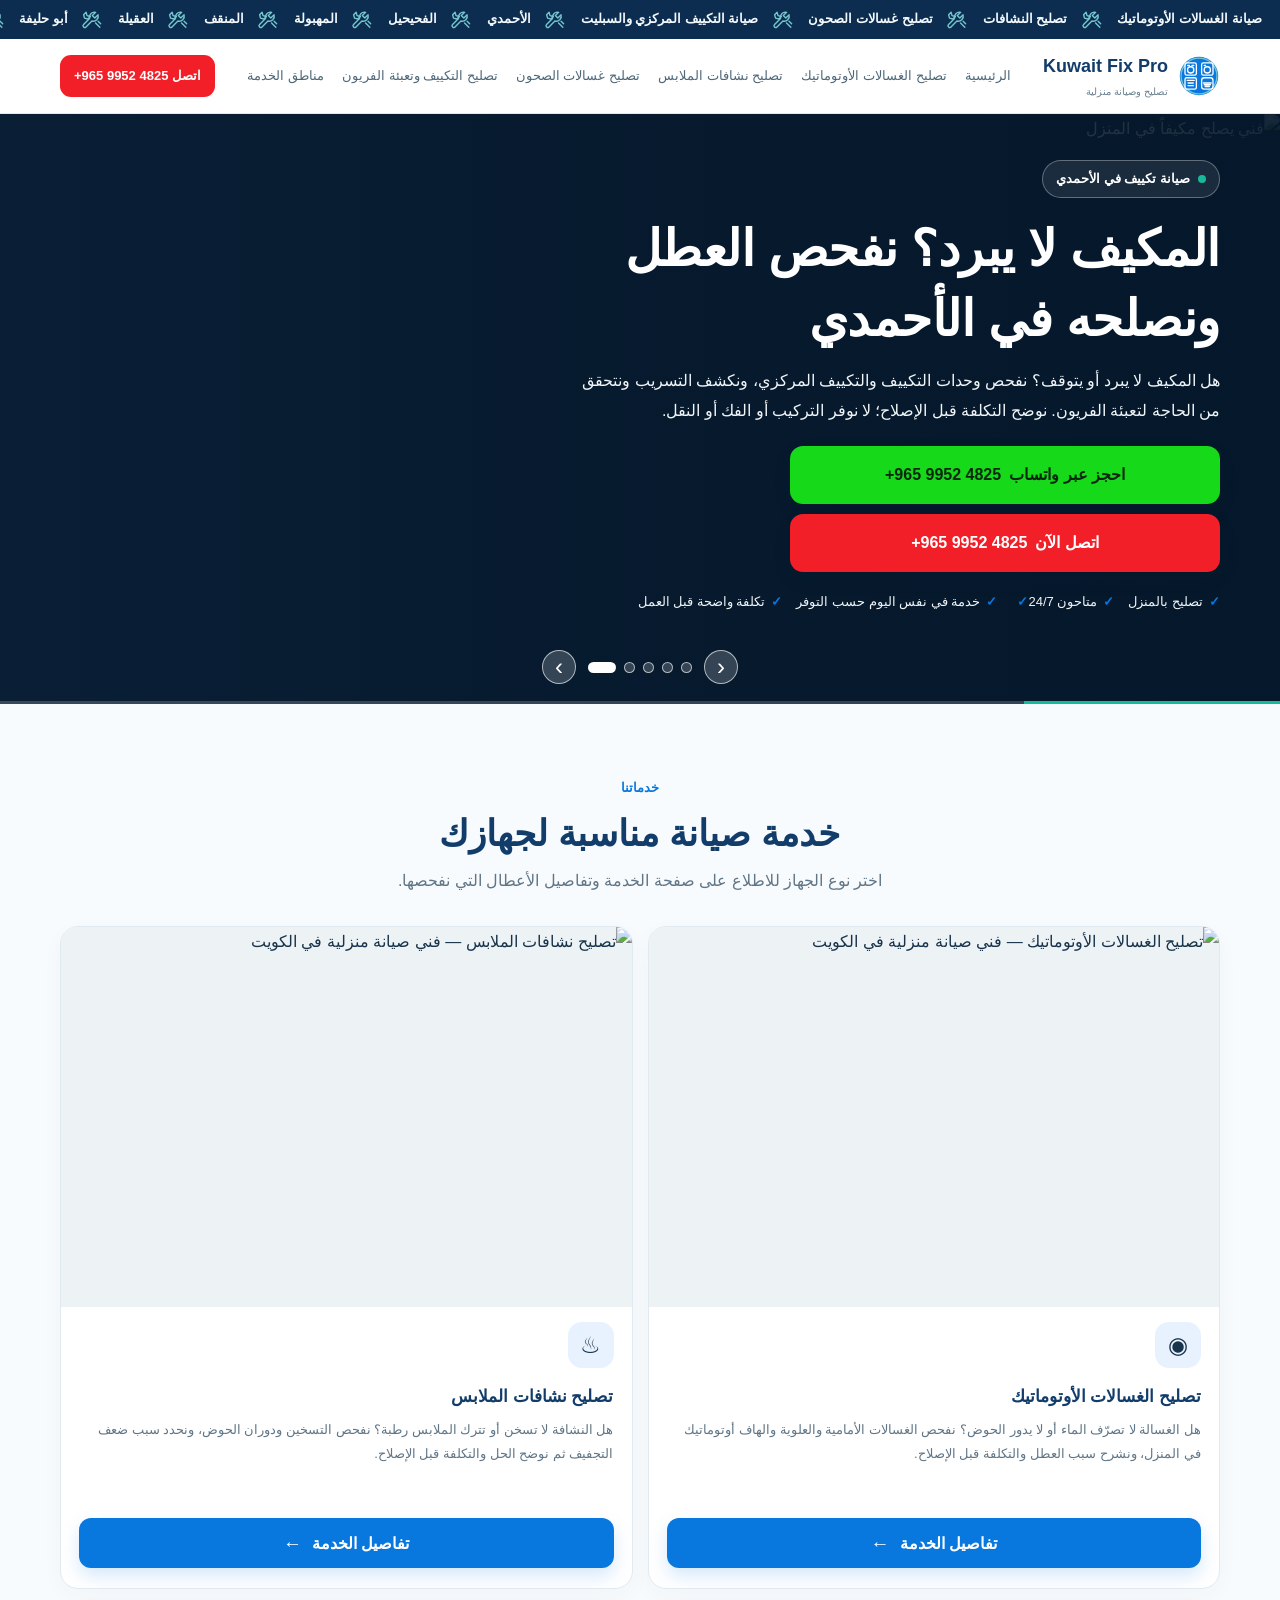
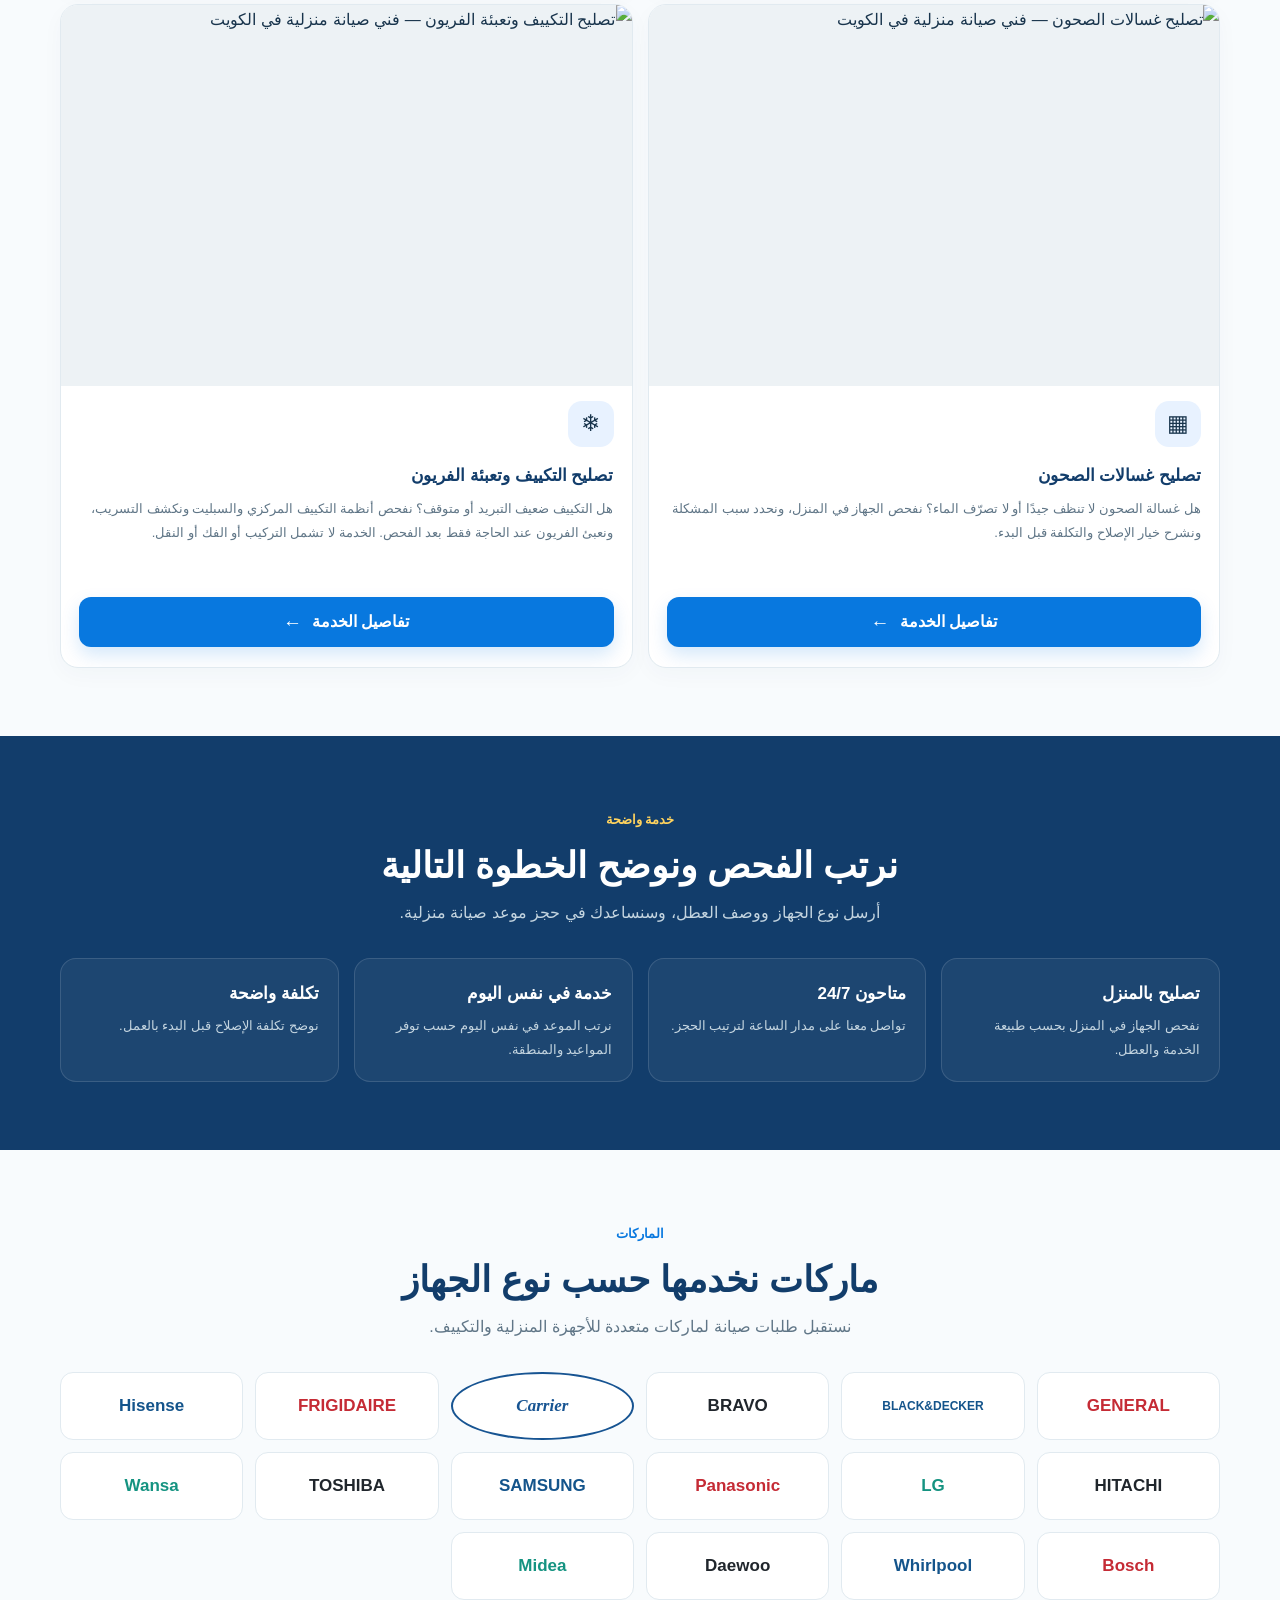
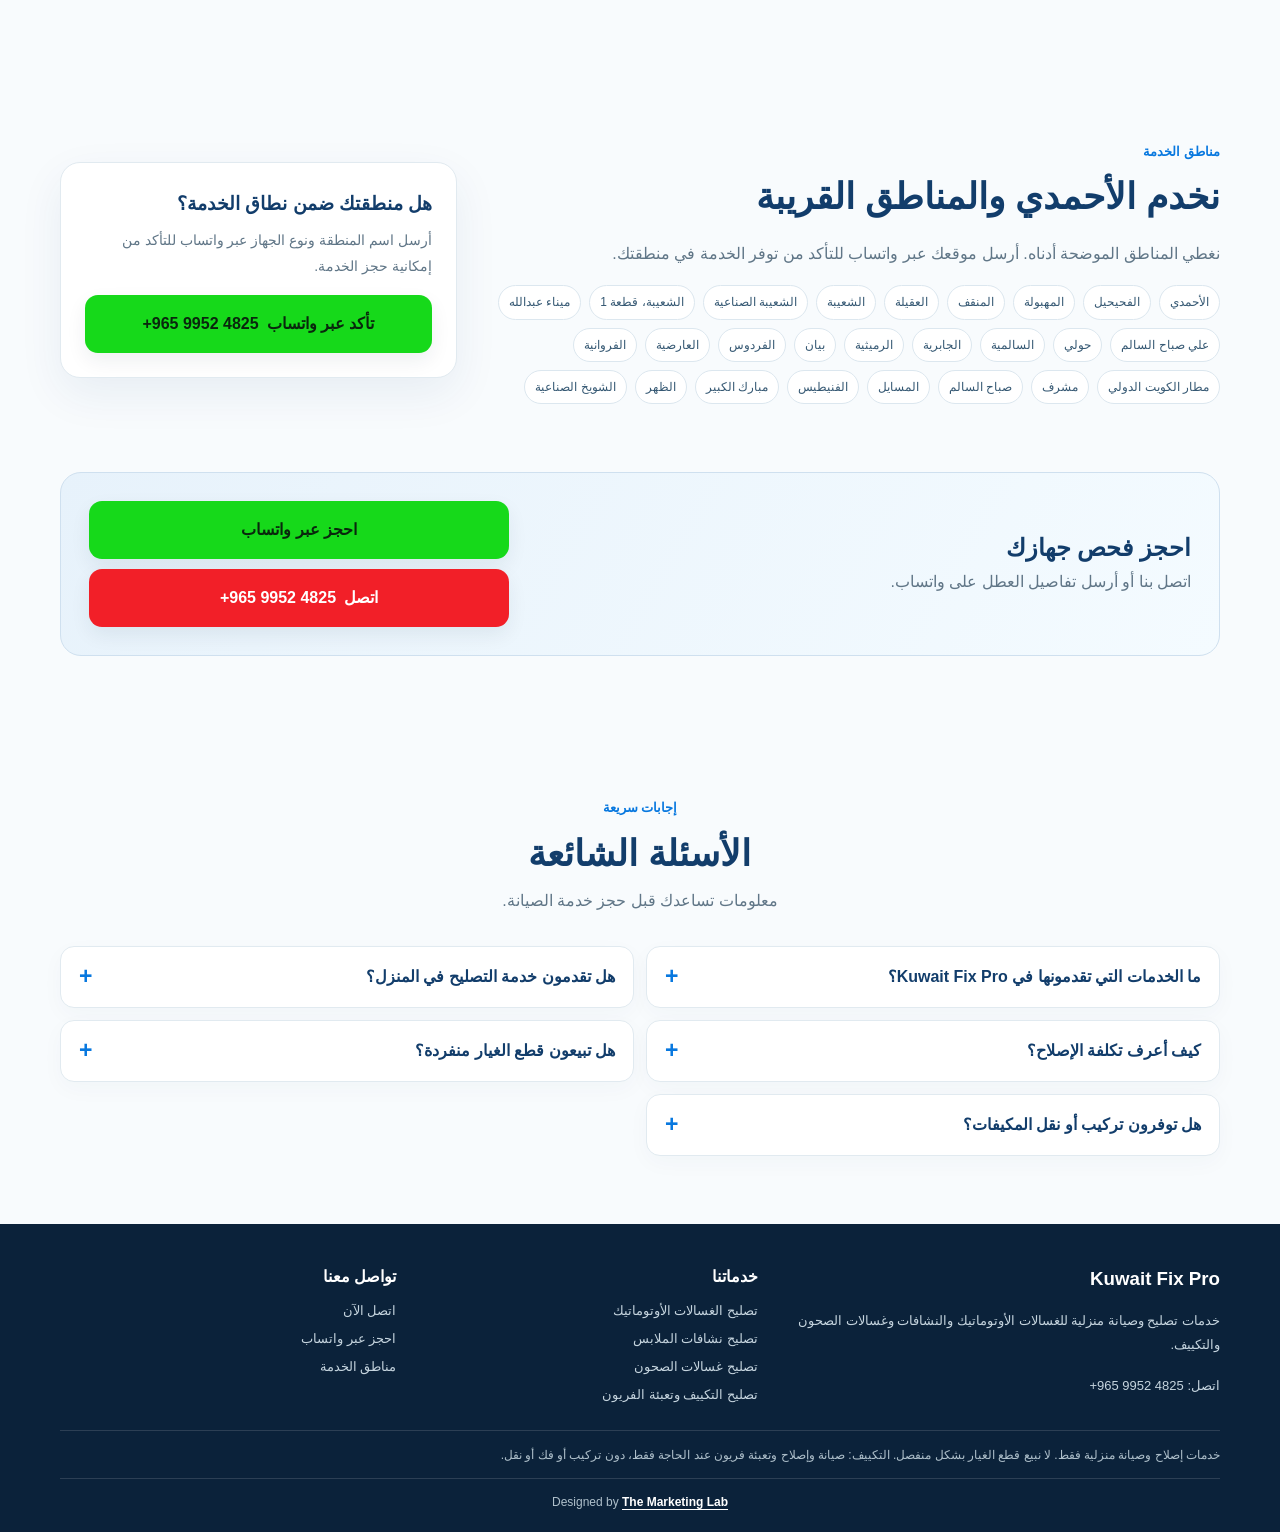
==== index.html @ aeecb234 "Add files via upload" ====
<!doctype html><html lang="ar-KW" dir="rtl"><head><meta charset="utf-8"><meta name="viewport" content="width=device-width, initial-scale=1, minimum-scale=1, maximum-scale=1, user-scalable=no, viewport-fit=cover"><meta name="theme-color" content="#123d6b"><meta name="robots" content="index,follow,max-image-preview:large"><title>Kuwait Fix Pro | تصليح أجهزة منزلية وتكييف في الأحمدي</title><meta name="description" content="تصليح غسالات أوتوماتيك ونشافات وغسالات صحون في الأحمدي. صيانة تكييف مركزي وسبليت مع فحص منزلي وشرح التكلفة قبل الإصلاح. اتصل أو احجز عبر واتساب."><link rel="canonical" href="https://kuwaitfixpro.com/"><meta property="og:locale" content="ar_KW"><meta property="og:type" content="website"><meta property="og:site_name" content="Kuwait Fix Pro"><meta property="og:url" content="https://kuwaitfixpro.com/"><meta property="og:title" content="Kuwait Fix Pro | تصليح أجهزة منزلية وتكييف في الأحمدي"><meta property="og:description" content="تصليح غسالات أوتوماتيك ونشافات وغسالات صحون في الأحمدي. صيانة تكييف مركزي وسبليت مع فحص منزلي وشرح التكلفة قبل الإصلاح. اتصل أو احجز عبر واتساب."><meta name="twitter:card" content="summary_large_image"><meta name="twitter:title" content="Kuwait Fix Pro | تصليح أجهزة منزلية وتكييف في الأحمدي"><meta name="twitter:description" content="تصليح غسالات أوتوماتيك ونشافات وغسالات صحون في الأحمدي. صيانة تكييف مركزي وسبليت مع فحص منزلي وشرح التكلفة قبل الإصلاح. اتصل أو احجز عبر واتساب."><script type="application/ld+json">{"@context": "https://schema.org", "@type": "FAQPage", "mainEntity": [{"@type": "Question", "name": "ما الخدمات التي تقدمونها في Kuwait Fix Pro؟", "acceptedAnswer": {"@type": "Answer", "text": "نقدم تصليح وصيانة الغسالات الأوتوماتيك، ونشافات الملابس، وغسالات الصحون، والتكييف المركزي ووحدات التكييف."}}, {"@type": "Question", "name": "هل تقدمون خدمة التصليح في المنزل؟", "acceptedAnswer": {"@type": "Answer", "text": "نرتب فحص وإصلاح الأجهزة في المنزل في الأحمدي والمناطق التي نغطيها، بعد تأكيد الموعد."}}, {"@type": "Question", "name": "كيف أعرف تكلفة الإصلاح؟", "acceptedAnswer": {"@type": "Answer", "text": "يفحص الفني سبب المشكلة ويشرح الإجراء والتكلفة قبل بدء الإصلاح."}}, {"@type": "Question", "name": "هل تبيعون قطع الغيار منفردة؟", "acceptedAnswer": {"@type": "Answer", "text": "لا نبيع قطع الغيار بشكل منفصل. استبدال القطع يكون عند الحاجة ضمن خدمة الإصلاح فقط."}}, {"@type": "Question", "name": "هل توفرون تركيب أو نقل المكيفات؟", "acceptedAnswer": {"@type": "Answer", "text": "لا، نقدم صيانة وإصلاح التكييف وتعبئة الفريون عند الحاجة فقط، ولا نوفر التركيب أو الفك أو النقل."}}]}</script><link rel="stylesheet" href="style.css"></head><body><div class="topbar"><div class="ticker-viewport" role="region" aria-label="خدمات ومناطق Kuwait Fix Pro"><div class="ticker-track"><div class="ticker-run" dir="rtl"><span class="ticker-item">صيانة الغسالات الأوتوماتيك</span><span class="ticker-separator"><svg viewBox="0 0 28 24" aria-hidden="true"><path d="M17.9 3.3a6.1 6.1 0 0 0-7.5 7.5L3.1 18a2.1 2.1 0 0 0 3 3l7.2-7.2a6.1 6.1 0 0 0 7.5-7.5l-4 4-3.1-3.1z"/><path d="m17.7 16.2 5.2 5.2m-2.1-7.3 3.1 3.1M6.2 3.2l1.1 4.1 4.1 1.1-3 3-4.1-1.1-1.1-4.1z"/></svg></span><span class="ticker-item">تصليح النشافات</span><span class="ticker-separator"><svg viewBox="0 0 28 24" aria-hidden="true"><path d="M17.9 3.3a6.1 6.1 0 0 0-7.5 7.5L3.1 18a2.1 2.1 0 0 0 3 3l7.2-7.2a6.1 6.1 0 0 0 7.5-7.5l-4 4-3.1-3.1z"/><path d="m17.7 16.2 5.2 5.2m-2.1-7.3 3.1 3.1M6.2 3.2l1.1 4.1 4.1 1.1-3 3-4.1-1.1-1.1-4.1z"/></svg></span><span class="ticker-item">تصليح غسالات الصحون</span><span class="ticker-separator"><svg viewBox="0 0 28 24" aria-hidden="true"><path d="M17.9 3.3a6.1 6.1 0 0 0-7.5 7.5L3.1 18a2.1 2.1 0 0 0 3 3l7.2-7.2a6.1 6.1 0 0 0 7.5-7.5l-4 4-3.1-3.1z"/><path d="m17.7 16.2 5.2 5.2m-2.1-7.3 3.1 3.1M6.2 3.2l1.1 4.1 4.1 1.1-3 3-4.1-1.1-1.1-4.1z"/></svg></span><span class="ticker-item">صيانة التكييف المركزي والسبليت</span><span class="ticker-separator"><svg viewBox="0 0 28 24" aria-hidden="true"><path d="M17.9 3.3a6.1 6.1 0 0 0-7.5 7.5L3.1 18a2.1 2.1 0 0 0 3 3l7.2-7.2a6.1 6.1 0 0 0 7.5-7.5l-4 4-3.1-3.1z"/><path d="m17.7 16.2 5.2 5.2m-2.1-7.3 3.1 3.1M6.2 3.2l1.1 4.1 4.1 1.1-3 3-4.1-1.1-1.1-4.1z"/></svg></span><span class="ticker-item">الأحمدي</span><span class="ticker-separator"><svg viewBox="0 0 28 24" aria-hidden="true"><path d="M17.9 3.3a6.1 6.1 0 0 0-7.5 7.5L3.1 18a2.1 2.1 0 0 0 3 3l7.2-7.2a6.1 6.1 0 0 0 7.5-7.5l-4 4-3.1-3.1z"/><path d="m17.7 16.2 5.2 5.2m-2.1-7.3 3.1 3.1M6.2 3.2l1.1 4.1 4.1 1.1-3 3-4.1-1.1-1.1-4.1z"/></svg></span><span class="ticker-item">الفحيحيل</span><span class="ticker-separator"><svg viewBox="0 0 28 24" aria-hidden="true"><path d="M17.9 3.3a6.1 6.1 0 0 0-7.5 7.5L3.1 18a2.1 2.1 0 0 0 3 3l7.2-7.2a6.1 6.1 0 0 0 7.5-7.5l-4 4-3.1-3.1z"/><path d="m17.7 16.2 5.2 5.2m-2.1-7.3 3.1 3.1M6.2 3.2l1.1 4.1 4.1 1.1-3 3-4.1-1.1-1.1-4.1z"/></svg></span><span class="ticker-item">المهبولة</span><span class="ticker-separator"><svg viewBox="0 0 28 24" aria-hidden="true"><path d="M17.9 3.3a6.1 6.1 0 0 0-7.5 7.5L3.1 18a2.1 2.1 0 0 0 3 3l7.2-7.2a6.1 6.1 0 0 0 7.5-7.5l-4 4-3.1-3.1z"/><path d="m17.7 16.2 5.2 5.2m-2.1-7.3 3.1 3.1M6.2 3.2l1.1 4.1 4.1 1.1-3 3-4.1-1.1-1.1-4.1z"/></svg></span><span class="ticker-item">المنقف</span><span class="ticker-separator"><svg viewBox="0 0 28 24" aria-hidden="true"><path d="M17.9 3.3a6.1 6.1 0 0 0-7.5 7.5L3.1 18a2.1 2.1 0 0 0 3 3l7.2-7.2a6.1 6.1 0 0 0 7.5-7.5l-4 4-3.1-3.1z"/><path d="m17.7 16.2 5.2 5.2m-2.1-7.3 3.1 3.1M6.2 3.2l1.1 4.1 4.1 1.1-3 3-4.1-1.1-1.1-4.1z"/></svg></span><span class="ticker-item">العقيلة</span><span class="ticker-separator"><svg viewBox="0 0 28 24" aria-hidden="true"><path d="M17.9 3.3a6.1 6.1 0 0 0-7.5 7.5L3.1 18a2.1 2.1 0 0 0 3 3l7.2-7.2a6.1 6.1 0 0 0 7.5-7.5l-4 4-3.1-3.1z"/><path d="m17.7 16.2 5.2 5.2m-2.1-7.3 3.1 3.1M6.2 3.2l1.1 4.1 4.1 1.1-3 3-4.1-1.1-1.1-4.1z"/></svg></span><span class="ticker-item">أبو حليفة</span><span class="ticker-separator"><svg viewBox="0 0 28 24" aria-hidden="true"><path d="M17.9 3.3a6.1 6.1 0 0 0-7.5 7.5L3.1 18a2.1 2.1 0 0 0 3 3l7.2-7.2a6.1 6.1 0 0 0 7.5-7.5l-4 4-3.1-3.1z"/><path d="m17.7 16.2 5.2 5.2m-2.1-7.3 3.1 3.1M6.2 3.2l1.1 4.1 4.1 1.1-3 3-4.1-1.1-1.1-4.1z"/></svg></span><span class="ticker-item">الفنطاس</span><span class="ticker-separator"><svg viewBox="0 0 28 24" aria-hidden="true"><path d="M17.9 3.3a6.1 6.1 0 0 0-7.5 7.5L3.1 18a2.1 2.1 0 0 0 3 3l7.2-7.2a6.1 6.1 0 0 0 7.5-7.5l-4 4-3.1-3.1z"/><path d="m17.7 16.2 5.2 5.2m-2.1-7.3 3.1 3.1M6.2 3.2l1.1 4.1 4.1 1.1-3 3-4.1-1.1-1.1-4.1z"/></svg></span><span class="ticker-item">صباح السالم</span><span class="ticker-separator"><svg viewBox="0 0 28 24" aria-hidden="true"><path d="M17.9 3.3a6.1 6.1 0 0 0-7.5 7.5L3.1 18a2.1 2.1 0 0 0 3 3l7.2-7.2a6.1 6.1 0 0 0 7.5-7.5l-4 4-3.1-3.1z"/><path d="m17.7 16.2 5.2 5.2m-2.1-7.3 3.1 3.1M6.2 3.2l1.1 4.1 4.1 1.1-3 3-4.1-1.1-1.1-4.1z"/></svg></span><span class="ticker-item">مبارك الكبير</span><span class="ticker-separator"><svg viewBox="0 0 28 24" aria-hidden="true"><path d="M17.9 3.3a6.1 6.1 0 0 0-7.5 7.5L3.1 18a2.1 2.1 0 0 0 3 3l7.2-7.2a6.1 6.1 0 0 0 7.5-7.5l-4 4-3.1-3.1z"/><path d="m17.7 16.2 5.2 5.2m-2.1-7.3 3.1 3.1M6.2 3.2l1.1 4.1 4.1 1.1-3 3-4.1-1.1-1.1-4.1z"/></svg></span><span class="ticker-item">خدمة منزلية</span><span class="ticker-separator"><svg viewBox="0 0 28 24" aria-hidden="true"><path d="M17.9 3.3a6.1 6.1 0 0 0-7.5 7.5L3.1 18a2.1 2.1 0 0 0 3 3l7.2-7.2a6.1 6.1 0 0 0 7.5-7.5l-4 4-3.1-3.1z"/><path d="m17.7 16.2 5.2 5.2m-2.1-7.3 3.1 3.1M6.2 3.2l1.1 4.1 4.1 1.1-3 3-4.1-1.1-1.1-4.1z"/></svg></span><span class="ticker-item">متاحون 24/7</span><span class="ticker-separator"><svg viewBox="0 0 28 24" aria-hidden="true"><path d="M17.9 3.3a6.1 6.1 0 0 0-7.5 7.5L3.1 18a2.1 2.1 0 0 0 3 3l7.2-7.2a6.1 6.1 0 0 0 7.5-7.5l-4 4-3.1-3.1z"/><path d="m17.7 16.2 5.2 5.2m-2.1-7.3 3.1 3.1M6.2 3.2l1.1 4.1 4.1 1.1-3 3-4.1-1.1-1.1-4.1z"/></svg></span><span class="ticker-item">خدمة في نفس اليوم حسب التوفر</span><span class="ticker-separator"><svg viewBox="0 0 28 24" aria-hidden="true"><path d="M17.9 3.3a6.1 6.1 0 0 0-7.5 7.5L3.1 18a2.1 2.1 0 0 0 3 3l7.2-7.2a6.1 6.1 0 0 0 7.5-7.5l-4 4-3.1-3.1z"/><path d="m17.7 16.2 5.2 5.2m-2.1-7.3 3.1 3.1M6.2 3.2l1.1 4.1 4.1 1.1-3 3-4.1-1.1-1.1-4.1z"/></svg></span><span class="ticker-item">نوضح التكلفة قبل الإصلاح</span><span class="ticker-separator"><svg viewBox="0 0 28 24" aria-hidden="true"><path d="M17.9 3.3a6.1 6.1 0 0 0-7.5 7.5L3.1 18a2.1 2.1 0 0 0 3 3l7.2-7.2a6.1 6.1 0 0 0 7.5-7.5l-4 4-3.1-3.1z"/><path d="m17.7 16.2 5.2 5.2m-2.1-7.3 3.1 3.1M6.2 3.2l1.1 4.1 4.1 1.1-3 3-4.1-1.1-1.1-4.1z"/></svg></span></div><div class="ticker-run" dir="rtl" aria-hidden="true"><span class="ticker-item">صيانة الغسالات الأوتوماتيك</span><span class="ticker-separator"><svg viewBox="0 0 28 24" aria-hidden="true"><path d="M17.9 3.3a6.1 6.1 0 0 0-7.5 7.5L3.1 18a2.1 2.1 0 0 0 3 3l7.2-7.2a6.1 6.1 0 0 0 7.5-7.5l-4 4-3.1-3.1z"/><path d="m17.7 16.2 5.2 5.2m-2.1-7.3 3.1 3.1M6.2 3.2l1.1 4.1 4.1 1.1-3 3-4.1-1.1-1.1-4.1z"/></svg></span><span class="ticker-item">تصليح النشافات</span><span class="ticker-separator"><svg viewBox="0 0 28 24" aria-hidden="true"><path d="M17.9 3.3a6.1 6.1 0 0 0-7.5 7.5L3.1 18a2.1 2.1 0 0 0 3 3l7.2-7.2a6.1 6.1 0 0 0 7.5-7.5l-4 4-3.1-3.1z"/><path d="m17.7 16.2 5.2 5.2m-2.1-7.3 3.1 3.1M6.2 3.2l1.1 4.1 4.1 1.1-3 3-4.1-1.1-1.1-4.1z"/></svg></span><span class="ticker-item">تصليح غسالات الصحون</span><span class="ticker-separator"><svg viewBox="0 0 28 24" aria-hidden="true"><path d="M17.9 3.3a6.1 6.1 0 0 0-7.5 7.5L3.1 18a2.1 2.1 0 0 0 3 3l7.2-7.2a6.1 6.1 0 0 0 7.5-7.5l-4 4-3.1-3.1z"/><path d="m17.7 16.2 5.2 5.2m-2.1-7.3 3.1 3.1M6.2 3.2l1.1 4.1 4.1 1.1-3 3-4.1-1.1-1.1-4.1z"/></svg></span><span class="ticker-item">صيانة التكييف المركزي والسبليت</span><span class="ticker-separator"><svg viewBox="0 0 28 24" aria-hidden="true"><path d="M17.9 3.3a6.1 6.1 0 0 0-7.5 7.5L3.1 18a2.1 2.1 0 0 0 3 3l7.2-7.2a6.1 6.1 0 0 0 7.5-7.5l-4 4-3.1-3.1z"/><path d="m17.7 16.2 5.2 5.2m-2.1-7.3 3.1 3.1M6.2 3.2l1.1 4.1 4.1 1.1-3 3-4.1-1.1-1.1-4.1z"/></svg></span><span class="ticker-item">الأحمدي</span><span class="ticker-separator"><svg viewBox="0 0 28 24" aria-hidden="true"><path d="M17.9 3.3a6.1 6.1 0 0 0-7.5 7.5L3.1 18a2.1 2.1 0 0 0 3 3l7.2-7.2a6.1 6.1 0 0 0 7.5-7.5l-4 4-3.1-3.1z"/><path d="m17.7 16.2 5.2 5.2m-2.1-7.3 3.1 3.1M6.2 3.2l1.1 4.1 4.1 1.1-3 3-4.1-1.1-1.1-4.1z"/></svg></span><span class="ticker-item">الفحيحيل</span><span class="ticker-separator"><svg viewBox="0 0 28 24" aria-hidden="true"><path d="M17.9 3.3a6.1 6.1 0 0 0-7.5 7.5L3.1 18a2.1 2.1 0 0 0 3 3l7.2-7.2a6.1 6.1 0 0 0 7.5-7.5l-4 4-3.1-3.1z"/><path d="m17.7 16.2 5.2 5.2m-2.1-7.3 3.1 3.1M6.2 3.2l1.1 4.1 4.1 1.1-3 3-4.1-1.1-1.1-4.1z"/></svg></span><span class="ticker-item">المهبولة</span><span class="ticker-separator"><svg viewBox="0 0 28 24" aria-hidden="true"><path d="M17.9 3.3a6.1 6.1 0 0 0-7.5 7.5L3.1 18a2.1 2.1 0 0 0 3 3l7.2-7.2a6.1 6.1 0 0 0 7.5-7.5l-4 4-3.1-3.1z"/><path d="m17.7 16.2 5.2 5.2m-2.1-7.3 3.1 3.1M6.2 3.2l1.1 4.1 4.1 1.1-3 3-4.1-1.1-1.1-4.1z"/></svg></span><span class="ticker-item">المنقف</span><span class="ticker-separator"><svg viewBox="0 0 28 24" aria-hidden="true"><path d="M17.9 3.3a6.1 6.1 0 0 0-7.5 7.5L3.1 18a2.1 2.1 0 0 0 3 3l7.2-7.2a6.1 6.1 0 0 0 7.5-7.5l-4 4-3.1-3.1z"/><path d="m17.7 16.2 5.2 5.2m-2.1-7.3 3.1 3.1M6.2 3.2l1.1 4.1 4.1 1.1-3 3-4.1-1.1-1.1-4.1z"/></svg></span><span class="ticker-item">العقيلة</span><span class="ticker-separator"><svg viewBox="0 0 28 24" aria-hidden="true"><path d="M17.9 3.3a6.1 6.1 0 0 0-7.5 7.5L3.1 18a2.1 2.1 0 0 0 3 3l7.2-7.2a6.1 6.1 0 0 0 7.5-7.5l-4 4-3.1-3.1z"/><path d="m17.7 16.2 5.2 5.2m-2.1-7.3 3.1 3.1M6.2 3.2l1.1 4.1 4.1 1.1-3 3-4.1-1.1-1.1-4.1z"/></svg></span><span class="ticker-item">أبو حليفة</span><span class="ticker-separator"><svg viewBox="0 0 28 24" aria-hidden="true"><path d="M17.9 3.3a6.1 6.1 0 0 0-7.5 7.5L3.1 18a2.1 2.1 0 0 0 3 3l7.2-7.2a6.1 6.1 0 0 0 7.5-7.5l-4 4-3.1-3.1z"/><path d="m17.7 16.2 5.2 5.2m-2.1-7.3 3.1 3.1M6.2 3.2l1.1 4.1 4.1 1.1-3 3-4.1-1.1-1.1-4.1z"/></svg></span><span class="ticker-item">الفنطاس</span><span class="ticker-separator"><svg viewBox="0 0 28 24" aria-hidden="true"><path d="M17.9 3.3a6.1 6.1 0 0 0-7.5 7.5L3.1 18a2.1 2.1 0 0 0 3 3l7.2-7.2a6.1 6.1 0 0 0 7.5-7.5l-4 4-3.1-3.1z"/><path d="m17.7 16.2 5.2 5.2m-2.1-7.3 3.1 3.1M6.2 3.2l1.1 4.1 4.1 1.1-3 3-4.1-1.1-1.1-4.1z"/></svg></span><span class="ticker-item">صباح السالم</span><span class="ticker-separator"><svg viewBox="0 0 28 24" aria-hidden="true"><path d="M17.9 3.3a6.1 6.1 0 0 0-7.5 7.5L3.1 18a2.1 2.1 0 0 0 3 3l7.2-7.2a6.1 6.1 0 0 0 7.5-7.5l-4 4-3.1-3.1z"/><path d="m17.7 16.2 5.2 5.2m-2.1-7.3 3.1 3.1M6.2 3.2l1.1 4.1 4.1 1.1-3 3-4.1-1.1-1.1-4.1z"/></svg></span><span class="ticker-item">مبارك الكبير</span><span class="ticker-separator"><svg viewBox="0 0 28 24" aria-hidden="true"><path d="M17.9 3.3a6.1 6.1 0 0 0-7.5 7.5L3.1 18a2.1 2.1 0 0 0 3 3l7.2-7.2a6.1 6.1 0 0 0 7.5-7.5l-4 4-3.1-3.1z"/><path d="m17.7 16.2 5.2 5.2m-2.1-7.3 3.1 3.1M6.2 3.2l1.1 4.1 4.1 1.1-3 3-4.1-1.1-1.1-4.1z"/></svg></span><span class="ticker-item">خدمة منزلية</span><span class="ticker-separator"><svg viewBox="0 0 28 24" aria-hidden="true"><path d="M17.9 3.3a6.1 6.1 0 0 0-7.5 7.5L3.1 18a2.1 2.1 0 0 0 3 3l7.2-7.2a6.1 6.1 0 0 0 7.5-7.5l-4 4-3.1-3.1z"/><path d="m17.7 16.2 5.2 5.2m-2.1-7.3 3.1 3.1M6.2 3.2l1.1 4.1 4.1 1.1-3 3-4.1-1.1-1.1-4.1z"/></svg></span><span class="ticker-item">متاحون 24/7</span><span class="ticker-separator"><svg viewBox="0 0 28 24" aria-hidden="true"><path d="M17.9 3.3a6.1 6.1 0 0 0-7.5 7.5L3.1 18a2.1 2.1 0 0 0 3 3l7.2-7.2a6.1 6.1 0 0 0 7.5-7.5l-4 4-3.1-3.1z"/><path d="m17.7 16.2 5.2 5.2m-2.1-7.3 3.1 3.1M6.2 3.2l1.1 4.1 4.1 1.1-3 3-4.1-1.1-1.1-4.1z"/></svg></span><span class="ticker-item">خدمة في نفس اليوم حسب التوفر</span><span class="ticker-separator"><svg viewBox="0 0 28 24" aria-hidden="true"><path d="M17.9 3.3a6.1 6.1 0 0 0-7.5 7.5L3.1 18a2.1 2.1 0 0 0 3 3l7.2-7.2a6.1 6.1 0 0 0 7.5-7.5l-4 4-3.1-3.1z"/><path d="m17.7 16.2 5.2 5.2m-2.1-7.3 3.1 3.1M6.2 3.2l1.1 4.1 4.1 1.1-3 3-4.1-1.1-1.1-4.1z"/></svg></span><span class="ticker-item">نوضح التكلفة قبل الإصلاح</span><span class="ticker-separator"><svg viewBox="0 0 28 24" aria-hidden="true"><path d="M17.9 3.3a6.1 6.1 0 0 0-7.5 7.5L3.1 18a2.1 2.1 0 0 0 3 3l7.2-7.2a6.1 6.1 0 0 0 7.5-7.5l-4 4-3.1-3.1z"/><path d="m17.7 16.2 5.2 5.2m-2.1-7.3 3.1 3.1M6.2 3.2l1.1 4.1 4.1 1.1-3 3-4.1-1.1-1.1-4.1z"/></svg></span></div></div></div></div><header class="header"><div class="wrap head"><a class="brand" href="index.html"><span class="brandmark"><svg viewBox="0 0 48 48" role="img" aria-label="أجهزة الصيانة الأربعة"><circle cx="24" cy="24" r="22" fill="#0878df"/><circle cx="24" cy="24" r="20.5" fill="none" stroke="#75c5cf" stroke-width="1.5"/><g fill="none" stroke="#fff" stroke-width="1.5" stroke-linecap="round" stroke-linejoin="round"><rect x="8" y="9" width="13" height="14" rx="2"/><path d="M11 12h2m3 0h2"/><circle cx="14.5" cy="17" r="3.6"/><rect x="27" y="9" width="13" height="14" rx="2"/><path d="M30 12h1.5"/><circle cx="33.5" cy="17" r="3.6"/><rect x="8" y="26" width="13" height="13" rx="2"/><path d="M10.5 29h8m-7 3h6m-6 3h6"/><path d="M27 29q0-3 3-3h7q3 0 3 3v7q0 3-3 3h-7q-3 0-3-3z"/><path d="M29 32h9m-8 2h7m-6 2h5"/></g></svg></span><span>Kuwait Fix Pro<small style="display:block;font-size:10px;color:#6b8190;font-weight:500">تصليح وصيانة منزلية</small></span></a><nav class="nav"><a href="index.html">الرئيسية</a><a href="washing-machine-repair.html">تصليح الغسالات الأوتوماتيك</a><a href="dryer-repair.html">تصليح نشافات الملابس</a><a href="dishwasher-repair.html">تصليح غسالات الصحون</a><a href="ac-repair.html">تصليح التكييف وتعبئة الفريون</a><a href="index.html#areas">مناطق الخدمة</a></nav><a class="head-cta" href="tel:+96599524825">اتصل <span class="ltr" dir="ltr">+965 9952 4825</span></a></div></header><main><section class="hero hero-carousel" aria-label="خدمات Kuwait Fix Pro" aria-roledescription="carousel"><div class="hero-slides">
<article class="hero-slide active" data-slide="0" aria-hidden="false"><img class="hero-photo" src="assets/ac-service.webp" alt="فني يصلح مكيفاً في المنزل" title="فني يصلح مكيفاً في المنزل" fetchpriority="high"><div class="hero-shade"></div><div class="wrap hero-slide-content"><span class="eyebrow"><i class="dot"></i> صيانة تكييف في الأحمدي</span><h1>المكيف لا يبرد؟ نفحص العطل ونصلحه في الأحمدي</h1><p class="lead">هل المكيف لا يبرد أو يتوقف؟ نفحص وحدات التكييف والتكييف المركزي، ونكشف التسريب ونتحقق من الحاجة لتعبئة الفريون. نوضح التكلفة قبل الإصلاح؛ لا نوفر التركيب أو الفك أو النقل.</p><div class="actions"><a class="btn btn-wa" href="https://wa.me/96599524825">احجز عبر واتساب <span class="ltr" dir="ltr">+965 9952 4825</span></a><a class="btn btn-call" href="tel:+96599524825">اتصل الآن <span class="ltr" dir="ltr">+965 9952 4825</span></a></div><div class="benefits"><span>تصليح بالمنزل</span><span>متاحون <span dir="ltr">24/7</span></span><span>خدمة في نفس اليوم حسب التوفر</span><span>تكلفة واضحة قبل العمل</span></div></div></article>
<article class="hero-slide" data-slide="1" aria-hidden="true"><img class="hero-photo" src="assets/washing-machine-service.webp" alt="فني يصلح غسالة أوتوماتيك في المنزل" title="فني يصلح غسالة أوتوماتيك في المنزل" loading="lazy"><div class="hero-shade"></div><div class="wrap hero-slide-content"><span class="eyebrow"><i class="dot"></i> صيانة غسالات في الأحمدي</span><h2>الغسالة لا تصرف الماء؟ نفحص السبب ونصلحها في الأحمدي</h2><p class="lead">هل الغسالة لا تصرف الماء أو لا يدور الحوض؟ نفحص السبب ونصلح الغسالات الأمامية والعلوية والهاف أوتوماتيك في المنزل، مع توضيح التكلفة قبل البدء.</p><div class="actions"><a class="btn btn-wa" href="https://wa.me/96599524825">احجز عبر واتساب <span class="ltr" dir="ltr">+965 9952 4825</span></a><a class="btn btn-call" href="tel:+96599524825">اتصل الآن <span class="ltr" dir="ltr">+965 9952 4825</span></a></div><div class="benefits"><span>تصليح بالمنزل</span><span>متاحون <span dir="ltr">24/7</span></span><span>خدمة في نفس اليوم حسب التوفر</span><span>تكلفة واضحة قبل العمل</span></div></div></article>
<article class="hero-slide" data-slide="2" aria-hidden="true"><img class="hero-photo" src="assets/dryer-service.webp" alt="فني يصلح نشافة ملابس في المنزل" title="فني يصلح نشافة ملابس في المنزل" loading="lazy"><div class="hero-shade"></div><div class="wrap hero-slide-content"><span class="eyebrow"><i class="dot"></i> صيانة نشافات في الأحمدي</span><h2>النشافة لا تسخن؟ نفحصها ونوضح حل العطل</h2><p class="lead">هل النشافة لا تسخن أو تترك الملابس رطبة؟ نفحص التسخين ودوران الحوض، ونوضح الحل والتكلفة قبل الإصلاح في الأحمدي والمناطق القريبة.</p><div class="actions"><a class="btn btn-wa" href="https://wa.me/96599524825">احجز عبر واتساب <span class="ltr" dir="ltr">+965 9952 4825</span></a><a class="btn btn-call" href="tel:+96599524825">اتصل الآن <span class="ltr" dir="ltr">+965 9952 4825</span></a></div><div class="benefits"><span>تصليح بالمنزل</span><span>متاحون <span dir="ltr">24/7</span></span><span>خدمة في نفس اليوم حسب التوفر</span><span>تكلفة واضحة قبل العمل</span></div></div></article>
<article class="hero-slide" data-slide="3" aria-hidden="true"><img class="hero-photo" src="assets/dishwasher-service.webp" alt="فني يصلح غسالة صحون في المنزل" title="فني يصلح غسالة صحون في المنزل" loading="lazy"><div class="hero-shade"></div><div class="wrap hero-slide-content"><span class="eyebrow"><i class="dot"></i> صيانة غسالات صحون في الأحمدي</span><h2>غسالة الصحون لا تنظف؟ نفحصها ونصلحها في الأحمدي</h2><p class="lead">هل غسالة الصحون لا تنظف أو لا تصرف الماء؟ نفحص أسباب التصريف والتنظيف والتجفيف والتسريب، ونوضح الإصلاح والتكلفة قبل البدء.</p><div class="actions"><a class="btn btn-wa" href="https://wa.me/96599524825">احجز عبر واتساب <span class="ltr" dir="ltr">+965 9952 4825</span></a><a class="btn btn-call" href="tel:+96599524825">اتصل الآن <span class="ltr" dir="ltr">+965 9952 4825</span></a></div><div class="benefits"><span>تصليح بالمنزل</span><span>متاحون <span dir="ltr">24/7</span></span><span>خدمة في نفس اليوم حسب التوفر</span><span>تكلفة واضحة قبل العمل</span></div></div></article>
<article class="hero-slide" data-slide="4" aria-hidden="true"><img class="hero-photo" src="assets/ac-service.webp" alt="فني يفحص وحدة تكييف منزلي" title="فني يفحص وحدة تكييف منزلي" loading="lazy"><div class="hero-shade"></div><div class="wrap hero-slide-content"><span class="eyebrow"><i class="dot"></i> صيانة التكييف المركزي في الأحمدي</span><h2>التكييف المركزي ضعيف التبريد؟ نفحصه ونوضح الإصلاح</h2><p class="lead">هل التكييف المركزي ضعيف التبريد أو متوقف؟ نفحص النظام ونكشف التسريب، ونعبئ الفريون عند الحاجة فقط. الخدمة صيانة وإصلاح دون تركيب أو فك أو نقل.</p><div class="actions"><a class="btn btn-wa" href="https://wa.me/96599524825">احجز عبر واتساب <span class="ltr" dir="ltr">+965 9952 4825</span></a><a class="btn btn-call" href="tel:+96599524825">اتصل الآن <span class="ltr" dir="ltr">+965 9952 4825</span></a></div><div class="benefits"><span>تصليح بالمنزل</span><span>متاحون <span dir="ltr">24/7</span></span><span>خدمة في نفس اليوم حسب التوفر</span><span>تكلفة واضحة قبل العمل</span></div></div></article>
</div><div class="hero-slider-controls" aria-label="التنقل بين الخدمات"><button type="button" class="slider-arrow slider-prev" aria-label="الشريحة السابقة">‹</button><div class="slider-dots"><button type="button" class="slider-dot active" aria-label="تصليح وحدات التكييف" aria-current="true"></button><button type="button" class="slider-dot" aria-label="خدمة الغسالات الأوتوماتيكية"></button><button type="button" class="slider-dot" aria-label="خدمة النشافات"></button><button type="button" class="slider-dot" aria-label="خدمة غسالات الصحون"></button><button type="button" class="slider-dot" aria-label="صيانة التكييف المركزي"></button></div><button type="button" class="slider-arrow slider-next" aria-label="الشريحة التالية">›</button></div><div class="slider-progress" aria-hidden="true"><span></span></div></section>
<section class="section" id="services"><div class="wrap"><div class="section-head"><span class="kicker">خدماتنا</span><h2>خدمة صيانة مناسبة لجهازك</h2><p>اختر نوع الجهاز للاطلاع على صفحة الخدمة وتفاصيل الأعطال التي نفحصها.</p></div><div class="grid4"><article class="card service-card"><img class="service-card-image" src="assets/washing-machine-service.webp" alt="تصليح الغسالات الأوتوماتيك — فني صيانة منزلية في الكويت" title="تصليح الغسالات الأوتوماتيك — فني صيانة منزلية في الكويت" loading="lazy"><div class="icon">◉</div><h3>تصليح الغسالات الأوتوماتيك</h3><p>هل الغسالة لا تصرّف الماء أو لا يدور الحوض؟ نفحص الغسالات الأمامية والعلوية والهاف أوتوماتيك في المنزل، ونشرح سبب العطل والتكلفة قبل الإصلاح.</p><a class="service-card-cta" href="washing-machine-repair.html">تفاصيل الخدمة <span aria-hidden="true">←</span></a></article><article class="card service-card"><img class="service-card-image" src="assets/dryer-service.webp" alt="تصليح نشافات الملابس — فني صيانة منزلية في الكويت" title="تصليح نشافات الملابس — فني صيانة منزلية في الكويت" loading="lazy"><div class="icon">♨</div><h3>تصليح نشافات الملابس</h3><p>هل النشافة لا تسخن أو تترك الملابس رطبة؟ نفحص التسخين ودوران الحوض، ونحدد سبب ضعف التجفيف ثم نوضح الحل والتكلفة قبل الإصلاح.</p><a class="service-card-cta" href="dryer-repair.html">تفاصيل الخدمة <span aria-hidden="true">←</span></a></article><article class="card service-card"><img class="service-card-image" src="assets/dishwasher-service.webp" alt="تصليح غسالات الصحون — فني صيانة منزلية في الكويت" title="تصليح غسالات الصحون — فني صيانة منزلية في الكويت" loading="lazy"><div class="icon">▦</div><h3>تصليح غسالات الصحون</h3><p>هل غسالة الصحون لا تنظف جيدًا أو لا تصرّف الماء؟ نفحص الجهاز في المنزل، ونحدد سبب المشكلة ونشرح خيار الإصلاح والتكلفة قبل البدء.</p><a class="service-card-cta" href="dishwasher-repair.html">تفاصيل الخدمة <span aria-hidden="true">←</span></a></article><article class="card service-card"><img class="service-card-image" src="assets/ac-service.webp" alt="تصليح التكييف وتعبئة الفريون — فني صيانة منزلية في الكويت" title="تصليح التكييف وتعبئة الفريون — فني صيانة منزلية في الكويت" loading="lazy"><div class="icon">❄</div><h3>تصليح التكييف وتعبئة الفريون</h3><p>هل التكييف ضعيف التبريد أو متوقف؟ نفحص أنظمة التكييف المركزي والسبليت ونكشف التسريب، ونعبئ الفريون عند الحاجة فقط بعد الفحص. الخدمة لا تشمل التركيب أو الفك أو النقل.</p><a class="service-card-cta" href="ac-repair.html">تفاصيل الخدمة <span aria-hidden="true">←</span></a></article></div></div></section>
<section class="section dark"><div class="wrap"><div class="section-head"><span class="kicker" style="color:#ffd35e">خدمة واضحة</span><h2>نرتب الفحص ونوضح الخطوة التالية</h2><p>أرسل نوع الجهاز ووصف العطل، وسنساعدك في حجز موعد صيانة منزلية.</p></div><div class="why-grid"><div class="why-card"><h3>تصليح بالمنزل</h3><p>نفحص الجهاز في المنزل بحسب طبيعة الخدمة والعطل.</p></div><div class="why-card"><h3>متاحون 24/7</h3><p>تواصل معنا على مدار الساعة لترتيب الحجز.</p></div><div class="why-card"><h3>خدمة في نفس اليوم</h3><p>نرتب الموعد في نفس اليوم حسب توفر المواعيد والمنطقة.</p></div><div class="why-card"><h3>تكلفة واضحة</h3><p>نوضح تكلفة الإصلاح قبل البدء بالعمل.</p></div></div></div></section>
<section class="section" id="brands"><div class="wrap"><div class="section-head"><span class="kicker">الماركات</span><h2>ماركات نخدمها حسب نوع الجهاز</h2><p>نستقبل طلبات صيانة لماركات متعددة للأجهزة المنزلية والتكييف.</p></div><div class="brands"><span class="brand-logo ">GENERAL</span><span class="brand-logo black">BLACK&DECKER</span><span class="brand-logo ">BRAVO</span><span class="brand-logo carrier">Carrier</span><span class="brand-logo ">FRIGIDAIRE</span><span class="brand-logo ">Hisense</span><span class="brand-logo ">HITACHI</span><span class="brand-logo ">LG</span><span class="brand-logo ">Panasonic</span><span class="brand-logo ">SAMSUNG</span><span class="brand-logo ">TOSHIBA</span><span class="brand-logo ">Wansa</span><span class="brand-logo ">Bosch</span><span class="brand-logo ">Whirlpool</span><span class="brand-logo ">Daewoo</span><span class="brand-logo ">Midea</span></div></div></section>
<section class="section" id="areas"><div class="wrap areas"><div><span class="kicker">مناطق الخدمة</span><h2>نخدم الأحمدي والمناطق القريبة</h2><p style="color:var(--muted)">نغطي المناطق الموضحة أدناه. أرسل موقعك عبر واتساب للتأكد من توفر الخدمة في منطقتك.</p><div class="tags"><span class="tag">الأحمدي</span><span class="tag">الفحيحيل</span><span class="tag">المهبولة</span><span class="tag">المنقف</span><span class="tag">العقيلة</span><span class="tag">الشعيبة</span><span class="tag">الشعيبة الصناعية</span><span class="tag">الشعيبة، قطعة 1</span><span class="tag">ميناء عبدالله</span><span class="tag">علي صباح السالم</span><span class="tag">حولي</span><span class="tag">السالمية</span><span class="tag">الجابرية</span><span class="tag">الرميثية</span><span class="tag">بيان</span><span class="tag">الفردوس</span><span class="tag">العارضية</span><span class="tag">الفروانية</span><span class="tag">مطار الكويت الدولي</span><span class="tag">مشرف</span><span class="tag">صباح السالم</span><span class="tag">المسايل</span><span class="tag">الفنيطيس</span><span class="tag">مبارك الكبير</span><span class="tag">الظهر</span><span class="tag">الشويخ الصناعية</span></div></div><div class="box"><h3>هل منطقتك ضمن نطاق الخدمة؟</h3><p>أرسل اسم المنطقة ونوع الجهاز عبر واتساب للتأكد من إمكانية حجز الخدمة.</p><a class="btn btn-wa" href="https://wa.me/96599524825">تأكد عبر واتساب <span class="ltr" dir="ltr">+965 9952 4825</span></a></div></div></section>
<section class="section" style="padding-top:0"><div class="wrap"><div class="cta"><div><h2>احجز فحص جهازك</h2><p>اتصل بنا أو أرسل تفاصيل العطل على واتساب.</p></div><div class="actions"><a class="btn btn-wa" href="https://wa.me/96599524825">احجز عبر واتساب</a><a class="btn btn-call" href="tel:+96599524825">اتصل <span class="ltr" dir="ltr">+965 9952 4825</span></a></div></div></div></section><script>(()=>{const root=document.querySelector('.hero-carousel');if(!root)return;const slides=[...root.querySelectorAll('.hero-slide')],dots=[...root.querySelectorAll('.slider-dot')];let current=0,timer=null;const show=(n)=>{current=(n+slides.length)%slides.length;slides.forEach((s,i)=>{s.classList.toggle('active',i===current);s.setAttribute('aria-hidden',i===current?'false':'true')});dots.forEach((d,i)=>{d.classList.toggle('active',i===current);if(i===current)d.setAttribute('aria-current','true');else d.removeAttribute('aria-current')})};const stop=()=>{if(timer){clearInterval(timer);timer=null}};const start=()=>{stop();if(!window.matchMedia('(prefers-reduced-motion: reduce)').matches)timer=setInterval(()=>show(current+1),6500)};root.querySelector('.slider-prev').addEventListener('click',()=>{show(current-1);start()});root.querySelector('.slider-next').addEventListener('click',()=>{show(current+1);start()});dots.forEach((d,i)=>d.addEventListener('click',()=>{show(i);start()}));root.addEventListener('mouseenter',stop);root.addEventListener('mouseleave',start);root.addEventListener('focusin',stop);root.addEventListener('focusout',e=>{if(!root.contains(e.relatedTarget))start()});document.addEventListener('visibilitychange',()=>document.hidden?stop():start());start()})();</script><section class="section faq-section" id="faq"><div class="wrap"><div class="section-head"><span class="kicker">إجابات سريعة</span><h2>الأسئلة الشائعة</h2><p>معلومات تساعدك قبل حجز خدمة الصيانة.</p></div><div class="faq-grid"><details class="faq-item"><summary>ما الخدمات التي تقدمونها في Kuwait Fix Pro؟</summary><p>نقدم تصليح وصيانة الغسالات الأوتوماتيك، ونشافات الملابس، وغسالات الصحون، والتكييف المركزي ووحدات التكييف.</p></details><details class="faq-item"><summary>هل تقدمون خدمة التصليح في المنزل؟</summary><p>نرتب فحص وإصلاح الأجهزة في المنزل في الأحمدي والمناطق التي نغطيها، بعد تأكيد الموعد.</p></details><details class="faq-item"><summary>كيف أعرف تكلفة الإصلاح؟</summary><p>يفحص الفني سبب المشكلة ويشرح الإجراء والتكلفة قبل بدء الإصلاح.</p></details><details class="faq-item"><summary>هل تبيعون قطع الغيار منفردة؟</summary><p>لا نبيع قطع الغيار بشكل منفصل. استبدال القطع يكون عند الحاجة ضمن خدمة الإصلاح فقط.</p></details><details class="faq-item"><summary>هل توفرون تركيب أو نقل المكيفات؟</summary><p>لا، نقدم صيانة وإصلاح التكييف وتعبئة الفريون عند الحاجة فقط، ولا نوفر التركيب أو الفك أو النقل.</p></details></div></div></section></main><footer><div class="wrap"><div class="footgrid"><div><h3>Kuwait Fix Pro</h3><p>خدمات تصليح وصيانة منزلية للغسالات الأوتوماتيك والنشافات وغسالات الصحون والتكييف.</p><a href="tel:+96599524825">اتصل: <span class="ltr" dir="ltr">+965 9952 4825</span></a></div><div><h4>خدماتنا</h4><div class="footlinks"><a href="washing-machine-repair.html">تصليح الغسالات الأوتوماتيك</a><a href="dryer-repair.html">تصليح نشافات الملابس</a><a href="dishwasher-repair.html">تصليح غسالات الصحون</a><a href="ac-repair.html">تصليح التكييف وتعبئة الفريون</a></div></div><div><h4>تواصل معنا</h4><div class="footlinks"><a href="tel:+96599524825">اتصل الآن</a><a href="https://wa.me/96599524825">احجز عبر واتساب</a><a href="index.html#areas">مناطق الخدمة</a></div></div></div><div class="disclaimer">خدمات إصلاح وصيانة منزلية فقط. لا نبيع قطع الغيار بشكل منفصل. التكييف: صيانة وإصلاح وتعبئة فريون عند الحاجة فقط، دون تركيب أو فك أو نقل.</div><div class="credit" dir="ltr">Designed by <a href="https://themarketinglabdigital.com" target="_blank" rel="noopener noreferrer">The Marketing Lab</a></div></div></footer><div class="mobile-bar" aria-label="تواصل سريع"><a class="btn btn-wa" href="https://wa.me/96599524825" aria-label="تواصل عبر واتساب"><svg viewBox="0 0 24 24" aria-hidden="true"><path d="M20.4 11.7a8.4 8.4 0 0 1-12.2 7.5L4 20l.9-4.1a8.4 8.4 0 1 1 15.5-4.2Z"/><path d="M9.1 8.4c.2-.5.5-.7.9-.7h.5c.2 0 .4.1.5.4l.7 1.8c.1.3.1.5-.1.7l-.6.8c-.2.2-.2.4-.1.6.6 1.1 1.5 2 2.7 2.6.2.1.4.1.6-.1l.8-.9c.2-.2.4-.2.7-.1l1.7.8c.3.1.4.3.4.5 0 .5-.2 1-.6 1.3-.5.5-1.3.7-2 .5-1.4-.3-2.9-1.2-4.2-2.5-1.3-1.3-2.1-2.7-2.4-4.1-.2-.6 0-1.2.5-1.6Z"/></svg><span>واتساب</span></a><a class="btn btn-call" href="tel:+96599524825" aria-label="اتصل على +965 9952 4825"><svg viewBox="0 0 24 24" aria-hidden="true"><path d="M6.6 3.5 9 3l2 4.4-1.8 1.7a15 15 0 0 0 5.7 5.7l1.7-1.8 4.4 2-.5 2.4c-.2 1-1.1 1.7-2.1 1.6A17.5 17.5 0 0 1 5 5.6c-.1-1 .6-1.9 1.6-2.1Z"/></svg><span>اتصل</span></a></div></body></html>
---- style.css ----
:root{--navy:#123d6b;--blue:#0878df;--red:#f21f28;--green:#16d91a;--mint:#eaf5f4;--paper:#f8fbfd;--ink:#18344c;--muted:#607687;--line:#e1eaf0;--white:#fff;--gold:#f5b600;--shadow:0 16px 45px #123d6b12}
*{box-sizing:border-box}html{scroll-behavior:smooth}body{margin:0;background:var(--paper);color:var(--ink);font-family:Tahoma,Arial,sans-serif;line-height:1.85}a{color:inherit;text-decoration:none}.wrap{width:min(1160px,calc(100% - 36px));margin:auto}.ltr{direction:ltr;unicode-bidi:embed;display:inline-block;white-space:nowrap;font-family:Arial,sans-serif}.topbar{background:#0c2d50;color:#e9f3f9;font-size:13px}.topbar .wrap{display:flex;justify-content:space-between;gap:12px;padding:7px 0}.header{position:sticky;top:0;z-index:9;background:#fff;border-bottom:1px solid var(--line)}.head{min-height:74px;display:flex;align-items:center;justify-content:space-between;gap:20px}.brand{display:flex;align-items:center;gap:10px;color:var(--navy);font-weight:900;font-size:18px;white-space:nowrap}.brandmark{display:grid;place-items:center;background:var(--blue);color:#fff;width:42px;height:42px;border-radius:14px;font-size:23px}.nav{display:flex;align-items:center;gap:18px;color:#4e6879;font-size:13px}.nav a:hover{color:var(--blue)}.head-cta{background:var(--red);color:#fff;border-radius:11px;padding:9px 14px;font-size:13px;font-weight:800;white-space:nowrap}.hero{background:radial-gradient(ellipse at 10% 10%,#cfeeea 0,transparent 34%),linear-gradient(120deg,#f4fbfa,#eef6fc);padding:48px 0 44px;overflow:hidden}.hero-grid{display:grid;grid-template-columns:1fr 1fr;align-items:center;gap:28px}.eyebrow{display:inline-flex;align-items:center;gap:8px;background:#e7f3ff;border:1px solid #d4e7f9;color:#1b5a92;border-radius:99px;padding:6px 13px;font-size:13px;font-weight:700}.dot{width:8px;height:8px;background:#17b998;border-radius:50%}.hero h1{color:var(--navy);font-size:clamp(32px,4vw,50px);line-height:1.4;letter-spacing:-.7px;margin:16px 0 12px}.hero h1 em{font-style:normal;color:var(--blue)}.lead{font-size:16px;color:var(--muted);max-width:610px;margin:0 0 22px}.actions{display:grid;grid-template-columns:minmax(0,1fr);gap:10px;width:min(100%,430px)}.btn{min-height:58px;display:flex;align-items:center;justify-content:center;gap:8px;border-radius:13px;padding:12px 16px;font-weight:800;text-align:center;box-shadow:0 8px 20px #102b3f12;transition:transform .2s}.btn:hover{transform:translateY(-2px)}.btn-wa{background:var(--green);color:#09270d}.btn-call{background:var(--red);color:#fff}.benefits{display:flex;flex-wrap:wrap;gap:14px;margin-top:18px;color:#4c6676;font-size:13px}.benefits span:before{content:'✓';color:var(--blue);font-weight:bold;margin-left:6px}.hero-art{width:100%;max-width:570px;height:auto;display:block;border-radius:22px;mix-blend-mode:multiply}.service-labels{display:grid;grid-template-columns:repeat(2,minmax(0,1fr));gap:8px;margin-top:8px}.service-labels span{background:#fff;border:1px solid var(--line);border-radius:11px;padding:7px 10px;color:var(--navy);text-align:center;font-size:12px;font-weight:700}.section{padding:68px 0}.section-head{text-align:center;max-width:720px;margin:0 auto 30px}.kicker{color:var(--blue);font-size:13px;font-weight:800}.section h2{font-size:clamp(26px,3vw,36px);line-height:1.4;color:var(--navy);margin:7px 0}.section-head p{color:var(--muted);margin:0}.grid4{display:grid;grid-template-columns:repeat(4,1fr);gap:15px}.card{background:#fff;border:1px solid var(--line);border-radius:18px;padding:21px;box-shadow:0 7px 22px #123d6b08;transition:.2s}.card:hover{transform:translateY(-3px);box-shadow:var(--shadow)}.icon{display:grid;place-items:center;width:46px;height:46px;border-radius:14px;background:#e8f2ff;font-size:23px;margin-bottom:13px}.card h3{margin:0 0 6px;color:var(--navy);font-size:17px}.card p{margin:0 0 12px;color:var(--muted);font-size:13px}.more{color:#086fca;font-size:13px;font-weight:800}.dark{background:var(--navy);color:#fff}.dark .section-head h2{color:#fff}.dark .section-head p{color:#c4d5e0}.why-grid{display:grid;grid-template-columns:repeat(3,1fr);gap:15px}.why-card{background:#ffffff0c;border:1px solid #ffffff22;border-radius:16px;padding:19px}.why-card h3{font-size:17px;margin:0 0 5px}.why-card p{color:#c4d5e0;font-size:13px;margin:0}.areas{display:grid;grid-template-columns:1.3fr .7fr;gap:26px;align-items:center}.tags{display:flex;flex-wrap:wrap;gap:8px;margin-top:17px}.tag{background:#fff;border:1px solid #dce7ef;color:#355873;border-radius:99px;padding:5px 10px;font-size:12px}.box{background:#fff;border:1px solid var(--line);border-radius:20px;padding:24px;box-shadow:var(--shadow)}.box h3{color:var(--navy);margin:0 0 6px}.box p{color:var(--muted);font-size:14px;margin:0 0 15px}.brands{display:grid;grid-template-columns:repeat(6,minmax(0,1fr));gap:12px}.brand-logo{display:grid;place-items:center;min-height:68px;background:#fff;border:1px solid var(--line);border-radius:13px;padding:8px;font-family:Arial,Tahoma,sans-serif;font-weight:900;font-size:17px;color:var(--navy)}.brand-logo:nth-child(4n+1){color:#c52b35}.brand-logo:nth-child(4n+2){color:#14548b}.brand-logo:nth-child(4n+3){color:#20262c}.brand-logo:nth-child(4n){color:#159381}.brand-logo.carrier{border-radius:50%;border:2px solid #175492;color:#175492;font-family:Georgia,serif;font-style:italic}.brand-logo.black{font-size:12px}.warning{background:#fff6e3;border:1px solid #f1dfb7;color:#624d23;border-radius:14px;padding:15px 18px;margin:17px 0;font-weight:700}.detail-grid{display:grid;grid-template-columns:1fr 1fr;gap:15px}.list{margin:0;padding-right:20px;color:var(--muted)}.list li{padding:3px 0}.cta{background:linear-gradient(120deg,#e7f2fb,#f4fbff);border:1px solid #cfe0ef;border-radius:21px;padding:28px;display:flex;justify-content:space-between;align-items:center;gap:20px}.cta h2{color:var(--navy);font-size:24px;margin:0 0 3px}.cta p{color:var(--muted);margin:0}.cta .actions{max-width:420px}.breadcrumb{font-size:13px;color:#688091;margin-bottom:13px}.breadcrumb a{color:var(--blue)}.service-hero{padding:43px 0;background:linear-gradient(120deg,#f1f8f8,#eef6fc)}.service-hero-grid{display:grid;grid-template-columns:1.05fr .95fr;align-items:center;gap:28px}.service-hero h1{color:var(--navy);font-size:clamp(30px,4vw,46px);line-height:1.4;margin:10px 0}.service-hero p{color:var(--muted);font-size:15px}.service-image{width:100%;height:270px;object-fit:cover;object-position:center;border-radius:20px;mix-blend-mode:multiply}footer{background:#0b223a;color:#fff;padding:38px 0 18px}.footgrid{display:grid;grid-template-columns:1.3fr 1fr 1fr;gap:25px}.footgrid h3,.footgrid h4{margin:0 0 8px}.footgrid p,.footgrid a{font-size:13px;color:#c5d4de}.footlinks{display:grid;gap:4px}.disclaimer{border-top:1px solid #ffffff22;margin-top:23px;padding-top:13px;color:#afc0cb;font-size:12px}.mobile-bar{display:none}
@media(max-width:900px){.nav{gap:9px;font-size:12px}.head{gap:10px}.grid4{grid-template-columns:repeat(2,1fr)}.brands{grid-template-columns:repeat(4,1fr)}.hero-grid,.service-hero-grid{grid-template-columns:1fr 1fr}.hero h1{font-size:36px}}
@media(max-width:620px){.wrap{width:calc(100% - 28px)}.topbar .wrap{justify-content:center}.head{min-height:64px}.brand{font-size:15px}.brandmark{width:36px;height:36px}.nav{display:none}.head-cta{font-size:11px;padding:8px}.hero{padding:31px 0 26px}.hero-grid,.service-hero-grid{grid-template-columns:1fr;gap:16px}.hero h1{font-size:34px}.lead{font-size:15px}.hero-art{max-width:470px;margin:auto}.hero-visual{order:2}.benefits{gap:8px 13px}.section{padding:52px 0}.grid4{gap:10px}.card{padding:15px}.card h3{font-size:15px}.brands{grid-template-columns:repeat(3,1fr);gap:8px}.brand-logo{min-height:58px;font-size:15px}.brand-logo.black{font-size:11px}.why-grid,.detail-grid{grid-template-columns:1fr}.areas{grid-template-columns:1fr}.box{padding:20px}.service-image{height:auto;max-height:250px;object-fit:contain}.cta{display:grid;padding:22px}.cta .actions{width:100%;max-width:none}.footgrid{grid-template-columns:1fr;gap:18px}.mobile-bar{position:fixed;display:flex;bottom:9px;left:10px;right:10px;z-index:20;gap:8px;background:#fff;border:1px solid var(--line);border-radius:16px;padding:7px;box-shadow:0 8px 28px #123d6b33}.mobile-bar .btn{flex:1;min-height:44px;padding:8px 5px;font-size:12px}footer{padding-bottom:74px}}
/* Service cards: two columns on wide desktops, one column on laptop and smaller screens. */
.grid4{grid-template-columns:repeat(2,minmax(0,1fr))}
@media(max-width:1199px){.grid4{grid-template-columns:minmax(0,1fr)}}
@media(max-width:620px){.grid4{grid-template-columns:minmax(0,1fr)}}
html,body{width:100%;max-width:100%;overflow-x:hidden}img{max-width:100%;height:auto}.hero-art{height:auto}
@media(max-width:380px){.wrap{width:calc(100% - 24px)}.brand{font-size:13px;gap:7px}.brandmark{width:32px;height:32px}.head-cta{font-size:10px;padding:7px 8px}}

/* Full-width rotating home hero with service-matched photo backgrounds. */
.hero-carousel{position:relative;isolation:isolate;min-height:590px;padding:0;overflow:hidden;background:#0b223a;color:#fff}
.hero-slides{position:absolute;inset:0}
.hero-slide{position:absolute;inset:0;opacity:0;visibility:hidden;overflow:hidden;transition:opacity .75s ease}
.hero-slide.active{opacity:1;visibility:visible}
.hero-photo{position:absolute;inset:0;width:100%;height:100%;max-width:none;object-fit:cover;object-position:center}
.hero-shade{position:absolute;inset:0;background:linear-gradient(270deg,rgba(5,23,42,.92) 0%,rgba(5,23,42,.79) 46%,rgba(5,23,42,.28) 100%)}
.hero-slide-content{position:relative;z-index:1;min-height:590px;display:flex;flex-direction:column;justify-content:center;align-items:flex-start;padding-top:42px;padding-bottom:86px}
.hero-carousel .hero-slide-content h1{max-width:720px;color:#fff;font-size:clamp(32px,4vw,50px);line-height:1.4;letter-spacing:-.5px;margin:16px 0 12px}
.hero-carousel .hero-slide-content .lead{max-width:650px;color:#f0f5f8;font-size:16px;margin:0 0 20px}
.hero-carousel .eyebrow{background:#ffffff16;border-color:#ffffff50;color:#fff}.hero-carousel .benefits{color:#f0f5f8}
.hero-slider-controls{position:absolute;z-index:3;bottom:20px;left:50%;transform:translateX(-50%);display:flex;align-items:center;gap:12px;direction:ltr}
.slider-dots{display:flex;align-items:center;gap:8px}.slider-dot,.slider-arrow{border:1px solid #ffffffa0;background:#ffffff30;color:#fff;cursor:pointer;display:grid;place-items:center}.slider-dot{width:11px;height:11px;border-radius:50%;padding:0}.slider-dot.active{width:28px;border-radius:99px;background:#fff}.slider-arrow{width:34px;height:34px;border-radius:50%;font-size:24px;line-height:1}.slider-arrow:hover,.slider-dot:hover{background:#fff;color:#123d6b}.slider-progress{position:absolute;z-index:3;bottom:0;left:0;right:0;height:3px;background:#ffffff30}.slider-progress span{display:block;width:20%;height:100%;background:#17b998;animation:slideProgress 6.5s linear infinite;transform-origin:left}@keyframes slideProgress{from{transform:scaleX(0)}to{transform:scaleX(1)}}
@media(max-width:620px){.hero-carousel{min-height:650px}.hero-slide-content{min-height:650px;padding-top:36px;padding-bottom:100px}.hero-carousel .hero-slide-content h1{font-size:34px}.hero-carousel .hero-slide-content .lead{font-size:15px}.hero-photo{object-position:57% center}.hero-shade{background:linear-gradient(270deg,rgba(5,23,42,.91) 0%,rgba(5,23,42,.78) 55%,rgba(5,23,42,.46) 100%)}.hero-slider-controls{bottom:17px}.slider-arrow{width:31px;height:31px}}
@media(prefers-reduced-motion:reduce){.hero-slide{transition:none}.slider-progress span{animation:none;transform:scaleX(1)}}

/* Service cards: consistent height and a centered, easy-to-find action */
.service-card{display:flex;flex-direction:column;padding:0 0 20px;overflow:hidden}
.service-card .service-card-image{display:block;width:100%;height:180px;object-fit:cover}
.service-card .icon,.service-card h3,.service-card p{margin-right:18px;margin-left:18px}
.service-card .icon{margin-top:15px}
.service-card p{flex:1;min-height:72px}
.service-card-cta{display:flex;width:calc(100% - 36px);min-height:50px;margin:16px 18px 0;align-items:center;justify-content:center;gap:10px;border-radius:12px;background:var(--blue);color:#fff;font-weight:800;box-shadow:0 8px 18px #0878df2b;transition:background .2s,transform .2s}
.service-card-cta:hover{background:var(--navy);transform:translateY(-2px)}
.service-card-cta span{font-size:19px;line-height:1}
/* FAQ accordions */
.faq-grid{display:grid;grid-template-columns:repeat(2,minmax(0,1fr));gap:12px}
.faq-item{background:#fff;border:1px solid var(--line);border-radius:14px;padding:0 18px;box-shadow:0 7px 22px #123d6b08}
.faq-item summary{display:flex;align-items:center;justify-content:space-between;gap:14px;min-height:60px;cursor:pointer;color:var(--navy);font-weight:800;list-style:none}
.faq-item summary::-webkit-details-marker{display:none}
.faq-item summary::after{content:'+';color:var(--blue);font-size:23px;line-height:1}
.faq-item[open] summary::after{content:'−'}
.faq-item p{color:var(--muted);font-size:14px;margin:0;padding:0 0 17px}
/* Center the agency credit across the footer */
.credit{display:block;width:100%;margin:12px auto 0;padding-top:12px;border-top:1px solid #ffffff22;text-align:center;direction:ltr;color:#afc0cb;font-size:12px}
.credit a{color:#fff;text-decoration:underline;text-underline-offset:3px;font-weight:700}
@media(max-width:620px){.service-card .service-card-image{height:190px}.service-card p{min-height:0}.faq-grid{grid-template-columns:1fr}}

/* Washing machine type cards */
.washer-service-grid{display:grid;grid-template-columns:repeat(2,minmax(0,1fr));gap:22px}
.washer-service-card{overflow:hidden;display:flex;flex-direction:column;padding:0}
.washer-service-card>img{display:block;width:100%;height:240px;object-fit:cover;object-position:center 44%}
.washer-service-body{display:flex;flex-direction:column;align-items:stretch;flex:1;padding:18px}
.washer-service-body h3{margin:0 0 8px;color:var(--navy);font-size:19px;line-height:1.6}
.washer-service-body p{flex:1;margin:0;color:var(--muted);font-size:14px}
.washer-service-body .service-card-cta{width:100%;margin:16px 0 0}
@media(max-width:1199px){.washer-service-grid{grid-template-columns:minmax(0,1fr)}}
@media(max-width:620px){.washer-service-card>img{height:220px}.washer-service-body{padding:16px}.washer-service-body h3{font-size:17px}}

/* Preserve complete appliance and technician photos without cropping */
.service-card .service-card-image{height:auto;aspect-ratio:3/2;object-fit:contain;background:#edf2f5}
.service-image{height:auto;max-height:none;aspect-ratio:3/2;object-fit:contain;background:#edf2f5;mix-blend-mode:normal}
.washer-service-card{display:grid;grid-template-columns:minmax(175px,.85fr) minmax(0,1.15fr);align-items:stretch}
.washer-service-card>img{width:100%;height:100%;min-height:0;aspect-ratio:1/1;object-fit:contain;object-position:center;background:#edf2f5}
.washer-service-body{min-width:0}
@media(max-width:620px){.washer-service-card{display:flex;flex-direction:column}.washer-service-card>img{width:100%;height:auto;aspect-ratio:1/1;object-fit:contain}.service-card .service-card-image{height:auto;aspect-ratio:3/2}.service-image{height:auto;aspect-ratio:3/2}}

/* Dryer subservice cards use the same complete-image treatment as washers */
.dryer-service-grid{display:grid;grid-template-columns:repeat(2,minmax(0,1fr));gap:22px}
.dryer-service-card{display:grid;grid-template-columns:minmax(175px,.85fr) minmax(0,1.15fr);align-items:stretch;overflow:hidden;padding:0}
.dryer-service-card>img{display:block;width:100%;height:100%;min-height:0;aspect-ratio:1/1;object-fit:contain;object-position:center;background:#edf2f5}
.dryer-service-body{display:flex;flex-direction:column;align-items:stretch;min-width:0;padding:18px}
.dryer-service-body h3{margin:0 0 8px;color:var(--navy);font-size:19px;line-height:1.6}
.dryer-service-body p{flex:1;margin:0;color:var(--muted);font-size:14px}
.dryer-service-body .service-card-cta{width:100%;margin:16px 0 0}
@media(max-width:1199px){.dryer-service-grid{grid-template-columns:minmax(0,1fr)}}
@media(max-width:620px){.dryer-service-card{display:flex;flex-direction:column}.dryer-service-card>img{width:100%;height:auto;aspect-ratio:1/1;object-fit:contain}.dryer-service-body{padding:16px}.dryer-service-body h3{font-size:17px}}

/* Dishwasher subservice cards: entire appliance photo stays in frame */
.dishwasher-service-grid{display:grid;grid-template-columns:repeat(2,minmax(0,1fr));gap:22px}
.dishwasher-service-card{display:grid;grid-template-columns:minmax(175px,.85fr) minmax(0,1.15fr);align-items:stretch;overflow:hidden;padding:0}
.dishwasher-service-card>img{display:block;width:100%;height:100%;min-height:0;aspect-ratio:1/1;object-fit:contain;object-position:center;background:#edf2f5}
.dishwasher-service-body{display:flex;flex-direction:column;align-items:stretch;min-width:0;padding:18px}
.dishwasher-service-body h3{margin:0 0 8px;color:var(--navy);font-size:19px;line-height:1.6}
.dishwasher-service-body p{flex:1;margin:0;color:var(--muted);font-size:14px}
.dishwasher-service-body .service-card-cta{width:100%;margin:16px 0 0}
@media(max-width:1199px){.dishwasher-service-grid{grid-template-columns:minmax(0,1fr)}}
@media(max-width:620px){.dishwasher-service-card{display:flex;flex-direction:column}.dishwasher-service-card>img{width:100%;height:auto;aspect-ratio:1/1;object-fit:contain}.dishwasher-service-body{padding:16px}.dishwasher-service-body h3{font-size:17px}}

/* AC subservice cards match the appliance pages and keep full images visible */
.ac-service-grid{display:grid;grid-template-columns:repeat(2,minmax(0,1fr));gap:22px}
.ac-service-card{display:grid;grid-template-columns:minmax(175px,.85fr) minmax(0,1.15fr);align-items:stretch;overflow:hidden;padding:0}
.ac-service-card>img{display:block;width:100%;height:100%;min-height:0;aspect-ratio:1/1;object-fit:contain;object-position:center;background:#edf2f5}
.ac-service-body{display:flex;flex-direction:column;align-items:stretch;min-width:0;padding:18px}
.ac-service-body h3{margin:0 0 8px;color:var(--navy);font-size:19px;line-height:1.6}
.ac-service-body p{flex:1;margin:0;color:var(--muted);font-size:14px}
.ac-service-body .service-card-cta{width:100%;margin:16px 0 0}
@media(max-width:1199px){.ac-service-grid{grid-template-columns:minmax(0,1fr)}}
@media(max-width:620px){.ac-service-card{display:flex;flex-direction:column}.ac-service-card>img{width:100%;height:auto;aspect-ratio:1/1;object-fit:contain}.ac-service-body{padding:16px}.ac-service-body h3{font-size:17px}}

/* Match the service-page trust highlights to the home hero palette */
.service-benefits{gap:8px;margin-top:16px}
.service-benefits span{display:inline-flex;align-items:center;background:#fff;border:1px solid #dce9f1;border-radius:999px;padding:5px 11px;color:var(--navy);font-size:12px;font-weight:700}
.service-benefits span:before{content:'✓';color:var(--blue);font-weight:900;margin-left:6px}
@media(max-width:620px){.service-benefits{gap:7px}.service-benefits span{padding:5px 9px;font-size:11px}}

/* Carry the homepage navy and teal identity into every service page hero. */
.service-hero{background:radial-gradient(ellipse at 12% 8%,#15547a 0,transparent 38%),linear-gradient(120deg,#0b223a,#123d6b);color:#fff}
.service-hero .breadcrumb{color:#c5d4de}
.service-hero .breadcrumb a{color:#75c5cf}
.service-hero .eyebrow{background:#ffffff16;border-color:#ffffff50;color:#fff}
.service-hero h1{color:#fff}
.service-hero p{color:#e2edf4}
.service-hero .service-image{border:1px solid #ffffff24;box-shadow:0 16px 40px #061a2b55}
.why-grid{grid-template-columns:repeat(4,minmax(0,1fr))}
@media(max-width:900px){.why-grid{grid-template-columns:repeat(2,minmax(0,1fr))}}
@media(max-width:620px){.why-grid{grid-template-columns:1fr}}

/* Replace the letter mark with a compact round badge for the four serviced appliances. */
.brandmark{border-radius:50%;background:transparent;color:transparent;overflow:visible}
.brandmark svg{display:block;width:100%;height:100%}

/* Moving service, nearby-area, and service-quality strip. Tool icons separate every item. */
.topbar{height:39px;overflow:hidden;background:#0c2d50;color:#f3f8fb}
.ticker-viewport{height:100%;overflow:hidden;display:flex;align-items:center}
.ticker-track{display:flex;align-items:center;width:max-content;direction:ltr;animation:tickerTravel 52s linear infinite;will-change:transform}
.ticker-run{display:flex;flex:none;align-items:center;gap:13px;padding:0 18px;white-space:nowrap}
.ticker-item{font-size:13px;font-weight:700;color:#f3f8fb}
.ticker-separator{display:inline-flex;align-items:center;justify-content:center;width:24px;height:24px}
.ticker-separator svg{display:block;width:23px;height:21px;fill:none;stroke:#75c5cf;stroke-width:1.7;stroke-linecap:round;stroke-linejoin:round}
.ticker-viewport:hover .ticker-track,.ticker-viewport:focus-within .ticker-track{animation-play-state:paused}
@keyframes tickerTravel{to{transform:translateX(50%)}}

/* Persistent call and WhatsApp actions on desktop and mobile. */
.mobile-bar{position:fixed;left:18px;right:auto;bottom:20px;z-index:40;display:flex;flex-direction:column;align-items:stretch;gap:9px;padding:0;border:0;border-radius:0;background:transparent;box-shadow:none;direction:ltr}
.mobile-bar .btn{width:150px;min-height:48px;flex:none;justify-content:flex-start;gap:10px;padding:10px 14px;border:1px solid #ffffffaa;border-radius:999px;box-shadow:0 8px 24px #0b223a40;font-size:14px}
.mobile-bar .btn svg{width:21px;height:21px;flex:none;fill:none;stroke:currentColor;stroke-width:1.8;stroke-linecap:round;stroke-linejoin:round}
.mobile-bar .btn-wa{background:#19d366;color:#073b22}
.mobile-bar .btn-call{background:#f21f28;color:#fff}
@media(max-width:620px){.topbar{height:36px}.ticker-track{animation-duration:58s}.ticker-run{gap:10px;padding-inline:14px}.ticker-item{font-size:12px}.mobile-bar{left:12px;bottom:14px;gap:8px}.mobile-bar .btn{width:132px;min-height:46px;padding:9px 12px;font-size:13px}}
@media(prefers-reduced-motion:reduce){.ticker-track{animation:none}.ticker-run[aria-hidden="true"]{display:none}}

/* One mobile bottom bar keeps contact actions together; avoid side-floating duplication. */
.mobile-bar{display:none}
.mobile-bar .btn svg{width:22px;height:22px;flex:none;fill:none;stroke:currentColor;stroke-width:1.8;stroke-linecap:round;stroke-linejoin:round}
@media(max-width:767px){
 .mobile-bar{position:fixed;left:10px;right:10px;bottom:10px;z-index:40;display:flex;flex-direction:row;align-items:stretch;gap:8px;padding:7px;border:1px solid #dce7ef;border-radius:16px;background:#fff;box-shadow:0 8px 28px #123d6b33;direction:ltr}
 .mobile-bar .btn{width:auto;min-width:0;min-height:48px;flex:1;justify-content:center;gap:8px;padding:8px 10px;border:0;border-radius:11px;font-size:14px}
 .mobile-bar .btn-wa{background:#19d366;color:#073b22}
 .mobile-bar .btn-call{background:#f21f28;color:#fff}
 .mobile-bar .btn-wa{animation:contactPulse 2.8s ease-in-out infinite,contactNudge 6s ease-in-out infinite}
 .mobile-bar .btn-call{animation:contactPulse 2.8s ease-in-out .35s infinite,contactNudge 6s ease-in-out 1s infinite}
 footer{padding-bottom:88px}
}
@keyframes contactPulse{0%,100%{box-shadow:0 4px 12px #123d6b20}50%{box-shadow:0 7px 19px #123d6b38}}
@keyframes contactNudge{0%,88%,100%{transform:translateY(0)}91%{transform:translateY(-2px)}94%{transform:translateY(1px)}97%{transform:translateY(-1px)}}
@media(prefers-reduced-motion:reduce){.mobile-bar .btn{animation:none}}
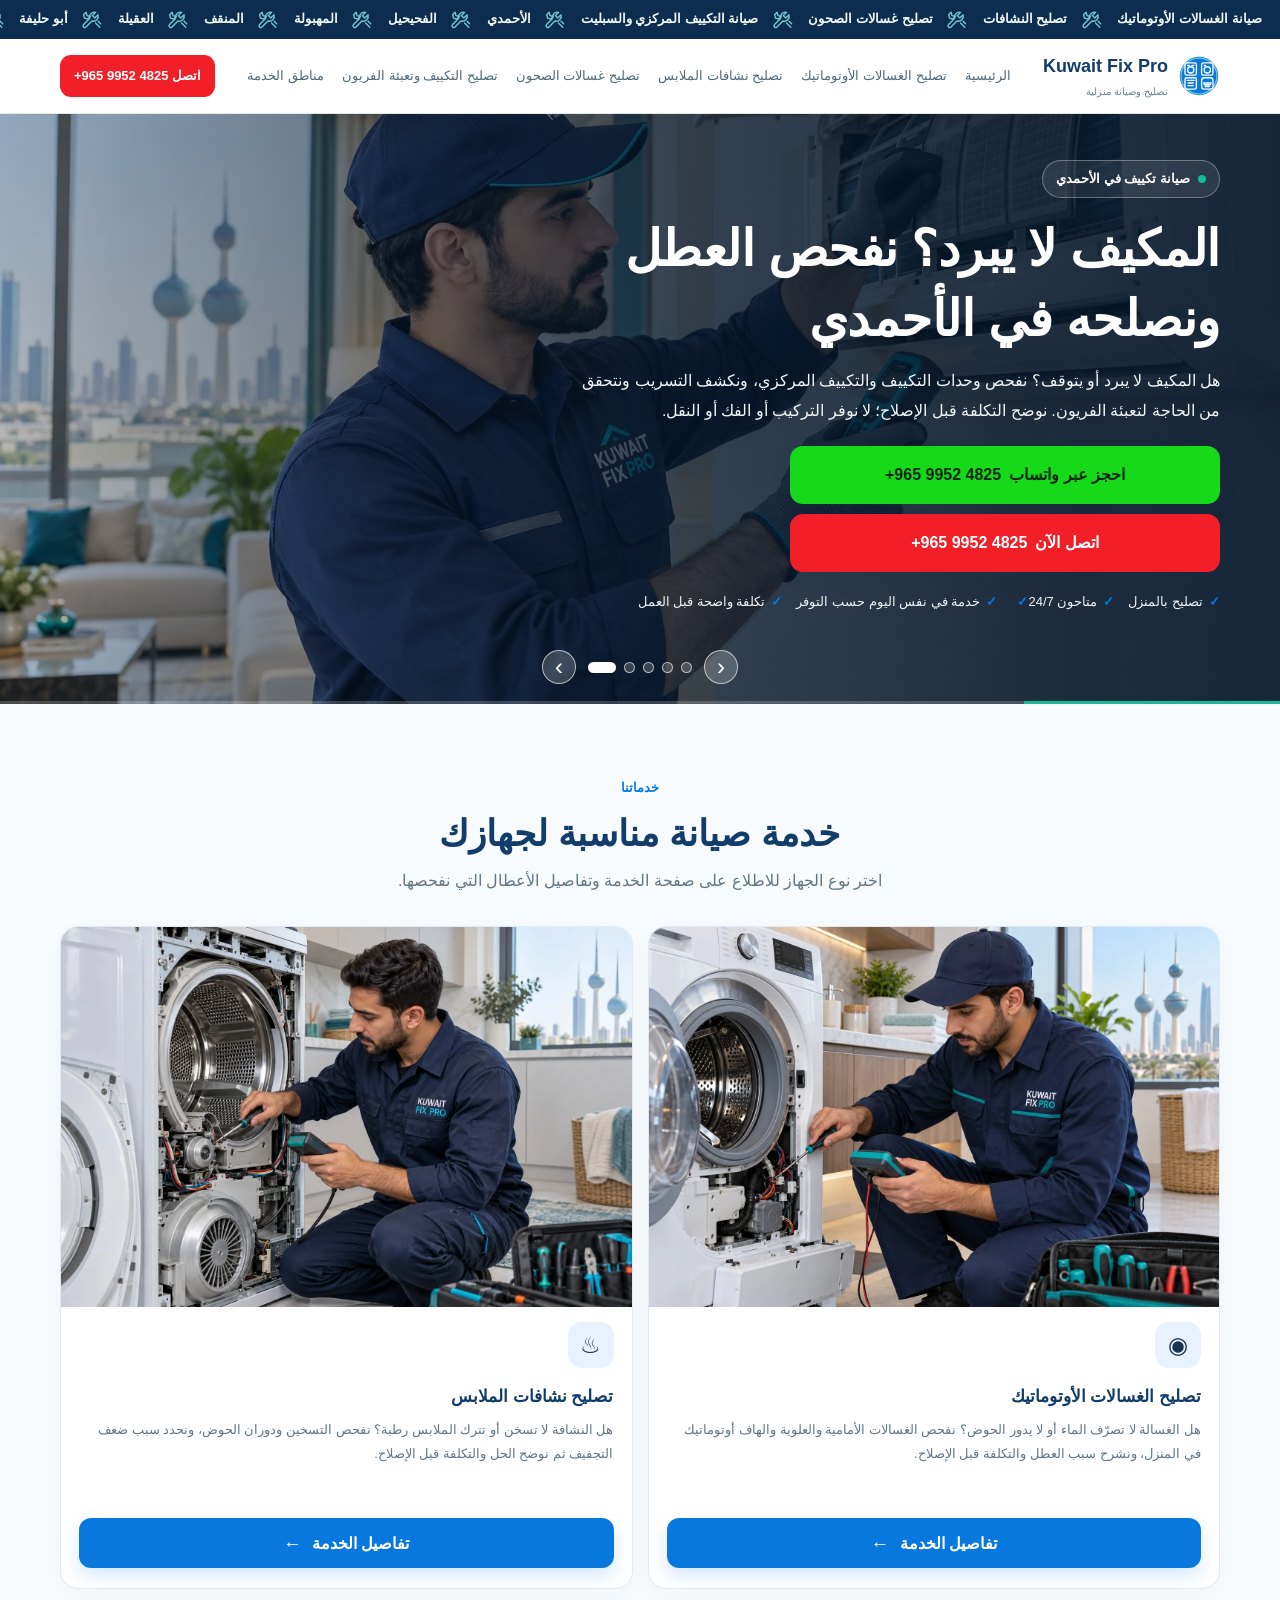
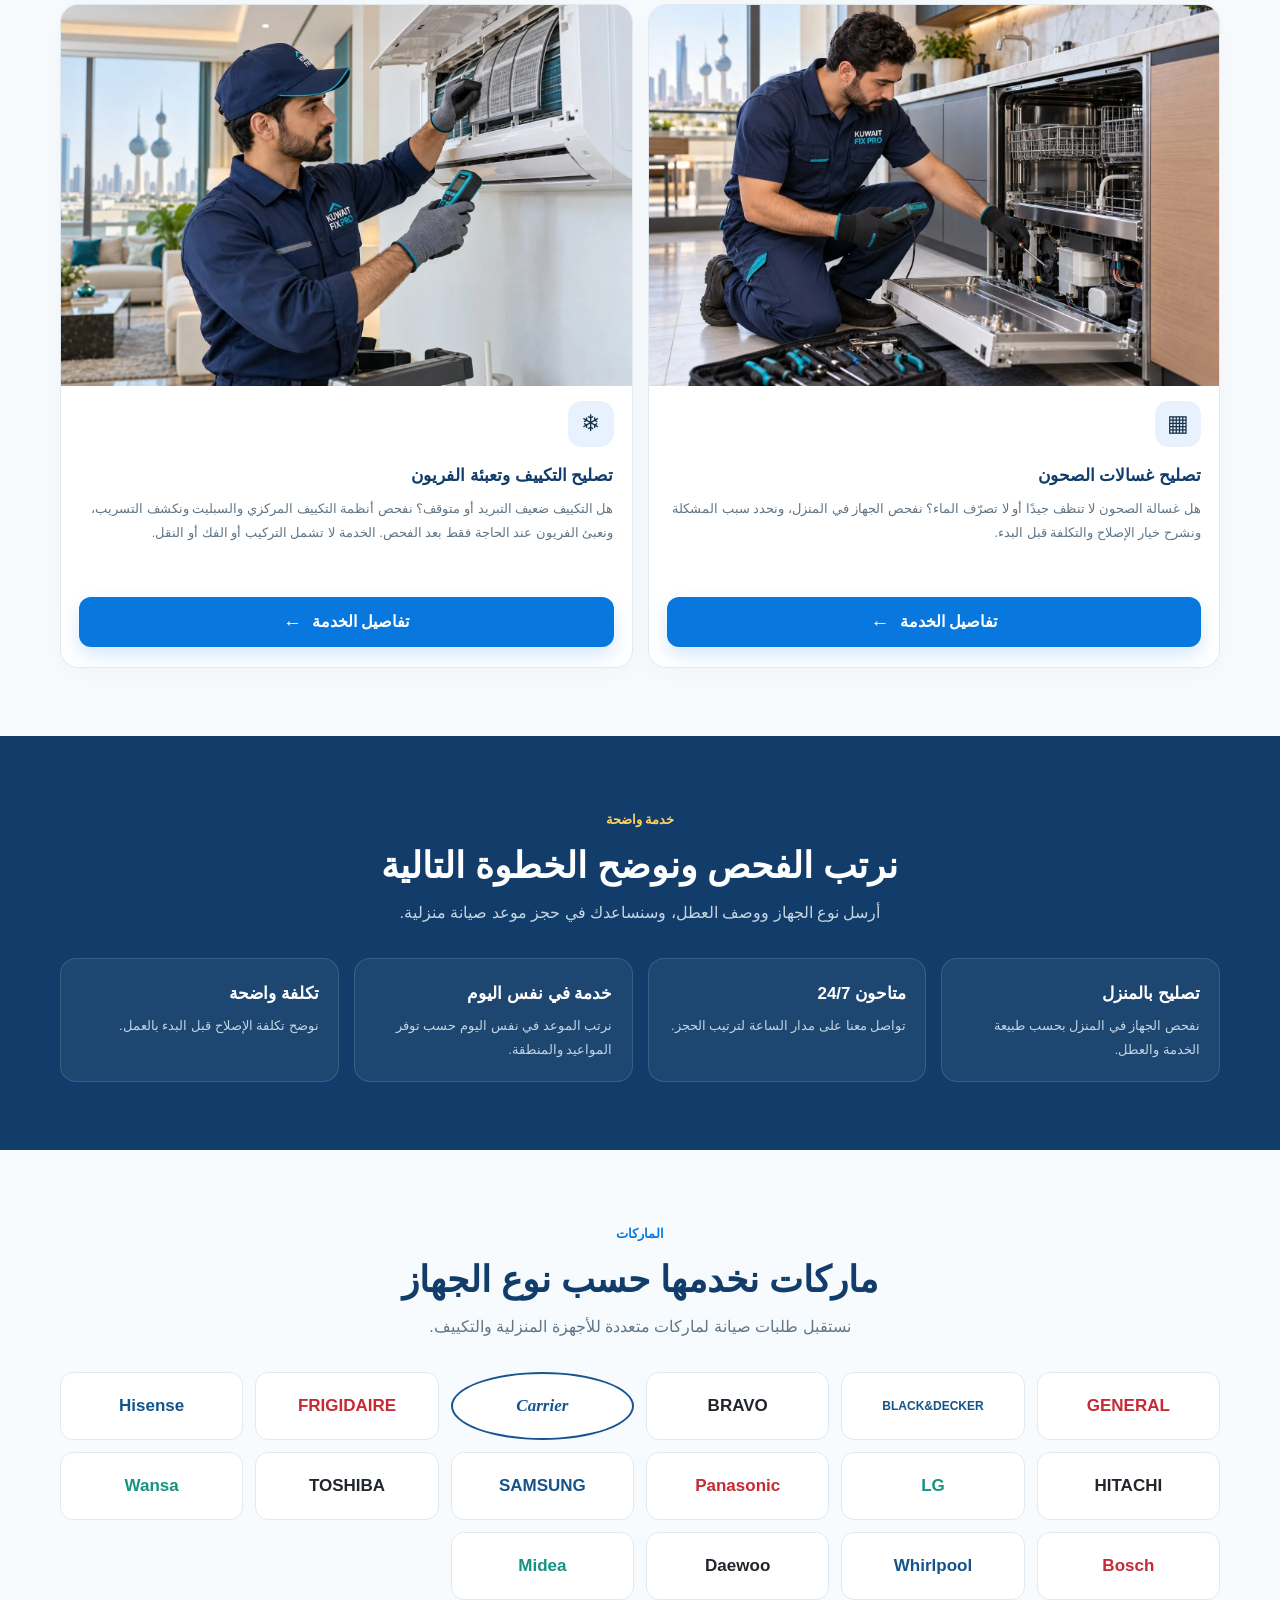
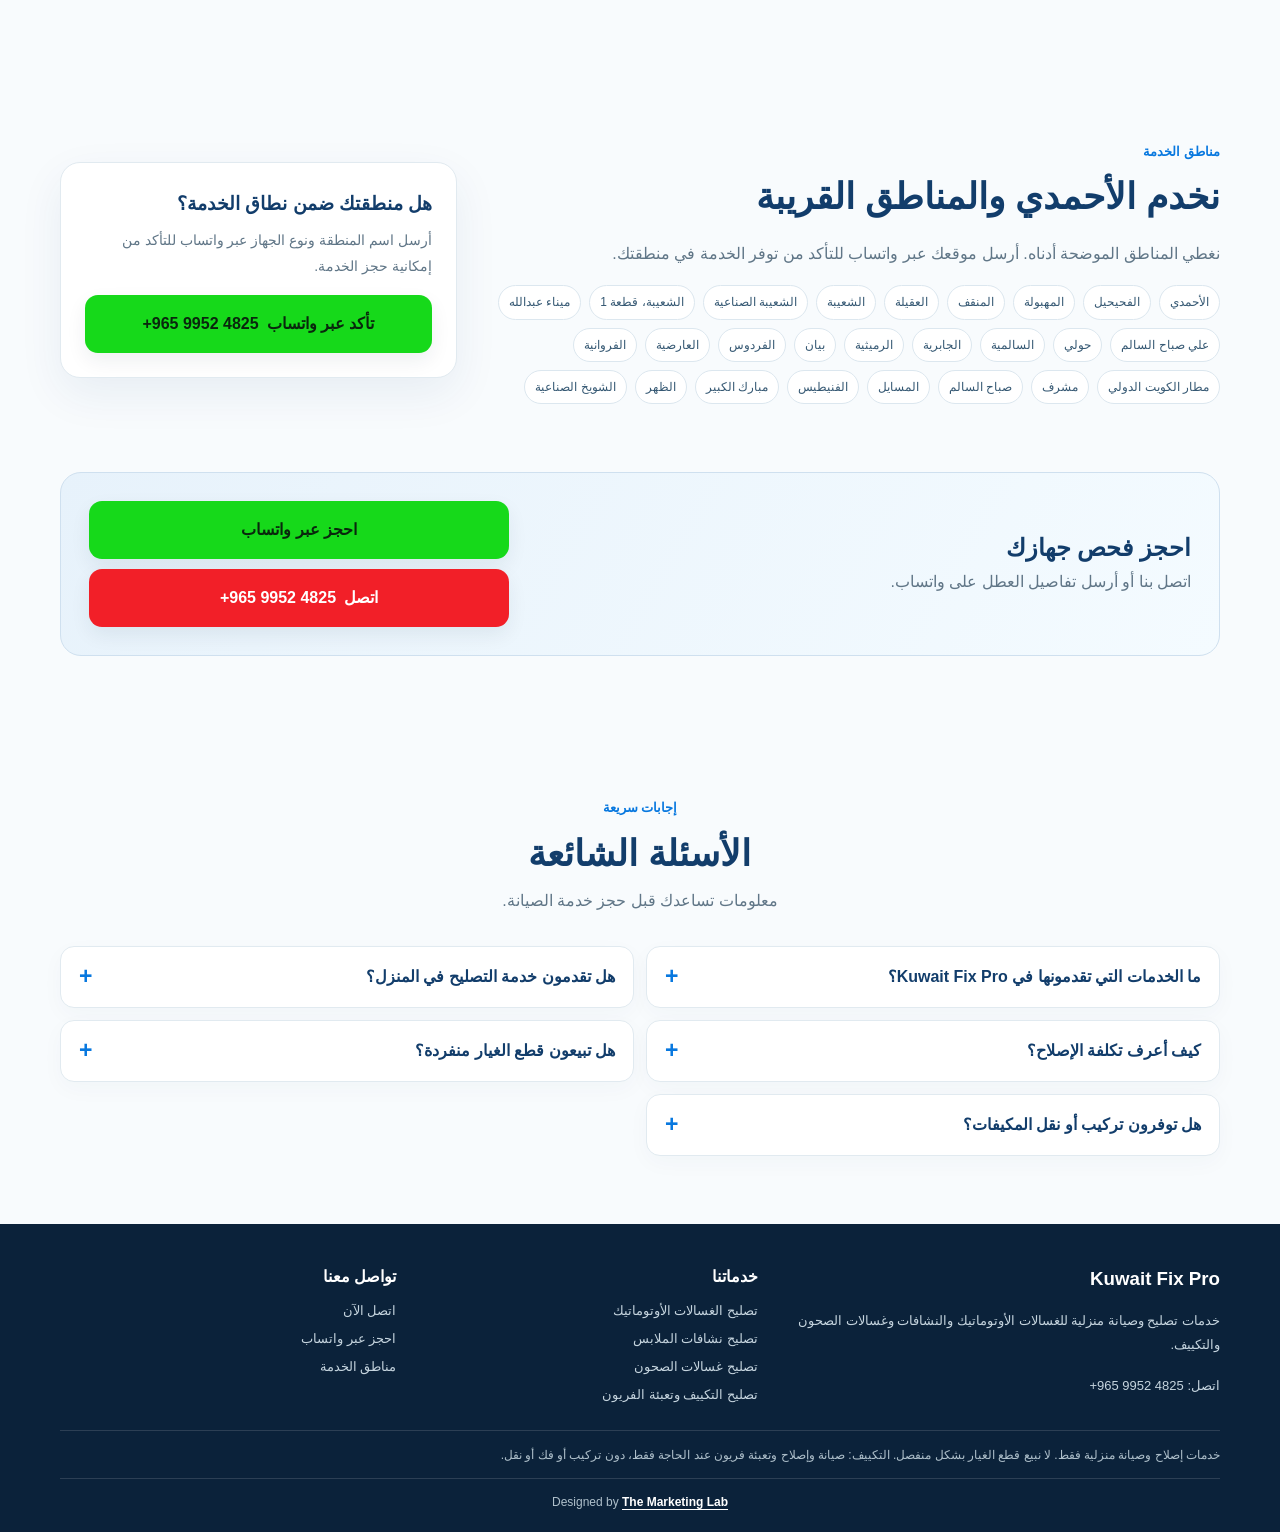
==== commit fab5574d: "Add Google tracking tags" ====
--- a/index.html
+++ b/index.html
@@ -1,4 +1,10 @@
-<!doctype html><html lang="ar-KW" dir="rtl"><head><meta charset="utf-8"><meta name="viewport" content="width=device-width, initial-scale=1, minimum-scale=1, maximum-scale=1, user-scalable=no, viewport-fit=cover"><meta name="theme-color" content="#123d6b"><meta name="robots" content="index,follow,max-image-preview:large"><title>Kuwait Fix Pro | تصليح أجهزة منزلية وتكييف في الأحمدي</title><meta name="description" content="تصليح غسالات أوتوماتيك ونشافات وغسالات صحون في الأحمدي. صيانة تكييف مركزي وسبليت مع فحص منزلي وشرح التكلفة قبل الإصلاح. اتصل أو احجز عبر واتساب."><link rel="canonical" href="https://kuwaitfixpro.com/"><meta property="og:locale" content="ar_KW"><meta property="og:type" content="website"><meta property="og:site_name" content="Kuwait Fix Pro"><meta property="og:url" content="https://kuwaitfixpro.com/"><meta property="og:title" content="Kuwait Fix Pro | تصليح أجهزة منزلية وتكييف في الأحمدي"><meta property="og:description" content="تصليح غسالات أوتوماتيك ونشافات وغسالات صحون في الأحمدي. صيانة تكييف مركزي وسبليت مع فحص منزلي وشرح التكلفة قبل الإصلاح. اتصل أو احجز عبر واتساب."><meta name="twitter:card" content="summary_large_image"><meta name="twitter:title" content="Kuwait Fix Pro | تصليح أجهزة منزلية وتكييف في الأحمدي"><meta name="twitter:description" content="تصليح غسالات أوتوماتيك ونشافات وغسالات صحون في الأحمدي. صيانة تكييف مركزي وسبليت مع فحص منزلي وشرح التكلفة قبل الإصلاح. اتصل أو احجز عبر واتساب."><script type="application/ld+json">{"@context": "https://schema.org", "@type": "FAQPage", "mainEntity": [{"@type": "Question", "name": "ما الخدمات التي تقدمونها في Kuwait Fix Pro؟", "acceptedAnswer": {"@type": "Answer", "text": "نقدم تصليح وصيانة الغسالات الأوتوماتيك، ونشافات الملابس، وغسالات الصحون، والتكييف المركزي ووحدات التكييف."}}, {"@type": "Question", "name": "هل تقدمون خدمة التصليح في المنزل؟", "acceptedAnswer": {"@type": "Answer", "text": "نرتب فحص وإصلاح الأجهزة في المنزل في الأحمدي والمناطق التي نغطيها، بعد تأكيد الموعد."}}, {"@type": "Question", "name": "كيف أعرف تكلفة الإصلاح؟", "acceptedAnswer": {"@type": "Answer", "text": "يفحص الفني سبب المشكلة ويشرح الإجراء والتكلفة قبل بدء الإصلاح."}}, {"@type": "Question", "name": "هل تبيعون قطع الغيار منفردة؟", "acceptedAnswer": {"@type": "Answer", "text": "لا نبيع قطع الغيار بشكل منفصل. استبدال القطع يكون عند الحاجة ضمن خدمة الإصلاح فقط."}}, {"@type": "Question", "name": "هل توفرون تركيب أو نقل المكيفات؟", "acceptedAnswer": {"@type": "Answer", "text": "لا، نقدم صيانة وإصلاح التكييف وتعبئة الفريون عند الحاجة فقط، ولا نوفر التركيب أو الفك أو النقل."}}]}</script><link rel="stylesheet" href="style.css"></head><body><div class="topbar"><div class="ticker-viewport" role="region" aria-label="خدمات ومناطق Kuwait Fix Pro"><div class="ticker-track"><div class="ticker-run" dir="rtl"><span class="ticker-item">صيانة الغسالات الأوتوماتيك</span><span class="ticker-separator"><svg viewBox="0 0 28 24" aria-hidden="true"><path d="M17.9 3.3a6.1 6.1 0 0 0-7.5 7.5L3.1 18a2.1 2.1 0 0 0 3 3l7.2-7.2a6.1 6.1 0 0 0 7.5-7.5l-4 4-3.1-3.1z"/><path d="m17.7 16.2 5.2 5.2m-2.1-7.3 3.1 3.1M6.2 3.2l1.1 4.1 4.1 1.1-3 3-4.1-1.1-1.1-4.1z"/></svg></span><span class="ticker-item">تصليح النشافات</span><span class="ticker-separator"><svg viewBox="0 0 28 24" aria-hidden="true"><path d="M17.9 3.3a6.1 6.1 0 0 0-7.5 7.5L3.1 18a2.1 2.1 0 0 0 3 3l7.2-7.2a6.1 6.1 0 0 0 7.5-7.5l-4 4-3.1-3.1z"/><path d="m17.7 16.2 5.2 5.2m-2.1-7.3 3.1 3.1M6.2 3.2l1.1 4.1 4.1 1.1-3 3-4.1-1.1-1.1-4.1z"/></svg></span><span class="ticker-item">تصليح غسالات الصحون</span><span class="ticker-separator"><svg viewBox="0 0 28 24" aria-hidden="true"><path d="M17.9 3.3a6.1 6.1 0 0 0-7.5 7.5L3.1 18a2.1 2.1 0 0 0 3 3l7.2-7.2a6.1 6.1 0 0 0 7.5-7.5l-4 4-3.1-3.1z"/><path d="m17.7 16.2 5.2 5.2m-2.1-7.3 3.1 3.1M6.2 3.2l1.1 4.1 4.1 1.1-3 3-4.1-1.1-1.1-4.1z"/></svg></span><span class="ticker-item">صيانة التكييف المركزي والسبليت</span><span class="ticker-separator"><svg viewBox="0 0 28 24" aria-hidden="true"><path d="M17.9 3.3a6.1 6.1 0 0 0-7.5 7.5L3.1 18a2.1 2.1 0 0 0 3 3l7.2-7.2a6.1 6.1 0 0 0 7.5-7.5l-4 4-3.1-3.1z"/><path d="m17.7 16.2 5.2 5.2m-2.1-7.3 3.1 3.1M6.2 3.2l1.1 4.1 4.1 1.1-3 3-4.1-1.1-1.1-4.1z"/></svg></span><span class="ticker-item">الأحمدي</span><span class="ticker-separator"><svg viewBox="0 0 28 24" aria-hidden="true"><path d="M17.9 3.3a6.1 6.1 0 0 0-7.5 7.5L3.1 18a2.1 2.1 0 0 0 3 3l7.2-7.2a6.1 6.1 0 0 0 7.5-7.5l-4 4-3.1-3.1z"/><path d="m17.7 16.2 5.2 5.2m-2.1-7.3 3.1 3.1M6.2 3.2l1.1 4.1 4.1 1.1-3 3-4.1-1.1-1.1-4.1z"/></svg></span><span class="ticker-item">الفحيحيل</span><span class="ticker-separator"><svg viewBox="0 0 28 24" aria-hidden="true"><path d="M17.9 3.3a6.1 6.1 0 0 0-7.5 7.5L3.1 18a2.1 2.1 0 0 0 3 3l7.2-7.2a6.1 6.1 0 0 0 7.5-7.5l-4 4-3.1-3.1z"/><path d="m17.7 16.2 5.2 5.2m-2.1-7.3 3.1 3.1M6.2 3.2l1.1 4.1 4.1 1.1-3 3-4.1-1.1-1.1-4.1z"/></svg></span><span class="ticker-item">المهبولة</span><span class="ticker-separator"><svg viewBox="0 0 28 24" aria-hidden="true"><path d="M17.9 3.3a6.1 6.1 0 0 0-7.5 7.5L3.1 18a2.1 2.1 0 0 0 3 3l7.2-7.2a6.1 6.1 0 0 0 7.5-7.5l-4 4-3.1-3.1z"/><path d="m17.7 16.2 5.2 5.2m-2.1-7.3 3.1 3.1M6.2 3.2l1.1 4.1 4.1 1.1-3 3-4.1-1.1-1.1-4.1z"/></svg></span><span class="ticker-item">المنقف</span><span class="ticker-separator"><svg viewBox="0 0 28 24" aria-hidden="true"><path d="M17.9 3.3a6.1 6.1 0 0 0-7.5 7.5L3.1 18a2.1 2.1 0 0 0 3 3l7.2-7.2a6.1 6.1 0 0 0 7.5-7.5l-4 4-3.1-3.1z"/><path d="m17.7 16.2 5.2 5.2m-2.1-7.3 3.1 3.1M6.2 3.2l1.1 4.1 4.1 1.1-3 3-4.1-1.1-1.1-4.1z"/></svg></span><span class="ticker-item">العقيلة</span><span class="ticker-separator"><svg viewBox="0 0 28 24" aria-hidden="true"><path d="M17.9 3.3a6.1 6.1 0 0 0-7.5 7.5L3.1 18a2.1 2.1 0 0 0 3 3l7.2-7.2a6.1 6.1 0 0 0 7.5-7.5l-4 4-3.1-3.1z"/><path d="m17.7 16.2 5.2 5.2m-2.1-7.3 3.1 3.1M6.2 3.2l1.1 4.1 4.1 1.1-3 3-4.1-1.1-1.1-4.1z"/></svg></span><span class="ticker-item">أبو حليفة</span><span class="ticker-separator"><svg viewBox="0 0 28 24" aria-hidden="true"><path d="M17.9 3.3a6.1 6.1 0 0 0-7.5 7.5L3.1 18a2.1 2.1 0 0 0 3 3l7.2-7.2a6.1 6.1 0 0 0 7.5-7.5l-4 4-3.1-3.1z"/><path d="m17.7 16.2 5.2 5.2m-2.1-7.3 3.1 3.1M6.2 3.2l1.1 4.1 4.1 1.1-3 3-4.1-1.1-1.1-4.1z"/></svg></span><span class="ticker-item">الفنطاس</span><span class="ticker-separator"><svg viewBox="0 0 28 24" aria-hidden="true"><path d="M17.9 3.3a6.1 6.1 0 0 0-7.5 7.5L3.1 18a2.1 2.1 0 0 0 3 3l7.2-7.2a6.1 6.1 0 0 0 7.5-7.5l-4 4-3.1-3.1z"/><path d="m17.7 16.2 5.2 5.2m-2.1-7.3 3.1 3.1M6.2 3.2l1.1 4.1 4.1 1.1-3 3-4.1-1.1-1.1-4.1z"/></svg></span><span class="ticker-item">صباح السالم</span><span class="ticker-separator"><svg viewBox="0 0 28 24" aria-hidden="true"><path d="M17.9 3.3a6.1 6.1 0 0 0-7.5 7.5L3.1 18a2.1 2.1 0 0 0 3 3l7.2-7.2a6.1 6.1 0 0 0 7.5-7.5l-4 4-3.1-3.1z"/><path d="m17.7 16.2 5.2 5.2m-2.1-7.3 3.1 3.1M6.2 3.2l1.1 4.1 4.1 1.1-3 3-4.1-1.1-1.1-4.1z"/></svg></span><span class="ticker-item">مبارك الكبير</span><span class="ticker-separator"><svg viewBox="0 0 28 24" aria-hidden="true"><path d="M17.9 3.3a6.1 6.1 0 0 0-7.5 7.5L3.1 18a2.1 2.1 0 0 0 3 3l7.2-7.2a6.1 6.1 0 0 0 7.5-7.5l-4 4-3.1-3.1z"/><path d="m17.7 16.2 5.2 5.2m-2.1-7.3 3.1 3.1M6.2 3.2l1.1 4.1 4.1 1.1-3 3-4.1-1.1-1.1-4.1z"/></svg></span><span class="ticker-item">خدمة منزلية</span><span class="ticker-separator"><svg viewBox="0 0 28 24" aria-hidden="true"><path d="M17.9 3.3a6.1 6.1 0 0 0-7.5 7.5L3.1 18a2.1 2.1 0 0 0 3 3l7.2-7.2a6.1 6.1 0 0 0 7.5-7.5l-4 4-3.1-3.1z"/><path d="m17.7 16.2 5.2 5.2m-2.1-7.3 3.1 3.1M6.2 3.2l1.1 4.1 4.1 1.1-3 3-4.1-1.1-1.1-4.1z"/></svg></span><span class="ticker-item">متاحون 24/7</span><span class="ticker-separator"><svg viewBox="0 0 28 24" aria-hidden="true"><path d="M17.9 3.3a6.1 6.1 0 0 0-7.5 7.5L3.1 18a2.1 2.1 0 0 0 3 3l7.2-7.2a6.1 6.1 0 0 0 7.5-7.5l-4 4-3.1-3.1z"/><path d="m17.7 16.2 5.2 5.2m-2.1-7.3 3.1 3.1M6.2 3.2l1.1 4.1 4.1 1.1-3 3-4.1-1.1-1.1-4.1z"/></svg></span><span class="ticker-item">خدمة في نفس اليوم حسب التوفر</span><span class="ticker-separator"><svg viewBox="0 0 28 24" aria-hidden="true"><path d="M17.9 3.3a6.1 6.1 0 0 0-7.5 7.5L3.1 18a2.1 2.1 0 0 0 3 3l7.2-7.2a6.1 6.1 0 0 0 7.5-7.5l-4 4-3.1-3.1z"/><path d="m17.7 16.2 5.2 5.2m-2.1-7.3 3.1 3.1M6.2 3.2l1.1 4.1 4.1 1.1-3 3-4.1-1.1-1.1-4.1z"/></svg></span><span class="ticker-item">نوضح التكلفة قبل الإصلاح</span><span class="ticker-separator"><svg viewBox="0 0 28 24" aria-hidden="true"><path d="M17.9 3.3a6.1 6.1 0 0 0-7.5 7.5L3.1 18a2.1 2.1 0 0 0 3 3l7.2-7.2a6.1 6.1 0 0 0 7.5-7.5l-4 4-3.1-3.1z"/><path d="m17.7 16.2 5.2 5.2m-2.1-7.3 3.1 3.1M6.2 3.2l1.1 4.1 4.1 1.1-3 3-4.1-1.1-1.1-4.1z"/></svg></span></div><div class="ticker-run" dir="rtl" aria-hidden="true"><span class="ticker-item">صيانة الغسالات الأوتوماتيك</span><span class="ticker-separator"><svg viewBox="0 0 28 24" aria-hidden="true"><path d="M17.9 3.3a6.1 6.1 0 0 0-7.5 7.5L3.1 18a2.1 2.1 0 0 0 3 3l7.2-7.2a6.1 6.1 0 0 0 7.5-7.5l-4 4-3.1-3.1z"/><path d="m17.7 16.2 5.2 5.2m-2.1-7.3 3.1 3.1M6.2 3.2l1.1 4.1 4.1 1.1-3 3-4.1-1.1-1.1-4.1z"/></svg></span><span class="ticker-item">تصليح النشافات</span><span class="ticker-separator"><svg viewBox="0 0 28 24" aria-hidden="true"><path d="M17.9 3.3a6.1 6.1 0 0 0-7.5 7.5L3.1 18a2.1 2.1 0 0 0 3 3l7.2-7.2a6.1 6.1 0 0 0 7.5-7.5l-4 4-3.1-3.1z"/><path d="m17.7 16.2 5.2 5.2m-2.1-7.3 3.1 3.1M6.2 3.2l1.1 4.1 4.1 1.1-3 3-4.1-1.1-1.1-4.1z"/></svg></span><span class="ticker-item">تصليح غسالات الصحون</span><span class="ticker-separator"><svg viewBox="0 0 28 24" aria-hidden="true"><path d="M17.9 3.3a6.1 6.1 0 0 0-7.5 7.5L3.1 18a2.1 2.1 0 0 0 3 3l7.2-7.2a6.1 6.1 0 0 0 7.5-7.5l-4 4-3.1-3.1z"/><path d="m17.7 16.2 5.2 5.2m-2.1-7.3 3.1 3.1M6.2 3.2l1.1 4.1 4.1 1.1-3 3-4.1-1.1-1.1-4.1z"/></svg></span><span class="ticker-item">صيانة التكييف المركزي والسبليت</span><span class="ticker-separator"><svg viewBox="0 0 28 24" aria-hidden="true"><path d="M17.9 3.3a6.1 6.1 0 0 0-7.5 7.5L3.1 18a2.1 2.1 0 0 0 3 3l7.2-7.2a6.1 6.1 0 0 0 7.5-7.5l-4 4-3.1-3.1z"/><path d="m17.7 16.2 5.2 5.2m-2.1-7.3 3.1 3.1M6.2 3.2l1.1 4.1 4.1 1.1-3 3-4.1-1.1-1.1-4.1z"/></svg></span><span class="ticker-item">الأحمدي</span><span class="ticker-separator"><svg viewBox="0 0 28 24" aria-hidden="true"><path d="M17.9 3.3a6.1 6.1 0 0 0-7.5 7.5L3.1 18a2.1 2.1 0 0 0 3 3l7.2-7.2a6.1 6.1 0 0 0 7.5-7.5l-4 4-3.1-3.1z"/><path d="m17.7 16.2 5.2 5.2m-2.1-7.3 3.1 3.1M6.2 3.2l1.1 4.1 4.1 1.1-3 3-4.1-1.1-1.1-4.1z"/></svg></span><span class="ticker-item">الفحيحيل</span><span class="ticker-separator"><svg viewBox="0 0 28 24" aria-hidden="true"><path d="M17.9 3.3a6.1 6.1 0 0 0-7.5 7.5L3.1 18a2.1 2.1 0 0 0 3 3l7.2-7.2a6.1 6.1 0 0 0 7.5-7.5l-4 4-3.1-3.1z"/><path d="m17.7 16.2 5.2 5.2m-2.1-7.3 3.1 3.1M6.2 3.2l1.1 4.1 4.1 1.1-3 3-4.1-1.1-1.1-4.1z"/></svg></span><span class="ticker-item">المهبولة</span><span class="ticker-separator"><svg viewBox="0 0 28 24" aria-hidden="true"><path d="M17.9 3.3a6.1 6.1 0 0 0-7.5 7.5L3.1 18a2.1 2.1 0 0 0 3 3l7.2-7.2a6.1 6.1 0 0 0 7.5-7.5l-4 4-3.1-3.1z"/><path d="m17.7 16.2 5.2 5.2m-2.1-7.3 3.1 3.1M6.2 3.2l1.1 4.1 4.1 1.1-3 3-4.1-1.1-1.1-4.1z"/></svg></span><span class="ticker-item">المنقف</span><span class="ticker-separator"><svg viewBox="0 0 28 24" aria-hidden="true"><path d="M17.9 3.3a6.1 6.1 0 0 0-7.5 7.5L3.1 18a2.1 2.1 0 0 0 3 3l7.2-7.2a6.1 6.1 0 0 0 7.5-7.5l-4 4-3.1-3.1z"/><path d="m17.7 16.2 5.2 5.2m-2.1-7.3 3.1 3.1M6.2 3.2l1.1 4.1 4.1 1.1-3 3-4.1-1.1-1.1-4.1z"/></svg></span><span class="ticker-item">العقيلة</span><span class="ticker-separator"><svg viewBox="0 0 28 24" aria-hidden="true"><path d="M17.9 3.3a6.1 6.1 0 0 0-7.5 7.5L3.1 18a2.1 2.1 0 0 0 3 3l7.2-7.2a6.1 6.1 0 0 0 7.5-7.5l-4 4-3.1-3.1z"/><path d="m17.7 16.2 5.2 5.2m-2.1-7.3 3.1 3.1M6.2 3.2l1.1 4.1 4.1 1.1-3 3-4.1-1.1-1.1-4.1z"/></svg></span><span class="ticker-item">أبو حليفة</span><span class="ticker-separator"><svg viewBox="0 0 28 24" aria-hidden="true"><path d="M17.9 3.3a6.1 6.1 0 0 0-7.5 7.5L3.1 18a2.1 2.1 0 0 0 3 3l7.2-7.2a6.1 6.1 0 0 0 7.5-7.5l-4 4-3.1-3.1z"/><path d="m17.7 16.2 5.2 5.2m-2.1-7.3 3.1 3.1M6.2 3.2l1.1 4.1 4.1 1.1-3 3-4.1-1.1-1.1-4.1z"/></svg></span><span class="ticker-item">الفنطاس</span><span class="ticker-separator"><svg viewBox="0 0 28 24" aria-hidden="true"><path d="M17.9 3.3a6.1 6.1 0 0 0-7.5 7.5L3.1 18a2.1 2.1 0 0 0 3 3l7.2-7.2a6.1 6.1 0 0 0 7.5-7.5l-4 4-3.1-3.1z"/><path d="m17.7 16.2 5.2 5.2m-2.1-7.3 3.1 3.1M6.2 3.2l1.1 4.1 4.1 1.1-3 3-4.1-1.1-1.1-4.1z"/></svg></span><span class="ticker-item">صباح السالم</span><span class="ticker-separator"><svg viewBox="0 0 28 24" aria-hidden="true"><path d="M17.9 3.3a6.1 6.1 0 0 0-7.5 7.5L3.1 18a2.1 2.1 0 0 0 3 3l7.2-7.2a6.1 6.1 0 0 0 7.5-7.5l-4 4-3.1-3.1z"/><path d="m17.7 16.2 5.2 5.2m-2.1-7.3 3.1 3.1M6.2 3.2l1.1 4.1 4.1 1.1-3 3-4.1-1.1-1.1-4.1z"/></svg></span><span class="ticker-item">مبارك الكبير</span><span class="ticker-separator"><svg viewBox="0 0 28 24" aria-hidden="true"><path d="M17.9 3.3a6.1 6.1 0 0 0-7.5 7.5L3.1 18a2.1 2.1 0 0 0 3 3l7.2-7.2a6.1 6.1 0 0 0 7.5-7.5l-4 4-3.1-3.1z"/><path d="m17.7 16.2 5.2 5.2m-2.1-7.3 3.1 3.1M6.2 3.2l1.1 4.1 4.1 1.1-3 3-4.1-1.1-1.1-4.1z"/></svg></span><span class="ticker-item">خدمة منزلية</span><span class="ticker-separator"><svg viewBox="0 0 28 24" aria-hidden="true"><path d="M17.9 3.3a6.1 6.1 0 0 0-7.5 7.5L3.1 18a2.1 2.1 0 0 0 3 3l7.2-7.2a6.1 6.1 0 0 0 7.5-7.5l-4 4-3.1-3.1z"/><path d="m17.7 16.2 5.2 5.2m-2.1-7.3 3.1 3.1M6.2 3.2l1.1 4.1 4.1 1.1-3 3-4.1-1.1-1.1-4.1z"/></svg></span><span class="ticker-item">متاحون 24/7</span><span class="ticker-separator"><svg viewBox="0 0 28 24" aria-hidden="true"><path d="M17.9 3.3a6.1 6.1 0 0 0-7.5 7.5L3.1 18a2.1 2.1 0 0 0 3 3l7.2-7.2a6.1 6.1 0 0 0 7.5-7.5l-4 4-3.1-3.1z"/><path d="m17.7 16.2 5.2 5.2m-2.1-7.3 3.1 3.1M6.2 3.2l1.1 4.1 4.1 1.1-3 3-4.1-1.1-1.1-4.1z"/></svg></span><span class="ticker-item">خدمة في نفس اليوم حسب التوفر</span><span class="ticker-separator"><svg viewBox="0 0 28 24" aria-hidden="true"><path d="M17.9 3.3a6.1 6.1 0 0 0-7.5 7.5L3.1 18a2.1 2.1 0 0 0 3 3l7.2-7.2a6.1 6.1 0 0 0 7.5-7.5l-4 4-3.1-3.1z"/><path d="m17.7 16.2 5.2 5.2m-2.1-7.3 3.1 3.1M6.2 3.2l1.1 4.1 4.1 1.1-3 3-4.1-1.1-1.1-4.1z"/></svg></span><span class="ticker-item">نوضح التكلفة قبل الإصلاح</span><span class="ticker-separator"><svg viewBox="0 0 28 24" aria-hidden="true"><path d="M17.9 3.3a6.1 6.1 0 0 0-7.5 7.5L3.1 18a2.1 2.1 0 0 0 3 3l7.2-7.2a6.1 6.1 0 0 0 7.5-7.5l-4 4-3.1-3.1z"/><path d="m17.7 16.2 5.2 5.2m-2.1-7.3 3.1 3.1M6.2 3.2l1.1 4.1 4.1 1.1-3 3-4.1-1.1-1.1-4.1z"/></svg></span></div></div></div></div><header class="header"><div class="wrap head"><a class="brand" href="index.html"><span class="brandmark"><svg viewBox="0 0 48 48" role="img" aria-label="أجهزة الصيانة الأربعة"><circle cx="24" cy="24" r="22" fill="#0878df"/><circle cx="24" cy="24" r="20.5" fill="none" stroke="#75c5cf" stroke-width="1.5"/><g fill="none" stroke="#fff" stroke-width="1.5" stroke-linecap="round" stroke-linejoin="round"><rect x="8" y="9" width="13" height="14" rx="2"/><path d="M11 12h2m3 0h2"/><circle cx="14.5" cy="17" r="3.6"/><rect x="27" y="9" width="13" height="14" rx="2"/><path d="M30 12h1.5"/><circle cx="33.5" cy="17" r="3.6"/><rect x="8" y="26" width="13" height="13" rx="2"/><path d="M10.5 29h8m-7 3h6m-6 3h6"/><path d="M27 29q0-3 3-3h7q3 0 3 3v7q0 3-3 3h-7q-3 0-3-3z"/><path d="M29 32h9m-8 2h7m-6 2h5"/></g></svg></span><span>Kuwait Fix Pro<small style="display:block;font-size:10px;color:#6b8190;font-weight:500">تصليح وصيانة منزلية</small></span></a><nav class="nav"><a href="index.html">الرئيسية</a><a href="washing-machine-repair.html">تصليح الغسالات الأوتوماتيك</a><a href="dryer-repair.html">تصليح نشافات الملابس</a><a href="dishwasher-repair.html">تصليح غسالات الصحون</a><a href="ac-repair.html">تصليح التكييف وتعبئة الفريون</a><a href="index.html#areas">مناطق الخدمة</a></nav><a class="head-cta" href="tel:+96599524825">اتصل <span class="ltr" dir="ltr">+965 9952 4825</span></a></div></header><main><section class="hero hero-carousel" aria-label="خدمات Kuwait Fix Pro" aria-roledescription="carousel"><div class="hero-slides">
+<!doctype html><html lang="ar-KW" dir="rtl"><head><!-- Google Tag Manager -->
+<script>(function(w,d,s,l,i){w[l]=w[l]||[];w[l].push({"gtm.start":new Date().getTime(),event:"gtm.js"});var f=d.getElementsByTagName(s)[0],j=d.createElement(s),dl=l!=="dataLayer"?"&l="+l:"";j.async=true;j.src="https://www.googletagmanager.com/gtm.js?id="+i+dl;f.parentNode.insertBefore(j,f);})(window,document,"script","dataLayer","GTM-T76RTGN5");</script>
+<!-- End Google Tag Manager --><script async src="https://www.googletagmanager.com/gtag/js?id=AW-16918937818"></script>
+<script>window.dataLayer=window.dataLayer||[];function gtag(){dataLayer.push(arguments);}gtag("js",new Date());gtag("config","AW-16918937818");</script>
+<meta charset="utf-8"><meta name="viewport" content="width=device-width, initial-scale=1, minimum-scale=1, maximum-scale=1, user-scalable=no, viewport-fit=cover"><meta name="theme-color" content="#123d6b"><meta name="robots" content="index,follow,max-image-preview:large"><title>Kuwait Fix Pro | تصليح أجهزة منزلية وتكييف في الأحمدي</title><meta name="description" content="تصليح غسالات أوتوماتيك ونشافات وغسالات صحون في الأحمدي. صيانة تكييف مركزي وسبليت مع فحص منزلي وشرح التكلفة قبل الإصلاح. اتصل أو احجز عبر واتساب."><link rel="canonical" href="https://kuwaitfixpro.com/"><meta property="og:locale" content="ar_KW"><meta property="og:type" content="website"><meta property="og:site_name" content="Kuwait Fix Pro"><meta property="og:url" content="https://kuwaitfixpro.com/"><meta property="og:title" content="Kuwait Fix Pro | تصليح أجهزة منزلية وتكييف في الأحمدي"><meta property="og:description" content="تصليح غسالات أوتوماتيك ونشافات وغسالات صحون في الأحمدي. صيانة تكييف مركزي وسبليت مع فحص منزلي وشرح التكلفة قبل الإصلاح. اتصل أو احجز عبر واتساب."><meta name="twitter:card" content="summary_large_image"><meta name="twitter:title" content="Kuwait Fix Pro | تصليح أجهزة منزلية وتكييف في الأحمدي"><meta name="twitter:description" content="تصليح غسالات أوتوماتيك ونشافات وغسالات صحون في الأحمدي. صيانة تكييف مركزي وسبليت مع فحص منزلي وشرح التكلفة قبل الإصلاح. اتصل أو احجز عبر واتساب."><script type="application/ld+json">{"@context": "https://schema.org", "@type": "FAQPage", "mainEntity": [{"@type": "Question", "name": "ما الخدمات التي تقدمونها في Kuwait Fix Pro؟", "acceptedAnswer": {"@type": "Answer", "text": "نقدم تصليح وصيانة الغسالات الأوتوماتيك، ونشافات الملابس، وغسالات الصحون، والتكييف المركزي ووحدات التكييف."}}, {"@type": "Question", "name": "هل تقدمون خدمة التصليح في المنزل؟", "acceptedAnswer": {"@type": "Answer", "text": "نرتب فحص وإصلاح الأجهزة في المنزل في الأحمدي والمناطق التي نغطيها، بعد تأكيد الموعد."}}, {"@type": "Question", "name": "كيف أعرف تكلفة الإصلاح؟", "acceptedAnswer": {"@type": "Answer", "text": "يفحص الفني سبب المشكلة ويشرح الإجراء والتكلفة قبل بدء الإصلاح."}}, {"@type": "Question", "name": "هل تبيعون قطع الغيار منفردة؟", "acceptedAnswer": {"@type": "Answer", "text": "لا نبيع قطع الغيار بشكل منفصل. استبدال القطع يكون عند الحاجة ضمن خدمة الإصلاح فقط."}}, {"@type": "Question", "name": "هل توفرون تركيب أو نقل المكيفات؟", "acceptedAnswer": {"@type": "Answer", "text": "لا، نقدم صيانة وإصلاح التكييف وتعبئة الفريون عند الحاجة فقط، ولا نوفر التركيب أو الفك أو النقل."}}]}</script><link rel="stylesheet" href="style.css"></head><body><!-- Google Tag Manager (noscript) -->
+<noscript><iframe src="https://www.googletagmanager.com/ns.html?id=GTM-T76RTGN5" height="0" width="0" style="display:none;visibility:hidden"></iframe></noscript>
+<!-- End Google Tag Manager (noscript) --><div class="topbar"><div class="ticker-viewport" role="region" aria-label="خدمات ومناطق Kuwait Fix Pro"><div class="ticker-track"><div class="ticker-run" dir="rtl"><span class="ticker-item">صيانة الغسالات الأوتوماتيك</span><span class="ticker-separator"><svg viewBox="0 0 28 24" aria-hidden="true"><path d="M17.9 3.3a6.1 6.1 0 0 0-7.5 7.5L3.1 18a2.1 2.1 0 0 0 3 3l7.2-7.2a6.1 6.1 0 0 0 7.5-7.5l-4 4-3.1-3.1z"/><path d="m17.7 16.2 5.2 5.2m-2.1-7.3 3.1 3.1M6.2 3.2l1.1 4.1 4.1 1.1-3 3-4.1-1.1-1.1-4.1z"/></svg></span><span class="ticker-item">تصليح النشافات</span><span class="ticker-separator"><svg viewBox="0 0 28 24" aria-hidden="true"><path d="M17.9 3.3a6.1 6.1 0 0 0-7.5 7.5L3.1 18a2.1 2.1 0 0 0 3 3l7.2-7.2a6.1 6.1 0 0 0 7.5-7.5l-4 4-3.1-3.1z"/><path d="m17.7 16.2 5.2 5.2m-2.1-7.3 3.1 3.1M6.2 3.2l1.1 4.1 4.1 1.1-3 3-4.1-1.1-1.1-4.1z"/></svg></span><span class="ticker-item">تصليح غسالات الصحون</span><span class="ticker-separator"><svg viewBox="0 0 28 24" aria-hidden="true"><path d="M17.9 3.3a6.1 6.1 0 0 0-7.5 7.5L3.1 18a2.1 2.1 0 0 0 3 3l7.2-7.2a6.1 6.1 0 0 0 7.5-7.5l-4 4-3.1-3.1z"/><path d="m17.7 16.2 5.2 5.2m-2.1-7.3 3.1 3.1M6.2 3.2l1.1 4.1 4.1 1.1-3 3-4.1-1.1-1.1-4.1z"/></svg></span><span class="ticker-item">صيانة التكييف المركزي والسبليت</span><span class="ticker-separator"><svg viewBox="0 0 28 24" aria-hidden="true"><path d="M17.9 3.3a6.1 6.1 0 0 0-7.5 7.5L3.1 18a2.1 2.1 0 0 0 3 3l7.2-7.2a6.1 6.1 0 0 0 7.5-7.5l-4 4-3.1-3.1z"/><path d="m17.7 16.2 5.2 5.2m-2.1-7.3 3.1 3.1M6.2 3.2l1.1 4.1 4.1 1.1-3 3-4.1-1.1-1.1-4.1z"/></svg></span><span class="ticker-item">الأحمدي</span><span class="ticker-separator"><svg viewBox="0 0 28 24" aria-hidden="true"><path d="M17.9 3.3a6.1 6.1 0 0 0-7.5 7.5L3.1 18a2.1 2.1 0 0 0 3 3l7.2-7.2a6.1 6.1 0 0 0 7.5-7.5l-4 4-3.1-3.1z"/><path d="m17.7 16.2 5.2 5.2m-2.1-7.3 3.1 3.1M6.2 3.2l1.1 4.1 4.1 1.1-3 3-4.1-1.1-1.1-4.1z"/></svg></span><span class="ticker-item">الفحيحيل</span><span class="ticker-separator"><svg viewBox="0 0 28 24" aria-hidden="true"><path d="M17.9 3.3a6.1 6.1 0 0 0-7.5 7.5L3.1 18a2.1 2.1 0 0 0 3 3l7.2-7.2a6.1 6.1 0 0 0 7.5-7.5l-4 4-3.1-3.1z"/><path d="m17.7 16.2 5.2 5.2m-2.1-7.3 3.1 3.1M6.2 3.2l1.1 4.1 4.1 1.1-3 3-4.1-1.1-1.1-4.1z"/></svg></span><span class="ticker-item">المهبولة</span><span class="ticker-separator"><svg viewBox="0 0 28 24" aria-hidden="true"><path d="M17.9 3.3a6.1 6.1 0 0 0-7.5 7.5L3.1 18a2.1 2.1 0 0 0 3 3l7.2-7.2a6.1 6.1 0 0 0 7.5-7.5l-4 4-3.1-3.1z"/><path d="m17.7 16.2 5.2 5.2m-2.1-7.3 3.1 3.1M6.2 3.2l1.1 4.1 4.1 1.1-3 3-4.1-1.1-1.1-4.1z"/></svg></span><span class="ticker-item">المنقف</span><span class="ticker-separator"><svg viewBox="0 0 28 24" aria-hidden="true"><path d="M17.9 3.3a6.1 6.1 0 0 0-7.5 7.5L3.1 18a2.1 2.1 0 0 0 3 3l7.2-7.2a6.1 6.1 0 0 0 7.5-7.5l-4 4-3.1-3.1z"/><path d="m17.7 16.2 5.2 5.2m-2.1-7.3 3.1 3.1M6.2 3.2l1.1 4.1 4.1 1.1-3 3-4.1-1.1-1.1-4.1z"/></svg></span><span class="ticker-item">العقيلة</span><span class="ticker-separator"><svg viewBox="0 0 28 24" aria-hidden="true"><path d="M17.9 3.3a6.1 6.1 0 0 0-7.5 7.5L3.1 18a2.1 2.1 0 0 0 3 3l7.2-7.2a6.1 6.1 0 0 0 7.5-7.5l-4 4-3.1-3.1z"/><path d="m17.7 16.2 5.2 5.2m-2.1-7.3 3.1 3.1M6.2 3.2l1.1 4.1 4.1 1.1-3 3-4.1-1.1-1.1-4.1z"/></svg></span><span class="ticker-item">أبو حليفة</span><span class="ticker-separator"><svg viewBox="0 0 28 24" aria-hidden="true"><path d="M17.9 3.3a6.1 6.1 0 0 0-7.5 7.5L3.1 18a2.1 2.1 0 0 0 3 3l7.2-7.2a6.1 6.1 0 0 0 7.5-7.5l-4 4-3.1-3.1z"/><path d="m17.7 16.2 5.2 5.2m-2.1-7.3 3.1 3.1M6.2 3.2l1.1 4.1 4.1 1.1-3 3-4.1-1.1-1.1-4.1z"/></svg></span><span class="ticker-item">الفنطاس</span><span class="ticker-separator"><svg viewBox="0 0 28 24" aria-hidden="true"><path d="M17.9 3.3a6.1 6.1 0 0 0-7.5 7.5L3.1 18a2.1 2.1 0 0 0 3 3l7.2-7.2a6.1 6.1 0 0 0 7.5-7.5l-4 4-3.1-3.1z"/><path d="m17.7 16.2 5.2 5.2m-2.1-7.3 3.1 3.1M6.2 3.2l1.1 4.1 4.1 1.1-3 3-4.1-1.1-1.1-4.1z"/></svg></span><span class="ticker-item">صباح السالم</span><span class="ticker-separator"><svg viewBox="0 0 28 24" aria-hidden="true"><path d="M17.9 3.3a6.1 6.1 0 0 0-7.5 7.5L3.1 18a2.1 2.1 0 0 0 3 3l7.2-7.2a6.1 6.1 0 0 0 7.5-7.5l-4 4-3.1-3.1z"/><path d="m17.7 16.2 5.2 5.2m-2.1-7.3 3.1 3.1M6.2 3.2l1.1 4.1 4.1 1.1-3 3-4.1-1.1-1.1-4.1z"/></svg></span><span class="ticker-item">مبارك الكبير</span><span class="ticker-separator"><svg viewBox="0 0 28 24" aria-hidden="true"><path d="M17.9 3.3a6.1 6.1 0 0 0-7.5 7.5L3.1 18a2.1 2.1 0 0 0 3 3l7.2-7.2a6.1 6.1 0 0 0 7.5-7.5l-4 4-3.1-3.1z"/><path d="m17.7 16.2 5.2 5.2m-2.1-7.3 3.1 3.1M6.2 3.2l1.1 4.1 4.1 1.1-3 3-4.1-1.1-1.1-4.1z"/></svg></span><span class="ticker-item">خدمة منزلية</span><span class="ticker-separator"><svg viewBox="0 0 28 24" aria-hidden="true"><path d="M17.9 3.3a6.1 6.1 0 0 0-7.5 7.5L3.1 18a2.1 2.1 0 0 0 3 3l7.2-7.2a6.1 6.1 0 0 0 7.5-7.5l-4 4-3.1-3.1z"/><path d="m17.7 16.2 5.2 5.2m-2.1-7.3 3.1 3.1M6.2 3.2l1.1 4.1 4.1 1.1-3 3-4.1-1.1-1.1-4.1z"/></svg></span><span class="ticker-item">متاحون 24/7</span><span class="ticker-separator"><svg viewBox="0 0 28 24" aria-hidden="true"><path d="M17.9 3.3a6.1 6.1 0 0 0-7.5 7.5L3.1 18a2.1 2.1 0 0 0 3 3l7.2-7.2a6.1 6.1 0 0 0 7.5-7.5l-4 4-3.1-3.1z"/><path d="m17.7 16.2 5.2 5.2m-2.1-7.3 3.1 3.1M6.2 3.2l1.1 4.1 4.1 1.1-3 3-4.1-1.1-1.1-4.1z"/></svg></span><span class="ticker-item">خدمة في نفس اليوم حسب التوفر</span><span class="ticker-separator"><svg viewBox="0 0 28 24" aria-hidden="true"><path d="M17.9 3.3a6.1 6.1 0 0 0-7.5 7.5L3.1 18a2.1 2.1 0 0 0 3 3l7.2-7.2a6.1 6.1 0 0 0 7.5-7.5l-4 4-3.1-3.1z"/><path d="m17.7 16.2 5.2 5.2m-2.1-7.3 3.1 3.1M6.2 3.2l1.1 4.1 4.1 1.1-3 3-4.1-1.1-1.1-4.1z"/></svg></span><span class="ticker-item">نوضح التكلفة قبل الإصلاح</span><span class="ticker-separator"><svg viewBox="0 0 28 24" aria-hidden="true"><path d="M17.9 3.3a6.1 6.1 0 0 0-7.5 7.5L3.1 18a2.1 2.1 0 0 0 3 3l7.2-7.2a6.1 6.1 0 0 0 7.5-7.5l-4 4-3.1-3.1z"/><path d="m17.7 16.2 5.2 5.2m-2.1-7.3 3.1 3.1M6.2 3.2l1.1 4.1 4.1 1.1-3 3-4.1-1.1-1.1-4.1z"/></svg></span></div><div class="ticker-run" dir="rtl" aria-hidden="true"><span class="ticker-item">صيانة الغسالات الأوتوماتيك</span><span class="ticker-separator"><svg viewBox="0 0 28 24" aria-hidden="true"><path d="M17.9 3.3a6.1 6.1 0 0 0-7.5 7.5L3.1 18a2.1 2.1 0 0 0 3 3l7.2-7.2a6.1 6.1 0 0 0 7.5-7.5l-4 4-3.1-3.1z"/><path d="m17.7 16.2 5.2 5.2m-2.1-7.3 3.1 3.1M6.2 3.2l1.1 4.1 4.1 1.1-3 3-4.1-1.1-1.1-4.1z"/></svg></span><span class="ticker-item">تصليح النشافات</span><span class="ticker-separator"><svg viewBox="0 0 28 24" aria-hidden="true"><path d="M17.9 3.3a6.1 6.1 0 0 0-7.5 7.5L3.1 18a2.1 2.1 0 0 0 3 3l7.2-7.2a6.1 6.1 0 0 0 7.5-7.5l-4 4-3.1-3.1z"/><path d="m17.7 16.2 5.2 5.2m-2.1-7.3 3.1 3.1M6.2 3.2l1.1 4.1 4.1 1.1-3 3-4.1-1.1-1.1-4.1z"/></svg></span><span class="ticker-item">تصليح غسالات الصحون</span><span class="ticker-separator"><svg viewBox="0 0 28 24" aria-hidden="true"><path d="M17.9 3.3a6.1 6.1 0 0 0-7.5 7.5L3.1 18a2.1 2.1 0 0 0 3 3l7.2-7.2a6.1 6.1 0 0 0 7.5-7.5l-4 4-3.1-3.1z"/><path d="m17.7 16.2 5.2 5.2m-2.1-7.3 3.1 3.1M6.2 3.2l1.1 4.1 4.1 1.1-3 3-4.1-1.1-1.1-4.1z"/></svg></span><span class="ticker-item">صيانة التكييف المركزي والسبليت</span><span class="ticker-separator"><svg viewBox="0 0 28 24" aria-hidden="true"><path d="M17.9 3.3a6.1 6.1 0 0 0-7.5 7.5L3.1 18a2.1 2.1 0 0 0 3 3l7.2-7.2a6.1 6.1 0 0 0 7.5-7.5l-4 4-3.1-3.1z"/><path d="m17.7 16.2 5.2 5.2m-2.1-7.3 3.1 3.1M6.2 3.2l1.1 4.1 4.1 1.1-3 3-4.1-1.1-1.1-4.1z"/></svg></span><span class="ticker-item">الأحمدي</span><span class="ticker-separator"><svg viewBox="0 0 28 24" aria-hidden="true"><path d="M17.9 3.3a6.1 6.1 0 0 0-7.5 7.5L3.1 18a2.1 2.1 0 0 0 3 3l7.2-7.2a6.1 6.1 0 0 0 7.5-7.5l-4 4-3.1-3.1z"/><path d="m17.7 16.2 5.2 5.2m-2.1-7.3 3.1 3.1M6.2 3.2l1.1 4.1 4.1 1.1-3 3-4.1-1.1-1.1-4.1z"/></svg></span><span class="ticker-item">الفحيحيل</span><span class="ticker-separator"><svg viewBox="0 0 28 24" aria-hidden="true"><path d="M17.9 3.3a6.1 6.1 0 0 0-7.5 7.5L3.1 18a2.1 2.1 0 0 0 3 3l7.2-7.2a6.1 6.1 0 0 0 7.5-7.5l-4 4-3.1-3.1z"/><path d="m17.7 16.2 5.2 5.2m-2.1-7.3 3.1 3.1M6.2 3.2l1.1 4.1 4.1 1.1-3 3-4.1-1.1-1.1-4.1z"/></svg></span><span class="ticker-item">المهبولة</span><span class="ticker-separator"><svg viewBox="0 0 28 24" aria-hidden="true"><path d="M17.9 3.3a6.1 6.1 0 0 0-7.5 7.5L3.1 18a2.1 2.1 0 0 0 3 3l7.2-7.2a6.1 6.1 0 0 0 7.5-7.5l-4 4-3.1-3.1z"/><path d="m17.7 16.2 5.2 5.2m-2.1-7.3 3.1 3.1M6.2 3.2l1.1 4.1 4.1 1.1-3 3-4.1-1.1-1.1-4.1z"/></svg></span><span class="ticker-item">المنقف</span><span class="ticker-separator"><svg viewBox="0 0 28 24" aria-hidden="true"><path d="M17.9 3.3a6.1 6.1 0 0 0-7.5 7.5L3.1 18a2.1 2.1 0 0 0 3 3l7.2-7.2a6.1 6.1 0 0 0 7.5-7.5l-4 4-3.1-3.1z"/><path d="m17.7 16.2 5.2 5.2m-2.1-7.3 3.1 3.1M6.2 3.2l1.1 4.1 4.1 1.1-3 3-4.1-1.1-1.1-4.1z"/></svg></span><span class="ticker-item">العقيلة</span><span class="ticker-separator"><svg viewBox="0 0 28 24" aria-hidden="true"><path d="M17.9 3.3a6.1 6.1 0 0 0-7.5 7.5L3.1 18a2.1 2.1 0 0 0 3 3l7.2-7.2a6.1 6.1 0 0 0 7.5-7.5l-4 4-3.1-3.1z"/><path d="m17.7 16.2 5.2 5.2m-2.1-7.3 3.1 3.1M6.2 3.2l1.1 4.1 4.1 1.1-3 3-4.1-1.1-1.1-4.1z"/></svg></span><span class="ticker-item">أبو حليفة</span><span class="ticker-separator"><svg viewBox="0 0 28 24" aria-hidden="true"><path d="M17.9 3.3a6.1 6.1 0 0 0-7.5 7.5L3.1 18a2.1 2.1 0 0 0 3 3l7.2-7.2a6.1 6.1 0 0 0 7.5-7.5l-4 4-3.1-3.1z"/><path d="m17.7 16.2 5.2 5.2m-2.1-7.3 3.1 3.1M6.2 3.2l1.1 4.1 4.1 1.1-3 3-4.1-1.1-1.1-4.1z"/></svg></span><span class="ticker-item">الفنطاس</span><span class="ticker-separator"><svg viewBox="0 0 28 24" aria-hidden="true"><path d="M17.9 3.3a6.1 6.1 0 0 0-7.5 7.5L3.1 18a2.1 2.1 0 0 0 3 3l7.2-7.2a6.1 6.1 0 0 0 7.5-7.5l-4 4-3.1-3.1z"/><path d="m17.7 16.2 5.2 5.2m-2.1-7.3 3.1 3.1M6.2 3.2l1.1 4.1 4.1 1.1-3 3-4.1-1.1-1.1-4.1z"/></svg></span><span class="ticker-item">صباح السالم</span><span class="ticker-separator"><svg viewBox="0 0 28 24" aria-hidden="true"><path d="M17.9 3.3a6.1 6.1 0 0 0-7.5 7.5L3.1 18a2.1 2.1 0 0 0 3 3l7.2-7.2a6.1 6.1 0 0 0 7.5-7.5l-4 4-3.1-3.1z"/><path d="m17.7 16.2 5.2 5.2m-2.1-7.3 3.1 3.1M6.2 3.2l1.1 4.1 4.1 1.1-3 3-4.1-1.1-1.1-4.1z"/></svg></span><span class="ticker-item">مبارك الكبير</span><span class="ticker-separator"><svg viewBox="0 0 28 24" aria-hidden="true"><path d="M17.9 3.3a6.1 6.1 0 0 0-7.5 7.5L3.1 18a2.1 2.1 0 0 0 3 3l7.2-7.2a6.1 6.1 0 0 0 7.5-7.5l-4 4-3.1-3.1z"/><path d="m17.7 16.2 5.2 5.2m-2.1-7.3 3.1 3.1M6.2 3.2l1.1 4.1 4.1 1.1-3 3-4.1-1.1-1.1-4.1z"/></svg></span><span class="ticker-item">خدمة منزلية</span><span class="ticker-separator"><svg viewBox="0 0 28 24" aria-hidden="true"><path d="M17.9 3.3a6.1 6.1 0 0 0-7.5 7.5L3.1 18a2.1 2.1 0 0 0 3 3l7.2-7.2a6.1 6.1 0 0 0 7.5-7.5l-4 4-3.1-3.1z"/><path d="m17.7 16.2 5.2 5.2m-2.1-7.3 3.1 3.1M6.2 3.2l1.1 4.1 4.1 1.1-3 3-4.1-1.1-1.1-4.1z"/></svg></span><span class="ticker-item">متاحون 24/7</span><span class="ticker-separator"><svg viewBox="0 0 28 24" aria-hidden="true"><path d="M17.9 3.3a6.1 6.1 0 0 0-7.5 7.5L3.1 18a2.1 2.1 0 0 0 3 3l7.2-7.2a6.1 6.1 0 0 0 7.5-7.5l-4 4-3.1-3.1z"/><path d="m17.7 16.2 5.2 5.2m-2.1-7.3 3.1 3.1M6.2 3.2l1.1 4.1 4.1 1.1-3 3-4.1-1.1-1.1-4.1z"/></svg></span><span class="ticker-item">خدمة في نفس اليوم حسب التوفر</span><span class="ticker-separator"><svg viewBox="0 0 28 24" aria-hidden="true"><path d="M17.9 3.3a6.1 6.1 0 0 0-7.5 7.5L3.1 18a2.1 2.1 0 0 0 3 3l7.2-7.2a6.1 6.1 0 0 0 7.5-7.5l-4 4-3.1-3.1z"/><path d="m17.7 16.2 5.2 5.2m-2.1-7.3 3.1 3.1M6.2 3.2l1.1 4.1 4.1 1.1-3 3-4.1-1.1-1.1-4.1z"/></svg></span><span class="ticker-item">نوضح التكلفة قبل الإصلاح</span><span class="ticker-separator"><svg viewBox="0 0 28 24" aria-hidden="true"><path d="M17.9 3.3a6.1 6.1 0 0 0-7.5 7.5L3.1 18a2.1 2.1 0 0 0 3 3l7.2-7.2a6.1 6.1 0 0 0 7.5-7.5l-4 4-3.1-3.1z"/><path d="m17.7 16.2 5.2 5.2m-2.1-7.3 3.1 3.1M6.2 3.2l1.1 4.1 4.1 1.1-3 3-4.1-1.1-1.1-4.1z"/></svg></span></div></div></div></div><header class="header"><div class="wrap head"><a class="brand" href="index.html"><span class="brandmark"><svg viewBox="0 0 48 48" role="img" aria-label="أجهزة الصيانة الأربعة"><circle cx="24" cy="24" r="22" fill="#0878df"/><circle cx="24" cy="24" r="20.5" fill="none" stroke="#75c5cf" stroke-width="1.5"/><g fill="none" stroke="#fff" stroke-width="1.5" stroke-linecap="round" stroke-linejoin="round"><rect x="8" y="9" width="13" height="14" rx="2"/><path d="M11 12h2m3 0h2"/><circle cx="14.5" cy="17" r="3.6"/><rect x="27" y="9" width="13" height="14" rx="2"/><path d="M30 12h1.5"/><circle cx="33.5" cy="17" r="3.6"/><rect x="8" y="26" width="13" height="13" rx="2"/><path d="M10.5 29h8m-7 3h6m-6 3h6"/><path d="M27 29q0-3 3-3h7q3 0 3 3v7q0 3-3 3h-7q-3 0-3-3z"/><path d="M29 32h9m-8 2h7m-6 2h5"/></g></svg></span><span>Kuwait Fix Pro<small style="display:block;font-size:10px;color:#6b8190;font-weight:500">تصليح وصيانة منزلية</small></span></a><nav class="nav"><a href="index.html">الرئيسية</a><a href="washing-machine-repair.html">تصليح الغسالات الأوتوماتيك</a><a href="dryer-repair.html">تصليح نشافات الملابس</a><a href="dishwasher-repair.html">تصليح غسالات الصحون</a><a href="ac-repair.html">تصليح التكييف وتعبئة الفريون</a><a href="index.html#areas">مناطق الخدمة</a></nav><a class="head-cta" href="tel:+96599524825">اتصل <span class="ltr" dir="ltr">+965 9952 4825</span></a></div></header><main><section class="hero hero-carousel" aria-label="خدمات Kuwait Fix Pro" aria-roledescription="carousel"><div class="hero-slides">
 <article class="hero-slide active" data-slide="0" aria-hidden="false"><img class="hero-photo" src="assets/ac-service.webp" alt="فني يصلح مكيفاً في المنزل" title="فني يصلح مكيفاً في المنزل" fetchpriority="high"><div class="hero-shade"></div><div class="wrap hero-slide-content"><span class="eyebrow"><i class="dot"></i> صيانة تكييف في الأحمدي</span><h1>المكيف لا يبرد؟ نفحص العطل ونصلحه في الأحمدي</h1><p class="lead">هل المكيف لا يبرد أو يتوقف؟ نفحص وحدات التكييف والتكييف المركزي، ونكشف التسريب ونتحقق من الحاجة لتعبئة الفريون. نوضح التكلفة قبل الإصلاح؛ لا نوفر التركيب أو الفك أو النقل.</p><div class="actions"><a class="btn btn-wa" href="https://wa.me/96599524825">احجز عبر واتساب <span class="ltr" dir="ltr">+965 9952 4825</span></a><a class="btn btn-call" href="tel:+96599524825">اتصل الآن <span class="ltr" dir="ltr">+965 9952 4825</span></a></div><div class="benefits"><span>تصليح بالمنزل</span><span>متاحون <span dir="ltr">24/7</span></span><span>خدمة في نفس اليوم حسب التوفر</span><span>تكلفة واضحة قبل العمل</span></div></div></article>
 <article class="hero-slide" data-slide="1" aria-hidden="true"><img class="hero-photo" src="assets/washing-machine-service.webp" alt="فني يصلح غسالة أوتوماتيك في المنزل" title="فني يصلح غسالة أوتوماتيك في المنزل" loading="lazy"><div class="hero-shade"></div><div class="wrap hero-slide-content"><span class="eyebrow"><i class="dot"></i> صيانة غسالات في الأحمدي</span><h2>الغسالة لا تصرف الماء؟ نفحص السبب ونصلحها في الأحمدي</h2><p class="lead">هل الغسالة لا تصرف الماء أو لا يدور الحوض؟ نفحص السبب ونصلح الغسالات الأمامية والعلوية والهاف أوتوماتيك في المنزل، مع توضيح التكلفة قبل البدء.</p><div class="actions"><a class="btn btn-wa" href="https://wa.me/96599524825">احجز عبر واتساب <span class="ltr" dir="ltr">+965 9952 4825</span></a><a class="btn btn-call" href="tel:+96599524825">اتصل الآن <span class="ltr" dir="ltr">+965 9952 4825</span></a></div><div class="benefits"><span>تصليح بالمنزل</span><span>متاحون <span dir="ltr">24/7</span></span><span>خدمة في نفس اليوم حسب التوفر</span><span>تكلفة واضحة قبل العمل</span></div></div></article>
 <article class="hero-slide" data-slide="2" aria-hidden="true"><img class="hero-photo" src="assets/dryer-service.webp" alt="فني يصلح نشافة ملابس في المنزل" title="فني يصلح نشافة ملابس في المنزل" loading="lazy"><div class="hero-shade"></div><div class="wrap hero-slide-content"><span class="eyebrow"><i class="dot"></i> صيانة نشافات في الأحمدي</span><h2>النشافة لا تسخن؟ نفحصها ونوضح حل العطل</h2><p class="lead">هل النشافة لا تسخن أو تترك الملابس رطبة؟ نفحص التسخين ودوران الحوض، ونوضح الحل والتكلفة قبل الإصلاح في الأحمدي والمناطق القريبة.</p><div class="actions"><a class="btn btn-wa" href="https://wa.me/96599524825">احجز عبر واتساب <span class="ltr" dir="ltr">+965 9952 4825</span></a><a class="btn btn-call" href="tel:+96599524825">اتصل الآن <span class="ltr" dir="ltr">+965 9952 4825</span></a></div><div class="benefits"><span>تصليح بالمنزل</span><span>متاحون <span dir="ltr">24/7</span></span><span>خدمة في نفس اليوم حسب التوفر</span><span>تكلفة واضحة قبل العمل</span></div></div></article>
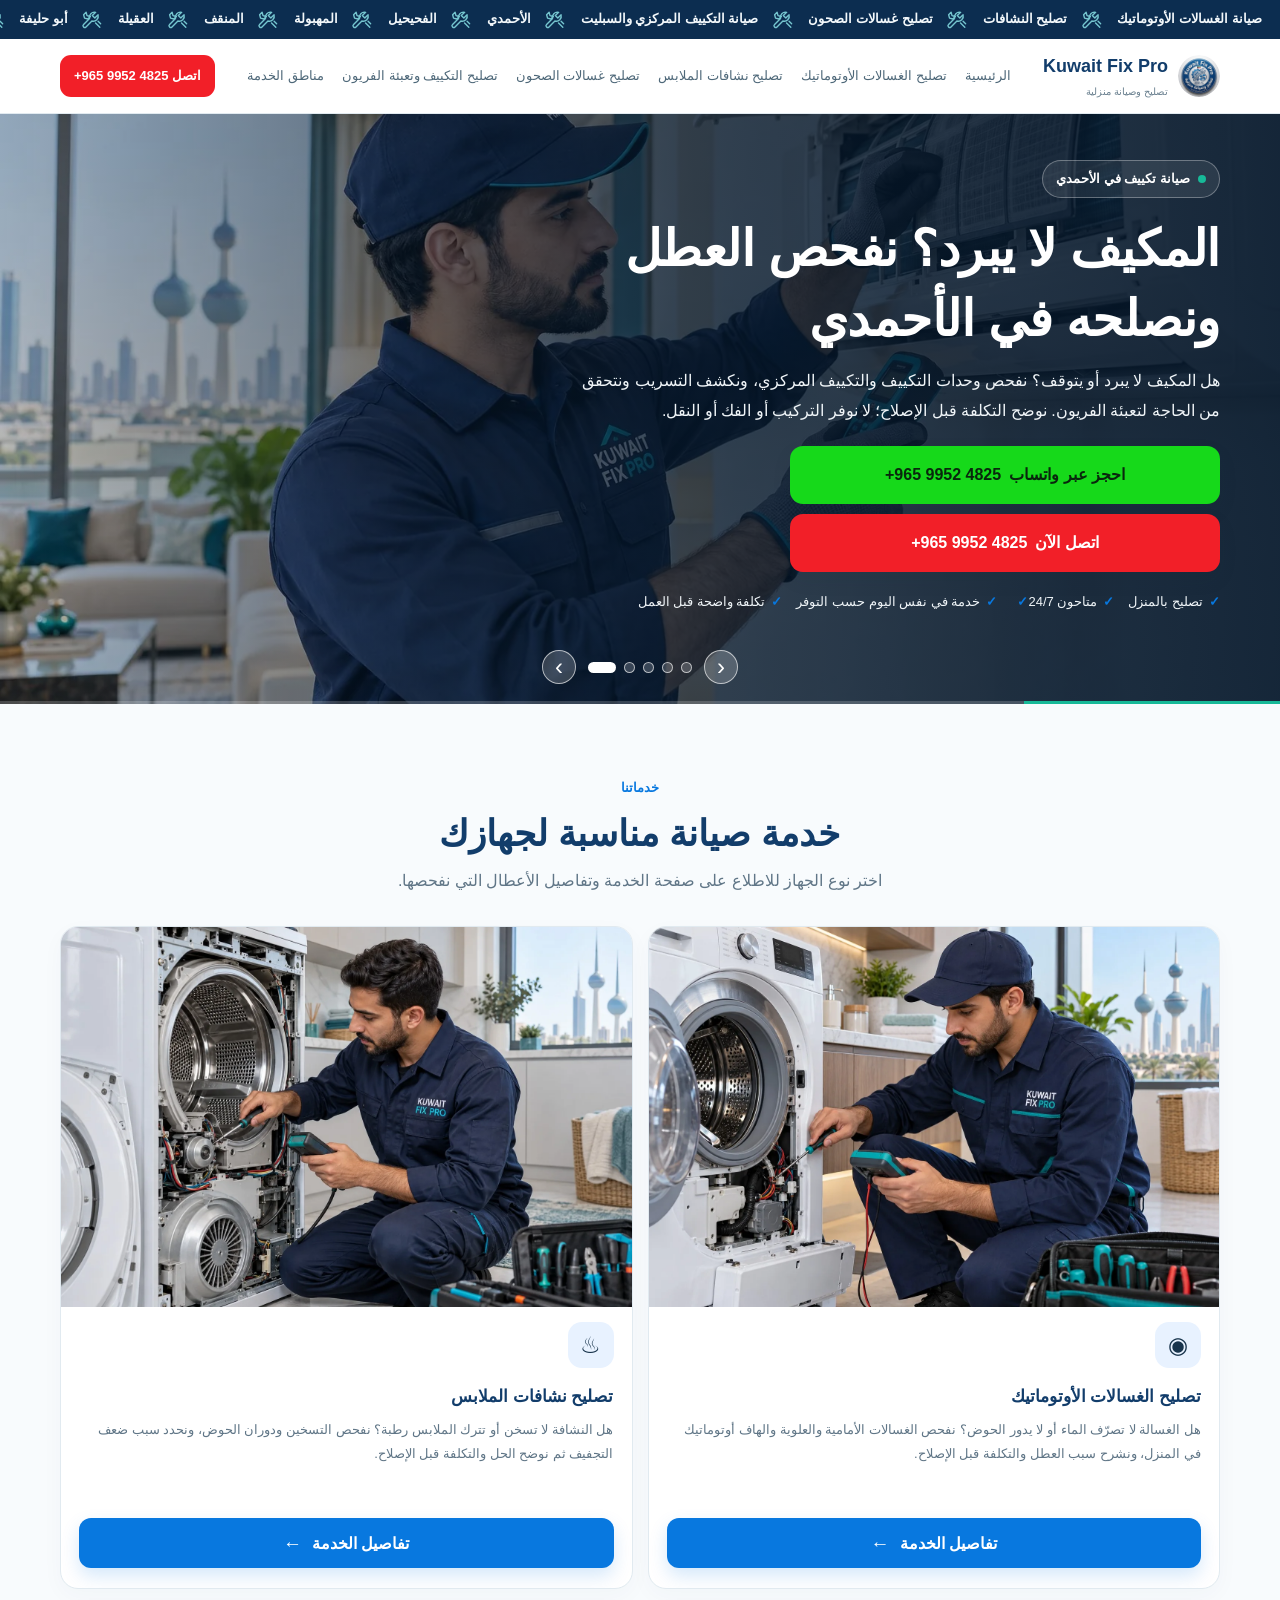
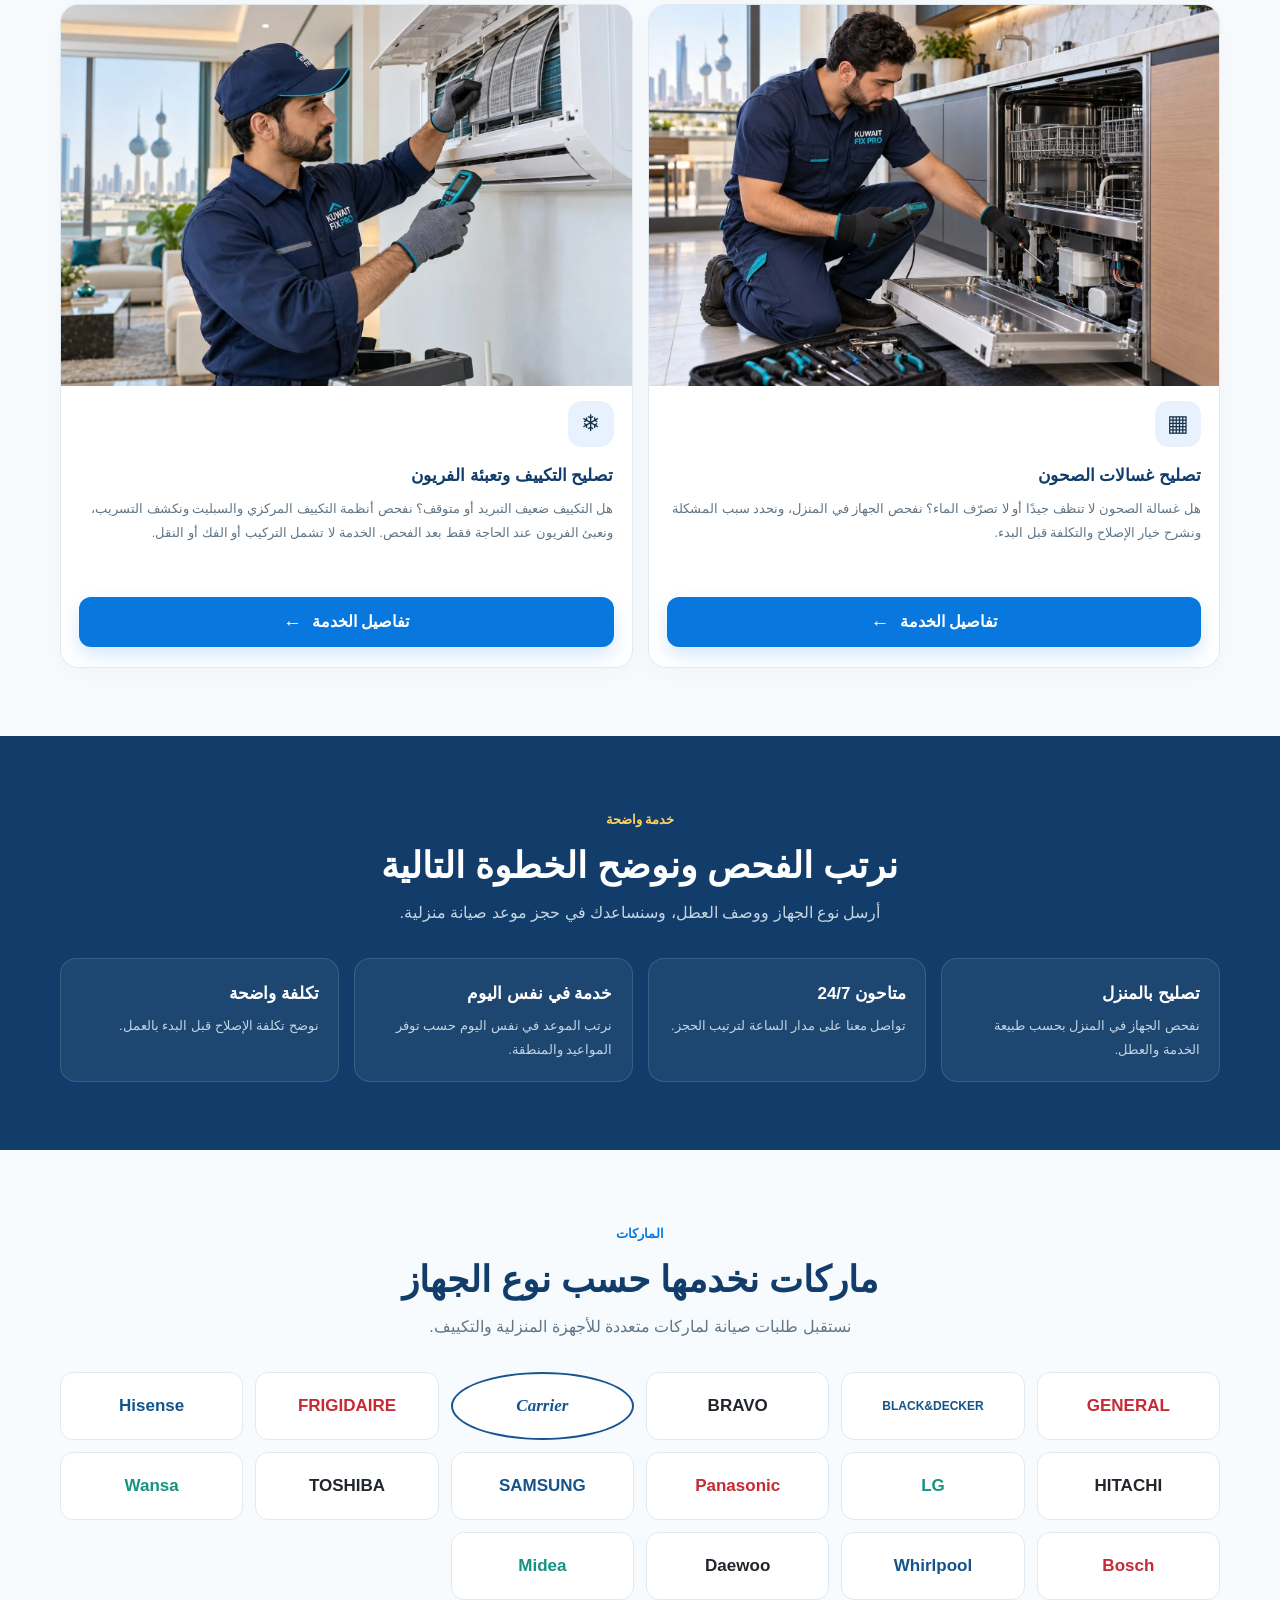
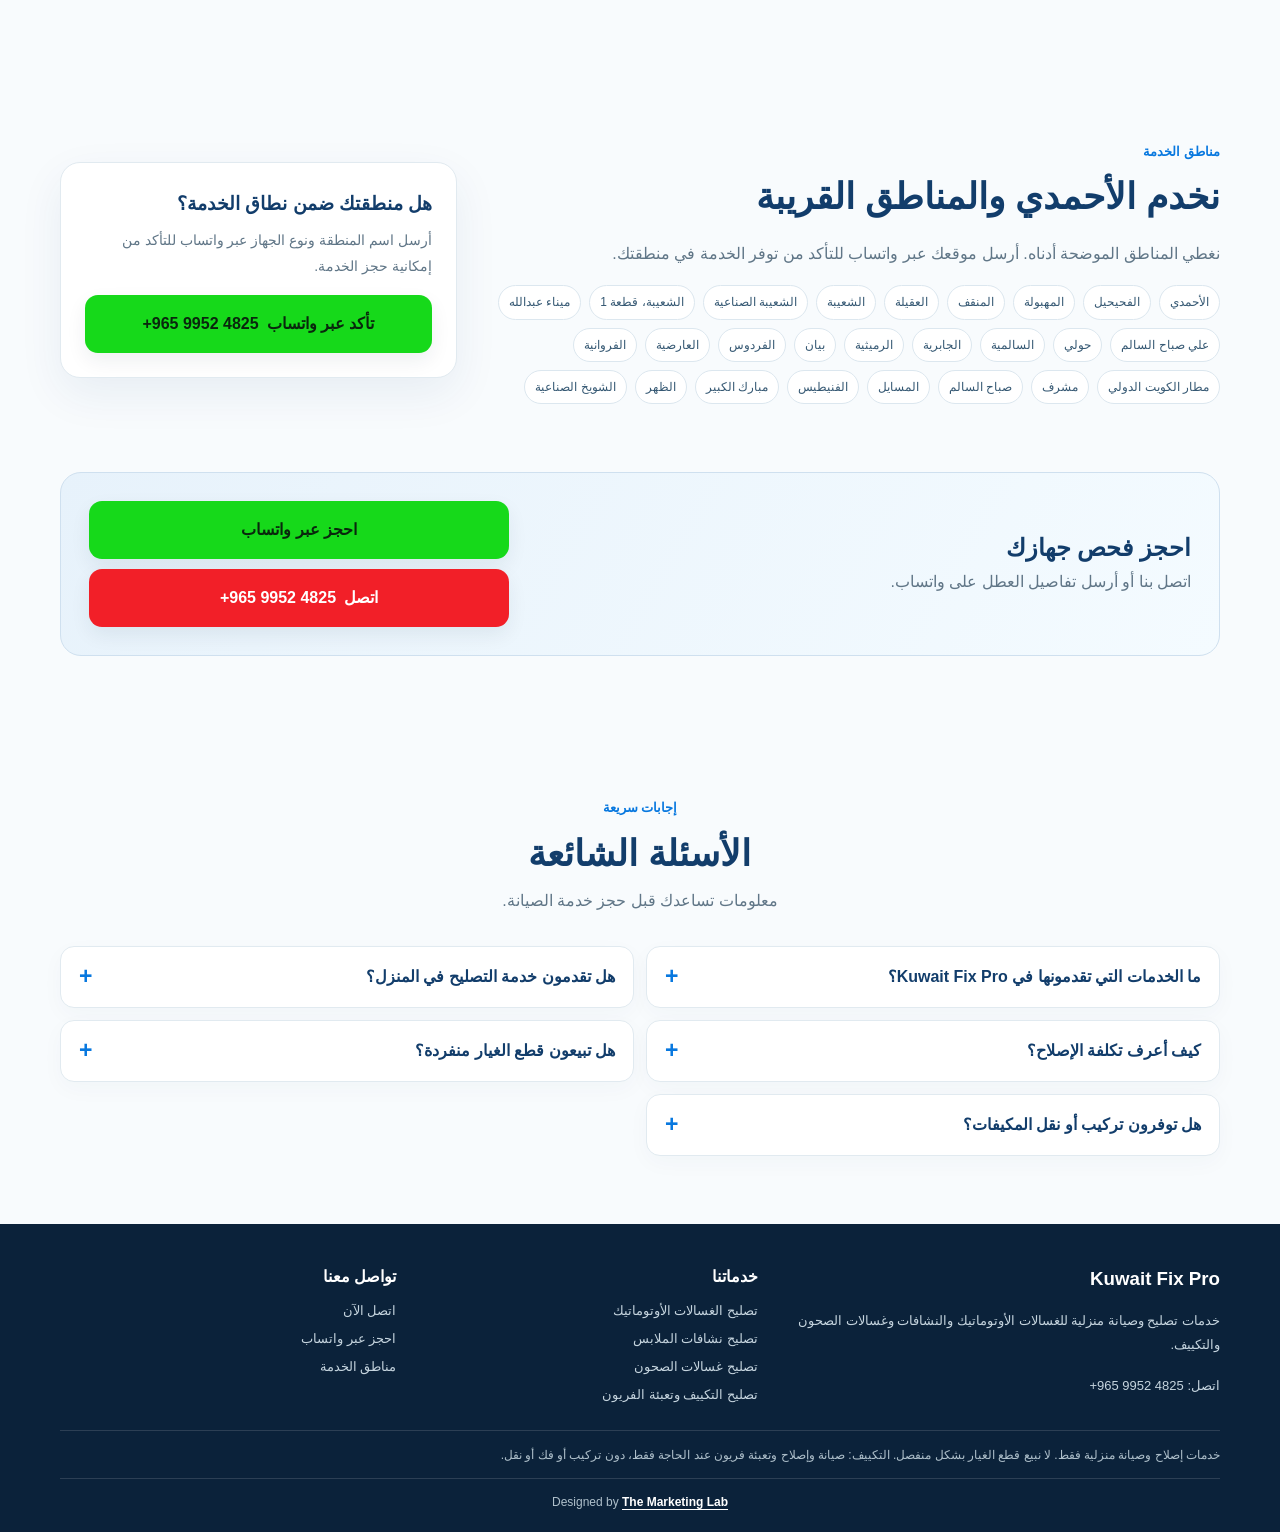
==== commit cbb83afe: "Use supplied logo in site header and favicon Add descriptive alt text for the visible brand logo.\n\" ====
--- a/index.html
+++ b/index.html
@@ -2,17 +2,17 @@
 <script>(function(w,d,s,l,i){w[l]=w[l]||[];w[l].push({"gtm.start":new Date().getTime(),event:"gtm.js"});var f=d.getElementsByTagName(s)[0],j=d.createElement(s),dl=l!=="dataLayer"?"&l="+l:"";j.async=true;j.src="https://www.googletagmanager.com/gtm.js?id="+i+dl;f.parentNode.insertBefore(j,f);})(window,document,"script","dataLayer","GTM-T76RTGN5");</script>
 <!-- End Google Tag Manager --><script async src="https://www.googletagmanager.com/gtag/js?id=AW-16918937818"></script>
 <script>window.dataLayer=window.dataLayer||[];function gtag(){dataLayer.push(arguments);}gtag("js",new Date());gtag("config","AW-16918937818");</script>
-<meta charset="utf-8"><meta name="viewport" content="width=device-width, initial-scale=1, minimum-scale=1, maximum-scale=1, user-scalable=no, viewport-fit=cover"><meta name="theme-color" content="#123d6b"><meta name="robots" content="index,follow,max-image-preview:large"><title>Kuwait Fix Pro | تصليح أجهزة منزلية وتكييف في الأحمدي</title><meta name="description" content="تصليح غسالات أوتوماتيك ونشافات وغسالات صحون في الأحمدي. صيانة تكييف مركزي وسبليت مع فحص منزلي وشرح التكلفة قبل الإصلاح. اتصل أو احجز عبر واتساب."><link rel="canonical" href="https://kuwaitfixpro.com/"><meta property="og:locale" content="ar_KW"><meta property="og:type" content="website"><meta property="og:site_name" content="Kuwait Fix Pro"><meta property="og:url" content="https://kuwaitfixpro.com/"><meta property="og:title" content="Kuwait Fix Pro | تصليح أجهزة منزلية وتكييف في الأحمدي"><meta property="og:description" content="تصليح غسالات أوتوماتيك ونشافات وغسالات صحون في الأحمدي. صيانة تكييف مركزي وسبليت مع فحص منزلي وشرح التكلفة قبل الإصلاح. اتصل أو احجز عبر واتساب."><meta name="twitter:card" content="summary_large_image"><meta name="twitter:title" content="Kuwait Fix Pro | تصليح أجهزة منزلية وتكييف في الأحمدي"><meta name="twitter:description" content="تصليح غسالات أوتوماتيك ونشافات وغسالات صحون في الأحمدي. صيانة تكييف مركزي وسبليت مع فحص منزلي وشرح التكلفة قبل الإصلاح. اتصل أو احجز عبر واتساب."><script type="application/ld+json">{"@context": "https://schema.org", "@type": "FAQPage", "mainEntity": [{"@type": "Question", "name": "ما الخدمات التي تقدمونها في Kuwait Fix Pro؟", "acceptedAnswer": {"@type": "Answer", "text": "نقدم تصليح وصيانة الغسالات الأوتوماتيك، ونشافات الملابس، وغسالات الصحون، والتكييف المركزي ووحدات التكييف."}}, {"@type": "Question", "name": "هل تقدمون خدمة التصليح في المنزل؟", "acceptedAnswer": {"@type": "Answer", "text": "نرتب فحص وإصلاح الأجهزة في المنزل في الأحمدي والمناطق التي نغطيها، بعد تأكيد الموعد."}}, {"@type": "Question", "name": "كيف أعرف تكلفة الإصلاح؟", "acceptedAnswer": {"@type": "Answer", "text": "يفحص الفني سبب المشكلة ويشرح الإجراء والتكلفة قبل بدء الإصلاح."}}, {"@type": "Question", "name": "هل تبيعون قطع الغيار منفردة؟", "acceptedAnswer": {"@type": "Answer", "text": "لا نبيع قطع الغيار بشكل منفصل. استبدال القطع يكون عند الحاجة ضمن خدمة الإصلاح فقط."}}, {"@type": "Question", "name": "هل توفرون تركيب أو نقل المكيفات؟", "acceptedAnswer": {"@type": "Answer", "text": "لا، نقدم صيانة وإصلاح التكييف وتعبئة الفريون عند الحاجة فقط، ولا نوفر التركيب أو الفك أو النقل."}}]}</script><link rel="stylesheet" href="style.css"></head><body><!-- Google Tag Manager (noscript) -->
+<meta charset="utf-8"><meta name="viewport" content="width=device-width, initial-scale=1, minimum-scale=1, maximum-scale=1, user-scalable=no, viewport-fit=cover"><meta name="theme-color" content="#123d6b"><meta name="robots" content="index,follow,max-image-preview:large"><title>Kuwait Fix Pro | تصليح أجهزة منزلية وتكييف في الأحمدي</title><meta name="description" content="تصليح غسالات أوتوماتيك ونشافات وغسالات صحون في الأحمدي. صيانة تكييف مركزي وسبليت مع فحص منزلي وشرح التكلفة قبل الإصلاح. اتصل أو احجز عبر واتساب."><link rel="canonical" href="https://www.kuwaitfixpro.com/"><meta property="og:locale" content="ar_KW"><meta property="og:type" content="website"><meta property="og:site_name" content="Kuwait Fix Pro"><meta property="og:url" content="https://www.kuwaitfixpro.com/"><meta property="og:title" content="Kuwait Fix Pro | تصليح أجهزة منزلية وتكييف في الأحمدي"><meta property="og:description" content="تصليح غسالات أوتوماتيك ونشافات وغسالات صحون في الأحمدي. صيانة تكييف مركزي وسبليت مع فحص منزلي وشرح التكلفة قبل الإصلاح. اتصل أو احجز عبر واتساب."><meta name="twitter:card" content="summary_large_image"><meta name="twitter:title" content="Kuwait Fix Pro | تصليح أجهزة منزلية وتكييف في الأحمدي"><meta name="twitter:description" content="تصليح غسالات أوتوماتيك ونشافات وغسالات صحون في الأحمدي. صيانة تكييف مركزي وسبليت مع فحص منزلي وشرح التكلفة قبل الإصلاح. اتصل أو احجز عبر واتساب."><script type="application/ld+json">{"@context": "https://schema.org", "@type": "FAQPage", "mainEntity": [{"@type": "Question", "name": "ما الخدمات التي تقدمونها في Kuwait Fix Pro؟", "acceptedAnswer": {"@type": "Answer", "text": "نقدم تصليح وصيانة الغسالات الأوتوماتيك، ونشافات الملابس، وغسالات الصحون، والتكييف المركزي ووحدات التكييف."}}, {"@type": "Question", "name": "هل تقدمون خدمة التصليح في المنزل؟", "acceptedAnswer": {"@type": "Answer", "text": "نرتب فحص وإصلاح الأجهزة في المنزل في الأحمدي والمناطق التي نغطيها، بعد تأكيد الموعد."}}, {"@type": "Question", "name": "كيف أعرف تكلفة الإصلاح؟", "acceptedAnswer": {"@type": "Answer", "text": "يفحص الفني سبب المشكلة ويشرح الإجراء والتكلفة قبل بدء الإصلاح."}}, {"@type": "Question", "name": "هل تبيعون قطع الغيار منفردة؟", "acceptedAnswer": {"@type": "Answer", "text": "لا نبيع قطع الغيار بشكل منفصل. استبدال القطع يكون عند الحاجة ضمن خدمة الإصلاح فقط."}}, {"@type": "Question", "name": "هل توفرون تركيب أو نقل المكيفات؟", "acceptedAnswer": {"@type": "Answer", "text": "لا، نقدم صيانة وإصلاح التكييف وتعبئة الفريون عند الحاجة فقط، ولا نوفر التركيب أو الفك أو النقل."}}]}</script><link rel="icon" type="image/png" href="/assets/kuwait-fix-pro-logo.png"><link rel="stylesheet" href="style.css"></head><body><!-- Google Tag Manager (noscript) -->
 <noscript><iframe src="https://www.googletagmanager.com/ns.html?id=GTM-T76RTGN5" height="0" width="0" style="display:none;visibility:hidden"></iframe></noscript>
-<!-- End Google Tag Manager (noscript) --><div class="topbar"><div class="ticker-viewport" role="region" aria-label="خدمات ومناطق Kuwait Fix Pro"><div class="ticker-track"><div class="ticker-run" dir="rtl"><span class="ticker-item">صيانة الغسالات الأوتوماتيك</span><span class="ticker-separator"><svg viewBox="0 0 28 24" aria-hidden="true"><path d="M17.9 3.3a6.1 6.1 0 0 0-7.5 7.5L3.1 18a2.1 2.1 0 0 0 3 3l7.2-7.2a6.1 6.1 0 0 0 7.5-7.5l-4 4-3.1-3.1z"/><path d="m17.7 16.2 5.2 5.2m-2.1-7.3 3.1 3.1M6.2 3.2l1.1 4.1 4.1 1.1-3 3-4.1-1.1-1.1-4.1z"/></svg></span><span class="ticker-item">تصليح النشافات</span><span class="ticker-separator"><svg viewBox="0 0 28 24" aria-hidden="true"><path d="M17.9 3.3a6.1 6.1 0 0 0-7.5 7.5L3.1 18a2.1 2.1 0 0 0 3 3l7.2-7.2a6.1 6.1 0 0 0 7.5-7.5l-4 4-3.1-3.1z"/><path d="m17.7 16.2 5.2 5.2m-2.1-7.3 3.1 3.1M6.2 3.2l1.1 4.1 4.1 1.1-3 3-4.1-1.1-1.1-4.1z"/></svg></span><span class="ticker-item">تصليح غسالات الصحون</span><span class="ticker-separator"><svg viewBox="0 0 28 24" aria-hidden="true"><path d="M17.9 3.3a6.1 6.1 0 0 0-7.5 7.5L3.1 18a2.1 2.1 0 0 0 3 3l7.2-7.2a6.1 6.1 0 0 0 7.5-7.5l-4 4-3.1-3.1z"/><path d="m17.7 16.2 5.2 5.2m-2.1-7.3 3.1 3.1M6.2 3.2l1.1 4.1 4.1 1.1-3 3-4.1-1.1-1.1-4.1z"/></svg></span><span class="ticker-item">صيانة التكييف المركزي والسبليت</span><span class="ticker-separator"><svg viewBox="0 0 28 24" aria-hidden="true"><path d="M17.9 3.3a6.1 6.1 0 0 0-7.5 7.5L3.1 18a2.1 2.1 0 0 0 3 3l7.2-7.2a6.1 6.1 0 0 0 7.5-7.5l-4 4-3.1-3.1z"/><path d="m17.7 16.2 5.2 5.2m-2.1-7.3 3.1 3.1M6.2 3.2l1.1 4.1 4.1 1.1-3 3-4.1-1.1-1.1-4.1z"/></svg></span><span class="ticker-item">الأحمدي</span><span class="ticker-separator"><svg viewBox="0 0 28 24" aria-hidden="true"><path d="M17.9 3.3a6.1 6.1 0 0 0-7.5 7.5L3.1 18a2.1 2.1 0 0 0 3 3l7.2-7.2a6.1 6.1 0 0 0 7.5-7.5l-4 4-3.1-3.1z"/><path d="m17.7 16.2 5.2 5.2m-2.1-7.3 3.1 3.1M6.2 3.2l1.1 4.1 4.1 1.1-3 3-4.1-1.1-1.1-4.1z"/></svg></span><span class="ticker-item">الفحيحيل</span><span class="ticker-separator"><svg viewBox="0 0 28 24" aria-hidden="true"><path d="M17.9 3.3a6.1 6.1 0 0 0-7.5 7.5L3.1 18a2.1 2.1 0 0 0 3 3l7.2-7.2a6.1 6.1 0 0 0 7.5-7.5l-4 4-3.1-3.1z"/><path d="m17.7 16.2 5.2 5.2m-2.1-7.3 3.1 3.1M6.2 3.2l1.1 4.1 4.1 1.1-3 3-4.1-1.1-1.1-4.1z"/></svg></span><span class="ticker-item">المهبولة</span><span class="ticker-separator"><svg viewBox="0 0 28 24" aria-hidden="true"><path d="M17.9 3.3a6.1 6.1 0 0 0-7.5 7.5L3.1 18a2.1 2.1 0 0 0 3 3l7.2-7.2a6.1 6.1 0 0 0 7.5-7.5l-4 4-3.1-3.1z"/><path d="m17.7 16.2 5.2 5.2m-2.1-7.3 3.1 3.1M6.2 3.2l1.1 4.1 4.1 1.1-3 3-4.1-1.1-1.1-4.1z"/></svg></span><span class="ticker-item">المنقف</span><span class="ticker-separator"><svg viewBox="0 0 28 24" aria-hidden="true"><path d="M17.9 3.3a6.1 6.1 0 0 0-7.5 7.5L3.1 18a2.1 2.1 0 0 0 3 3l7.2-7.2a6.1 6.1 0 0 0 7.5-7.5l-4 4-3.1-3.1z"/><path d="m17.7 16.2 5.2 5.2m-2.1-7.3 3.1 3.1M6.2 3.2l1.1 4.1 4.1 1.1-3 3-4.1-1.1-1.1-4.1z"/></svg></span><span class="ticker-item">العقيلة</span><span class="ticker-separator"><svg viewBox="0 0 28 24" aria-hidden="true"><path d="M17.9 3.3a6.1 6.1 0 0 0-7.5 7.5L3.1 18a2.1 2.1 0 0 0 3 3l7.2-7.2a6.1 6.1 0 0 0 7.5-7.5l-4 4-3.1-3.1z"/><path d="m17.7 16.2 5.2 5.2m-2.1-7.3 3.1 3.1M6.2 3.2l1.1 4.1 4.1 1.1-3 3-4.1-1.1-1.1-4.1z"/></svg></span><span class="ticker-item">أبو حليفة</span><span class="ticker-separator"><svg viewBox="0 0 28 24" aria-hidden="true"><path d="M17.9 3.3a6.1 6.1 0 0 0-7.5 7.5L3.1 18a2.1 2.1 0 0 0 3 3l7.2-7.2a6.1 6.1 0 0 0 7.5-7.5l-4 4-3.1-3.1z"/><path d="m17.7 16.2 5.2 5.2m-2.1-7.3 3.1 3.1M6.2 3.2l1.1 4.1 4.1 1.1-3 3-4.1-1.1-1.1-4.1z"/></svg></span><span class="ticker-item">الفنطاس</span><span class="ticker-separator"><svg viewBox="0 0 28 24" aria-hidden="true"><path d="M17.9 3.3a6.1 6.1 0 0 0-7.5 7.5L3.1 18a2.1 2.1 0 0 0 3 3l7.2-7.2a6.1 6.1 0 0 0 7.5-7.5l-4 4-3.1-3.1z"/><path d="m17.7 16.2 5.2 5.2m-2.1-7.3 3.1 3.1M6.2 3.2l1.1 4.1 4.1 1.1-3 3-4.1-1.1-1.1-4.1z"/></svg></span><span class="ticker-item">صباح السالم</span><span class="ticker-separator"><svg viewBox="0 0 28 24" aria-hidden="true"><path d="M17.9 3.3a6.1 6.1 0 0 0-7.5 7.5L3.1 18a2.1 2.1 0 0 0 3 3l7.2-7.2a6.1 6.1 0 0 0 7.5-7.5l-4 4-3.1-3.1z"/><path d="m17.7 16.2 5.2 5.2m-2.1-7.3 3.1 3.1M6.2 3.2l1.1 4.1 4.1 1.1-3 3-4.1-1.1-1.1-4.1z"/></svg></span><span class="ticker-item">مبارك الكبير</span><span class="ticker-separator"><svg viewBox="0 0 28 24" aria-hidden="true"><path d="M17.9 3.3a6.1 6.1 0 0 0-7.5 7.5L3.1 18a2.1 2.1 0 0 0 3 3l7.2-7.2a6.1 6.1 0 0 0 7.5-7.5l-4 4-3.1-3.1z"/><path d="m17.7 16.2 5.2 5.2m-2.1-7.3 3.1 3.1M6.2 3.2l1.1 4.1 4.1 1.1-3 3-4.1-1.1-1.1-4.1z"/></svg></span><span class="ticker-item">خدمة منزلية</span><span class="ticker-separator"><svg viewBox="0 0 28 24" aria-hidden="true"><path d="M17.9 3.3a6.1 6.1 0 0 0-7.5 7.5L3.1 18a2.1 2.1 0 0 0 3 3l7.2-7.2a6.1 6.1 0 0 0 7.5-7.5l-4 4-3.1-3.1z"/><path d="m17.7 16.2 5.2 5.2m-2.1-7.3 3.1 3.1M6.2 3.2l1.1 4.1 4.1 1.1-3 3-4.1-1.1-1.1-4.1z"/></svg></span><span class="ticker-item">متاحون 24/7</span><span class="ticker-separator"><svg viewBox="0 0 28 24" aria-hidden="true"><path d="M17.9 3.3a6.1 6.1 0 0 0-7.5 7.5L3.1 18a2.1 2.1 0 0 0 3 3l7.2-7.2a6.1 6.1 0 0 0 7.5-7.5l-4 4-3.1-3.1z"/><path d="m17.7 16.2 5.2 5.2m-2.1-7.3 3.1 3.1M6.2 3.2l1.1 4.1 4.1 1.1-3 3-4.1-1.1-1.1-4.1z"/></svg></span><span class="ticker-item">خدمة في نفس اليوم حسب التوفر</span><span class="ticker-separator"><svg viewBox="0 0 28 24" aria-hidden="true"><path d="M17.9 3.3a6.1 6.1 0 0 0-7.5 7.5L3.1 18a2.1 2.1 0 0 0 3 3l7.2-7.2a6.1 6.1 0 0 0 7.5-7.5l-4 4-3.1-3.1z"/><path d="m17.7 16.2 5.2 5.2m-2.1-7.3 3.1 3.1M6.2 3.2l1.1 4.1 4.1 1.1-3 3-4.1-1.1-1.1-4.1z"/></svg></span><span class="ticker-item">نوضح التكلفة قبل الإصلاح</span><span class="ticker-separator"><svg viewBox="0 0 28 24" aria-hidden="true"><path d="M17.9 3.3a6.1 6.1 0 0 0-7.5 7.5L3.1 18a2.1 2.1 0 0 0 3 3l7.2-7.2a6.1 6.1 0 0 0 7.5-7.5l-4 4-3.1-3.1z"/><path d="m17.7 16.2 5.2 5.2m-2.1-7.3 3.1 3.1M6.2 3.2l1.1 4.1 4.1 1.1-3 3-4.1-1.1-1.1-4.1z"/></svg></span></div><div class="ticker-run" dir="rtl" aria-hidden="true"><span class="ticker-item">صيانة الغسالات الأوتوماتيك</span><span class="ticker-separator"><svg viewBox="0 0 28 24" aria-hidden="true"><path d="M17.9 3.3a6.1 6.1 0 0 0-7.5 7.5L3.1 18a2.1 2.1 0 0 0 3 3l7.2-7.2a6.1 6.1 0 0 0 7.5-7.5l-4 4-3.1-3.1z"/><path d="m17.7 16.2 5.2 5.2m-2.1-7.3 3.1 3.1M6.2 3.2l1.1 4.1 4.1 1.1-3 3-4.1-1.1-1.1-4.1z"/></svg></span><span class="ticker-item">تصليح النشافات</span><span class="ticker-separator"><svg viewBox="0 0 28 24" aria-hidden="true"><path d="M17.9 3.3a6.1 6.1 0 0 0-7.5 7.5L3.1 18a2.1 2.1 0 0 0 3 3l7.2-7.2a6.1 6.1 0 0 0 7.5-7.5l-4 4-3.1-3.1z"/><path d="m17.7 16.2 5.2 5.2m-2.1-7.3 3.1 3.1M6.2 3.2l1.1 4.1 4.1 1.1-3 3-4.1-1.1-1.1-4.1z"/></svg></span><span class="ticker-item">تصليح غسالات الصحون</span><span class="ticker-separator"><svg viewBox="0 0 28 24" aria-hidden="true"><path d="M17.9 3.3a6.1 6.1 0 0 0-7.5 7.5L3.1 18a2.1 2.1 0 0 0 3 3l7.2-7.2a6.1 6.1 0 0 0 7.5-7.5l-4 4-3.1-3.1z"/><path d="m17.7 16.2 5.2 5.2m-2.1-7.3 3.1 3.1M6.2 3.2l1.1 4.1 4.1 1.1-3 3-4.1-1.1-1.1-4.1z"/></svg></span><span class="ticker-item">صيانة التكييف المركزي والسبليت</span><span class="ticker-separator"><svg viewBox="0 0 28 24" aria-hidden="true"><path d="M17.9 3.3a6.1 6.1 0 0 0-7.5 7.5L3.1 18a2.1 2.1 0 0 0 3 3l7.2-7.2a6.1 6.1 0 0 0 7.5-7.5l-4 4-3.1-3.1z"/><path d="m17.7 16.2 5.2 5.2m-2.1-7.3 3.1 3.1M6.2 3.2l1.1 4.1 4.1 1.1-3 3-4.1-1.1-1.1-4.1z"/></svg></span><span class="ticker-item">الأحمدي</span><span class="ticker-separator"><svg viewBox="0 0 28 24" aria-hidden="true"><path d="M17.9 3.3a6.1 6.1 0 0 0-7.5 7.5L3.1 18a2.1 2.1 0 0 0 3 3l7.2-7.2a6.1 6.1 0 0 0 7.5-7.5l-4 4-3.1-3.1z"/><path d="m17.7 16.2 5.2 5.2m-2.1-7.3 3.1 3.1M6.2 3.2l1.1 4.1 4.1 1.1-3 3-4.1-1.1-1.1-4.1z"/></svg></span><span class="ticker-item">الفحيحيل</span><span class="ticker-separator"><svg viewBox="0 0 28 24" aria-hidden="true"><path d="M17.9 3.3a6.1 6.1 0 0 0-7.5 7.5L3.1 18a2.1 2.1 0 0 0 3 3l7.2-7.2a6.1 6.1 0 0 0 7.5-7.5l-4 4-3.1-3.1z"/><path d="m17.7 16.2 5.2 5.2m-2.1-7.3 3.1 3.1M6.2 3.2l1.1 4.1 4.1 1.1-3 3-4.1-1.1-1.1-4.1z"/></svg></span><span class="ticker-item">المهبولة</span><span class="ticker-separator"><svg viewBox="0 0 28 24" aria-hidden="true"><path d="M17.9 3.3a6.1 6.1 0 0 0-7.5 7.5L3.1 18a2.1 2.1 0 0 0 3 3l7.2-7.2a6.1 6.1 0 0 0 7.5-7.5l-4 4-3.1-3.1z"/><path d="m17.7 16.2 5.2 5.2m-2.1-7.3 3.1 3.1M6.2 3.2l1.1 4.1 4.1 1.1-3 3-4.1-1.1-1.1-4.1z"/></svg></span><span class="ticker-item">المنقف</span><span class="ticker-separator"><svg viewBox="0 0 28 24" aria-hidden="true"><path d="M17.9 3.3a6.1 6.1 0 0 0-7.5 7.5L3.1 18a2.1 2.1 0 0 0 3 3l7.2-7.2a6.1 6.1 0 0 0 7.5-7.5l-4 4-3.1-3.1z"/><path d="m17.7 16.2 5.2 5.2m-2.1-7.3 3.1 3.1M6.2 3.2l1.1 4.1 4.1 1.1-3 3-4.1-1.1-1.1-4.1z"/></svg></span><span class="ticker-item">العقيلة</span><span class="ticker-separator"><svg viewBox="0 0 28 24" aria-hidden="true"><path d="M17.9 3.3a6.1 6.1 0 0 0-7.5 7.5L3.1 18a2.1 2.1 0 0 0 3 3l7.2-7.2a6.1 6.1 0 0 0 7.5-7.5l-4 4-3.1-3.1z"/><path d="m17.7 16.2 5.2 5.2m-2.1-7.3 3.1 3.1M6.2 3.2l1.1 4.1 4.1 1.1-3 3-4.1-1.1-1.1-4.1z"/></svg></span><span class="ticker-item">أبو حليفة</span><span class="ticker-separator"><svg viewBox="0 0 28 24" aria-hidden="true"><path d="M17.9 3.3a6.1 6.1 0 0 0-7.5 7.5L3.1 18a2.1 2.1 0 0 0 3 3l7.2-7.2a6.1 6.1 0 0 0 7.5-7.5l-4 4-3.1-3.1z"/><path d="m17.7 16.2 5.2 5.2m-2.1-7.3 3.1 3.1M6.2 3.2l1.1 4.1 4.1 1.1-3 3-4.1-1.1-1.1-4.1z"/></svg></span><span class="ticker-item">الفنطاس</span><span class="ticker-separator"><svg viewBox="0 0 28 24" aria-hidden="true"><path d="M17.9 3.3a6.1 6.1 0 0 0-7.5 7.5L3.1 18a2.1 2.1 0 0 0 3 3l7.2-7.2a6.1 6.1 0 0 0 7.5-7.5l-4 4-3.1-3.1z"/><path d="m17.7 16.2 5.2 5.2m-2.1-7.3 3.1 3.1M6.2 3.2l1.1 4.1 4.1 1.1-3 3-4.1-1.1-1.1-4.1z"/></svg></span><span class="ticker-item">صباح السالم</span><span class="ticker-separator"><svg viewBox="0 0 28 24" aria-hidden="true"><path d="M17.9 3.3a6.1 6.1 0 0 0-7.5 7.5L3.1 18a2.1 2.1 0 0 0 3 3l7.2-7.2a6.1 6.1 0 0 0 7.5-7.5l-4 4-3.1-3.1z"/><path d="m17.7 16.2 5.2 5.2m-2.1-7.3 3.1 3.1M6.2 3.2l1.1 4.1 4.1 1.1-3 3-4.1-1.1-1.1-4.1z"/></svg></span><span class="ticker-item">مبارك الكبير</span><span class="ticker-separator"><svg viewBox="0 0 28 24" aria-hidden="true"><path d="M17.9 3.3a6.1 6.1 0 0 0-7.5 7.5L3.1 18a2.1 2.1 0 0 0 3 3l7.2-7.2a6.1 6.1 0 0 0 7.5-7.5l-4 4-3.1-3.1z"/><path d="m17.7 16.2 5.2 5.2m-2.1-7.3 3.1 3.1M6.2 3.2l1.1 4.1 4.1 1.1-3 3-4.1-1.1-1.1-4.1z"/></svg></span><span class="ticker-item">خدمة منزلية</span><span class="ticker-separator"><svg viewBox="0 0 28 24" aria-hidden="true"><path d="M17.9 3.3a6.1 6.1 0 0 0-7.5 7.5L3.1 18a2.1 2.1 0 0 0 3 3l7.2-7.2a6.1 6.1 0 0 0 7.5-7.5l-4 4-3.1-3.1z"/><path d="m17.7 16.2 5.2 5.2m-2.1-7.3 3.1 3.1M6.2 3.2l1.1 4.1 4.1 1.1-3 3-4.1-1.1-1.1-4.1z"/></svg></span><span class="ticker-item">متاحون 24/7</span><span class="ticker-separator"><svg viewBox="0 0 28 24" aria-hidden="true"><path d="M17.9 3.3a6.1 6.1 0 0 0-7.5 7.5L3.1 18a2.1 2.1 0 0 0 3 3l7.2-7.2a6.1 6.1 0 0 0 7.5-7.5l-4 4-3.1-3.1z"/><path d="m17.7 16.2 5.2 5.2m-2.1-7.3 3.1 3.1M6.2 3.2l1.1 4.1 4.1 1.1-3 3-4.1-1.1-1.1-4.1z"/></svg></span><span class="ticker-item">خدمة في نفس اليوم حسب التوفر</span><span class="ticker-separator"><svg viewBox="0 0 28 24" aria-hidden="true"><path d="M17.9 3.3a6.1 6.1 0 0 0-7.5 7.5L3.1 18a2.1 2.1 0 0 0 3 3l7.2-7.2a6.1 6.1 0 0 0 7.5-7.5l-4 4-3.1-3.1z"/><path d="m17.7 16.2 5.2 5.2m-2.1-7.3 3.1 3.1M6.2 3.2l1.1 4.1 4.1 1.1-3 3-4.1-1.1-1.1-4.1z"/></svg></span><span class="ticker-item">نوضح التكلفة قبل الإصلاح</span><span class="ticker-separator"><svg viewBox="0 0 28 24" aria-hidden="true"><path d="M17.9 3.3a6.1 6.1 0 0 0-7.5 7.5L3.1 18a2.1 2.1 0 0 0 3 3l7.2-7.2a6.1 6.1 0 0 0 7.5-7.5l-4 4-3.1-3.1z"/><path d="m17.7 16.2 5.2 5.2m-2.1-7.3 3.1 3.1M6.2 3.2l1.1 4.1 4.1 1.1-3 3-4.1-1.1-1.1-4.1z"/></svg></span></div></div></div></div><header class="header"><div class="wrap head"><a class="brand" href="index.html"><span class="brandmark"><svg viewBox="0 0 48 48" role="img" aria-label="أجهزة الصيانة الأربعة"><circle cx="24" cy="24" r="22" fill="#0878df"/><circle cx="24" cy="24" r="20.5" fill="none" stroke="#75c5cf" stroke-width="1.5"/><g fill="none" stroke="#fff" stroke-width="1.5" stroke-linecap="round" stroke-linejoin="round"><rect x="8" y="9" width="13" height="14" rx="2"/><path d="M11 12h2m3 0h2"/><circle cx="14.5" cy="17" r="3.6"/><rect x="27" y="9" width="13" height="14" rx="2"/><path d="M30 12h1.5"/><circle cx="33.5" cy="17" r="3.6"/><rect x="8" y="26" width="13" height="13" rx="2"/><path d="M10.5 29h8m-7 3h6m-6 3h6"/><path d="M27 29q0-3 3-3h7q3 0 3 3v7q0 3-3 3h-7q-3 0-3-3z"/><path d="M29 32h9m-8 2h7m-6 2h5"/></g></svg></span><span>Kuwait Fix Pro<small style="display:block;font-size:10px;color:#6b8190;font-weight:500">تصليح وصيانة منزلية</small></span></a><nav class="nav"><a href="index.html">الرئيسية</a><a href="washing-machine-repair.html">تصليح الغسالات الأوتوماتيك</a><a href="dryer-repair.html">تصليح نشافات الملابس</a><a href="dishwasher-repair.html">تصليح غسالات الصحون</a><a href="ac-repair.html">تصليح التكييف وتعبئة الفريون</a><a href="index.html#areas">مناطق الخدمة</a></nav><a class="head-cta" href="tel:+96599524825">اتصل <span class="ltr" dir="ltr">+965 9952 4825</span></a></div></header><main><section class="hero hero-carousel" aria-label="خدمات Kuwait Fix Pro" aria-roledescription="carousel"><div class="hero-slides">
+<!-- End Google Tag Manager (noscript) --><div class="topbar"><div class="ticker-viewport" role="region" aria-label="خدمات ومناطق Kuwait Fix Pro"><div class="ticker-track"><div class="ticker-run" dir="rtl"><span class="ticker-item">صيانة الغسالات الأوتوماتيك</span><span class="ticker-separator"><svg viewBox="0 0 28 24" aria-hidden="true"><path d="M17.9 3.3a6.1 6.1 0 0 0-7.5 7.5L3.1 18a2.1 2.1 0 0 0 3 3l7.2-7.2a6.1 6.1 0 0 0 7.5-7.5l-4 4-3.1-3.1z"/><path d="m17.7 16.2 5.2 5.2m-2.1-7.3 3.1 3.1M6.2 3.2l1.1 4.1 4.1 1.1-3 3-4.1-1.1-1.1-4.1z"/></svg></span><span class="ticker-item">تصليح النشافات</span><span class="ticker-separator"><svg viewBox="0 0 28 24" aria-hidden="true"><path d="M17.9 3.3a6.1 6.1 0 0 0-7.5 7.5L3.1 18a2.1 2.1 0 0 0 3 3l7.2-7.2a6.1 6.1 0 0 0 7.5-7.5l-4 4-3.1-3.1z"/><path d="m17.7 16.2 5.2 5.2m-2.1-7.3 3.1 3.1M6.2 3.2l1.1 4.1 4.1 1.1-3 3-4.1-1.1-1.1-4.1z"/></svg></span><span class="ticker-item">تصليح غسالات الصحون</span><span class="ticker-separator"><svg viewBox="0 0 28 24" aria-hidden="true"><path d="M17.9 3.3a6.1 6.1 0 0 0-7.5 7.5L3.1 18a2.1 2.1 0 0 0 3 3l7.2-7.2a6.1 6.1 0 0 0 7.5-7.5l-4 4-3.1-3.1z"/><path d="m17.7 16.2 5.2 5.2m-2.1-7.3 3.1 3.1M6.2 3.2l1.1 4.1 4.1 1.1-3 3-4.1-1.1-1.1-4.1z"/></svg></span><span class="ticker-item">صيانة التكييف المركزي والسبليت</span><span class="ticker-separator"><svg viewBox="0 0 28 24" aria-hidden="true"><path d="M17.9 3.3a6.1 6.1 0 0 0-7.5 7.5L3.1 18a2.1 2.1 0 0 0 3 3l7.2-7.2a6.1 6.1 0 0 0 7.5-7.5l-4 4-3.1-3.1z"/><path d="m17.7 16.2 5.2 5.2m-2.1-7.3 3.1 3.1M6.2 3.2l1.1 4.1 4.1 1.1-3 3-4.1-1.1-1.1-4.1z"/></svg></span><span class="ticker-item">الأحمدي</span><span class="ticker-separator"><svg viewBox="0 0 28 24" aria-hidden="true"><path d="M17.9 3.3a6.1 6.1 0 0 0-7.5 7.5L3.1 18a2.1 2.1 0 0 0 3 3l7.2-7.2a6.1 6.1 0 0 0 7.5-7.5l-4 4-3.1-3.1z"/><path d="m17.7 16.2 5.2 5.2m-2.1-7.3 3.1 3.1M6.2 3.2l1.1 4.1 4.1 1.1-3 3-4.1-1.1-1.1-4.1z"/></svg></span><span class="ticker-item">الفحيحيل</span><span class="ticker-separator"><svg viewBox="0 0 28 24" aria-hidden="true"><path d="M17.9 3.3a6.1 6.1 0 0 0-7.5 7.5L3.1 18a2.1 2.1 0 0 0 3 3l7.2-7.2a6.1 6.1 0 0 0 7.5-7.5l-4 4-3.1-3.1z"/><path d="m17.7 16.2 5.2 5.2m-2.1-7.3 3.1 3.1M6.2 3.2l1.1 4.1 4.1 1.1-3 3-4.1-1.1-1.1-4.1z"/></svg></span><span class="ticker-item">المهبولة</span><span class="ticker-separator"><svg viewBox="0 0 28 24" aria-hidden="true"><path d="M17.9 3.3a6.1 6.1 0 0 0-7.5 7.5L3.1 18a2.1 2.1 0 0 0 3 3l7.2-7.2a6.1 6.1 0 0 0 7.5-7.5l-4 4-3.1-3.1z"/><path d="m17.7 16.2 5.2 5.2m-2.1-7.3 3.1 3.1M6.2 3.2l1.1 4.1 4.1 1.1-3 3-4.1-1.1-1.1-4.1z"/></svg></span><span class="ticker-item">المنقف</span><span class="ticker-separator"><svg viewBox="0 0 28 24" aria-hidden="true"><path d="M17.9 3.3a6.1 6.1 0 0 0-7.5 7.5L3.1 18a2.1 2.1 0 0 0 3 3l7.2-7.2a6.1 6.1 0 0 0 7.5-7.5l-4 4-3.1-3.1z"/><path d="m17.7 16.2 5.2 5.2m-2.1-7.3 3.1 3.1M6.2 3.2l1.1 4.1 4.1 1.1-3 3-4.1-1.1-1.1-4.1z"/></svg></span><span class="ticker-item">العقيلة</span><span class="ticker-separator"><svg viewBox="0 0 28 24" aria-hidden="true"><path d="M17.9 3.3a6.1 6.1 0 0 0-7.5 7.5L3.1 18a2.1 2.1 0 0 0 3 3l7.2-7.2a6.1 6.1 0 0 0 7.5-7.5l-4 4-3.1-3.1z"/><path d="m17.7 16.2 5.2 5.2m-2.1-7.3 3.1 3.1M6.2 3.2l1.1 4.1 4.1 1.1-3 3-4.1-1.1-1.1-4.1z"/></svg></span><span class="ticker-item">أبو حليفة</span><span class="ticker-separator"><svg viewBox="0 0 28 24" aria-hidden="true"><path d="M17.9 3.3a6.1 6.1 0 0 0-7.5 7.5L3.1 18a2.1 2.1 0 0 0 3 3l7.2-7.2a6.1 6.1 0 0 0 7.5-7.5l-4 4-3.1-3.1z"/><path d="m17.7 16.2 5.2 5.2m-2.1-7.3 3.1 3.1M6.2 3.2l1.1 4.1 4.1 1.1-3 3-4.1-1.1-1.1-4.1z"/></svg></span><span class="ticker-item">الفنطاس</span><span class="ticker-separator"><svg viewBox="0 0 28 24" aria-hidden="true"><path d="M17.9 3.3a6.1 6.1 0 0 0-7.5 7.5L3.1 18a2.1 2.1 0 0 0 3 3l7.2-7.2a6.1 6.1 0 0 0 7.5-7.5l-4 4-3.1-3.1z"/><path d="m17.7 16.2 5.2 5.2m-2.1-7.3 3.1 3.1M6.2 3.2l1.1 4.1 4.1 1.1-3 3-4.1-1.1-1.1-4.1z"/></svg></span><span class="ticker-item">صباح السالم</span><span class="ticker-separator"><svg viewBox="0 0 28 24" aria-hidden="true"><path d="M17.9 3.3a6.1 6.1 0 0 0-7.5 7.5L3.1 18a2.1 2.1 0 0 0 3 3l7.2-7.2a6.1 6.1 0 0 0 7.5-7.5l-4 4-3.1-3.1z"/><path d="m17.7 16.2 5.2 5.2m-2.1-7.3 3.1 3.1M6.2 3.2l1.1 4.1 4.1 1.1-3 3-4.1-1.1-1.1-4.1z"/></svg></span><span class="ticker-item">مبارك الكبير</span><span class="ticker-separator"><svg viewBox="0 0 28 24" aria-hidden="true"><path d="M17.9 3.3a6.1 6.1 0 0 0-7.5 7.5L3.1 18a2.1 2.1 0 0 0 3 3l7.2-7.2a6.1 6.1 0 0 0 7.5-7.5l-4 4-3.1-3.1z"/><path d="m17.7 16.2 5.2 5.2m-2.1-7.3 3.1 3.1M6.2 3.2l1.1 4.1 4.1 1.1-3 3-4.1-1.1-1.1-4.1z"/></svg></span><span class="ticker-item">خدمة منزلية</span><span class="ticker-separator"><svg viewBox="0 0 28 24" aria-hidden="true"><path d="M17.9 3.3a6.1 6.1 0 0 0-7.5 7.5L3.1 18a2.1 2.1 0 0 0 3 3l7.2-7.2a6.1 6.1 0 0 0 7.5-7.5l-4 4-3.1-3.1z"/><path d="m17.7 16.2 5.2 5.2m-2.1-7.3 3.1 3.1M6.2 3.2l1.1 4.1 4.1 1.1-3 3-4.1-1.1-1.1-4.1z"/></svg></span><span class="ticker-item">متاحون 24/7</span><span class="ticker-separator"><svg viewBox="0 0 28 24" aria-hidden="true"><path d="M17.9 3.3a6.1 6.1 0 0 0-7.5 7.5L3.1 18a2.1 2.1 0 0 0 3 3l7.2-7.2a6.1 6.1 0 0 0 7.5-7.5l-4 4-3.1-3.1z"/><path d="m17.7 16.2 5.2 5.2m-2.1-7.3 3.1 3.1M6.2 3.2l1.1 4.1 4.1 1.1-3 3-4.1-1.1-1.1-4.1z"/></svg></span><span class="ticker-item">خدمة في نفس اليوم حسب التوفر</span><span class="ticker-separator"><svg viewBox="0 0 28 24" aria-hidden="true"><path d="M17.9 3.3a6.1 6.1 0 0 0-7.5 7.5L3.1 18a2.1 2.1 0 0 0 3 3l7.2-7.2a6.1 6.1 0 0 0 7.5-7.5l-4 4-3.1-3.1z"/><path d="m17.7 16.2 5.2 5.2m-2.1-7.3 3.1 3.1M6.2 3.2l1.1 4.1 4.1 1.1-3 3-4.1-1.1-1.1-4.1z"/></svg></span><span class="ticker-item">نوضح التكلفة قبل الإصلاح</span><span class="ticker-separator"><svg viewBox="0 0 28 24" aria-hidden="true"><path d="M17.9 3.3a6.1 6.1 0 0 0-7.5 7.5L3.1 18a2.1 2.1 0 0 0 3 3l7.2-7.2a6.1 6.1 0 0 0 7.5-7.5l-4 4-3.1-3.1z"/><path d="m17.7 16.2 5.2 5.2m-2.1-7.3 3.1 3.1M6.2 3.2l1.1 4.1 4.1 1.1-3 3-4.1-1.1-1.1-4.1z"/></svg></span></div><div class="ticker-run" dir="rtl" aria-hidden="true"><span class="ticker-item">صيانة الغسالات الأوتوماتيك</span><span class="ticker-separator"><svg viewBox="0 0 28 24" aria-hidden="true"><path d="M17.9 3.3a6.1 6.1 0 0 0-7.5 7.5L3.1 18a2.1 2.1 0 0 0 3 3l7.2-7.2a6.1 6.1 0 0 0 7.5-7.5l-4 4-3.1-3.1z"/><path d="m17.7 16.2 5.2 5.2m-2.1-7.3 3.1 3.1M6.2 3.2l1.1 4.1 4.1 1.1-3 3-4.1-1.1-1.1-4.1z"/></svg></span><span class="ticker-item">تصليح النشافات</span><span class="ticker-separator"><svg viewBox="0 0 28 24" aria-hidden="true"><path d="M17.9 3.3a6.1 6.1 0 0 0-7.5 7.5L3.1 18a2.1 2.1 0 0 0 3 3l7.2-7.2a6.1 6.1 0 0 0 7.5-7.5l-4 4-3.1-3.1z"/><path d="m17.7 16.2 5.2 5.2m-2.1-7.3 3.1 3.1M6.2 3.2l1.1 4.1 4.1 1.1-3 3-4.1-1.1-1.1-4.1z"/></svg></span><span class="ticker-item">تصليح غسالات الصحون</span><span class="ticker-separator"><svg viewBox="0 0 28 24" aria-hidden="true"><path d="M17.9 3.3a6.1 6.1 0 0 0-7.5 7.5L3.1 18a2.1 2.1 0 0 0 3 3l7.2-7.2a6.1 6.1 0 0 0 7.5-7.5l-4 4-3.1-3.1z"/><path d="m17.7 16.2 5.2 5.2m-2.1-7.3 3.1 3.1M6.2 3.2l1.1 4.1 4.1 1.1-3 3-4.1-1.1-1.1-4.1z"/></svg></span><span class="ticker-item">صيانة التكييف المركزي والسبليت</span><span class="ticker-separator"><svg viewBox="0 0 28 24" aria-hidden="true"><path d="M17.9 3.3a6.1 6.1 0 0 0-7.5 7.5L3.1 18a2.1 2.1 0 0 0 3 3l7.2-7.2a6.1 6.1 0 0 0 7.5-7.5l-4 4-3.1-3.1z"/><path d="m17.7 16.2 5.2 5.2m-2.1-7.3 3.1 3.1M6.2 3.2l1.1 4.1 4.1 1.1-3 3-4.1-1.1-1.1-4.1z"/></svg></span><span class="ticker-item">الأحمدي</span><span class="ticker-separator"><svg viewBox="0 0 28 24" aria-hidden="true"><path d="M17.9 3.3a6.1 6.1 0 0 0-7.5 7.5L3.1 18a2.1 2.1 0 0 0 3 3l7.2-7.2a6.1 6.1 0 0 0 7.5-7.5l-4 4-3.1-3.1z"/><path d="m17.7 16.2 5.2 5.2m-2.1-7.3 3.1 3.1M6.2 3.2l1.1 4.1 4.1 1.1-3 3-4.1-1.1-1.1-4.1z"/></svg></span><span class="ticker-item">الفحيحيل</span><span class="ticker-separator"><svg viewBox="0 0 28 24" aria-hidden="true"><path d="M17.9 3.3a6.1 6.1 0 0 0-7.5 7.5L3.1 18a2.1 2.1 0 0 0 3 3l7.2-7.2a6.1 6.1 0 0 0 7.5-7.5l-4 4-3.1-3.1z"/><path d="m17.7 16.2 5.2 5.2m-2.1-7.3 3.1 3.1M6.2 3.2l1.1 4.1 4.1 1.1-3 3-4.1-1.1-1.1-4.1z"/></svg></span><span class="ticker-item">المهبولة</span><span class="ticker-separator"><svg viewBox="0 0 28 24" aria-hidden="true"><path d="M17.9 3.3a6.1 6.1 0 0 0-7.5 7.5L3.1 18a2.1 2.1 0 0 0 3 3l7.2-7.2a6.1 6.1 0 0 0 7.5-7.5l-4 4-3.1-3.1z"/><path d="m17.7 16.2 5.2 5.2m-2.1-7.3 3.1 3.1M6.2 3.2l1.1 4.1 4.1 1.1-3 3-4.1-1.1-1.1-4.1z"/></svg></span><span class="ticker-item">المنقف</span><span class="ticker-separator"><svg viewBox="0 0 28 24" aria-hidden="true"><path d="M17.9 3.3a6.1 6.1 0 0 0-7.5 7.5L3.1 18a2.1 2.1 0 0 0 3 3l7.2-7.2a6.1 6.1 0 0 0 7.5-7.5l-4 4-3.1-3.1z"/><path d="m17.7 16.2 5.2 5.2m-2.1-7.3 3.1 3.1M6.2 3.2l1.1 4.1 4.1 1.1-3 3-4.1-1.1-1.1-4.1z"/></svg></span><span class="ticker-item">العقيلة</span><span class="ticker-separator"><svg viewBox="0 0 28 24" aria-hidden="true"><path d="M17.9 3.3a6.1 6.1 0 0 0-7.5 7.5L3.1 18a2.1 2.1 0 0 0 3 3l7.2-7.2a6.1 6.1 0 0 0 7.5-7.5l-4 4-3.1-3.1z"/><path d="m17.7 16.2 5.2 5.2m-2.1-7.3 3.1 3.1M6.2 3.2l1.1 4.1 4.1 1.1-3 3-4.1-1.1-1.1-4.1z"/></svg></span><span class="ticker-item">أبو حليفة</span><span class="ticker-separator"><svg viewBox="0 0 28 24" aria-hidden="true"><path d="M17.9 3.3a6.1 6.1 0 0 0-7.5 7.5L3.1 18a2.1 2.1 0 0 0 3 3l7.2-7.2a6.1 6.1 0 0 0 7.5-7.5l-4 4-3.1-3.1z"/><path d="m17.7 16.2 5.2 5.2m-2.1-7.3 3.1 3.1M6.2 3.2l1.1 4.1 4.1 1.1-3 3-4.1-1.1-1.1-4.1z"/></svg></span><span class="ticker-item">الفنطاس</span><span class="ticker-separator"><svg viewBox="0 0 28 24" aria-hidden="true"><path d="M17.9 3.3a6.1 6.1 0 0 0-7.5 7.5L3.1 18a2.1 2.1 0 0 0 3 3l7.2-7.2a6.1 6.1 0 0 0 7.5-7.5l-4 4-3.1-3.1z"/><path d="m17.7 16.2 5.2 5.2m-2.1-7.3 3.1 3.1M6.2 3.2l1.1 4.1 4.1 1.1-3 3-4.1-1.1-1.1-4.1z"/></svg></span><span class="ticker-item">صباح السالم</span><span class="ticker-separator"><svg viewBox="0 0 28 24" aria-hidden="true"><path d="M17.9 3.3a6.1 6.1 0 0 0-7.5 7.5L3.1 18a2.1 2.1 0 0 0 3 3l7.2-7.2a6.1 6.1 0 0 0 7.5-7.5l-4 4-3.1-3.1z"/><path d="m17.7 16.2 5.2 5.2m-2.1-7.3 3.1 3.1M6.2 3.2l1.1 4.1 4.1 1.1-3 3-4.1-1.1-1.1-4.1z"/></svg></span><span class="ticker-item">مبارك الكبير</span><span class="ticker-separator"><svg viewBox="0 0 28 24" aria-hidden="true"><path d="M17.9 3.3a6.1 6.1 0 0 0-7.5 7.5L3.1 18a2.1 2.1 0 0 0 3 3l7.2-7.2a6.1 6.1 0 0 0 7.5-7.5l-4 4-3.1-3.1z"/><path d="m17.7 16.2 5.2 5.2m-2.1-7.3 3.1 3.1M6.2 3.2l1.1 4.1 4.1 1.1-3 3-4.1-1.1-1.1-4.1z"/></svg></span><span class="ticker-item">خدمة منزلية</span><span class="ticker-separator"><svg viewBox="0 0 28 24" aria-hidden="true"><path d="M17.9 3.3a6.1 6.1 0 0 0-7.5 7.5L3.1 18a2.1 2.1 0 0 0 3 3l7.2-7.2a6.1 6.1 0 0 0 7.5-7.5l-4 4-3.1-3.1z"/><path d="m17.7 16.2 5.2 5.2m-2.1-7.3 3.1 3.1M6.2 3.2l1.1 4.1 4.1 1.1-3 3-4.1-1.1-1.1-4.1z"/></svg></span><span class="ticker-item">متاحون 24/7</span><span class="ticker-separator"><svg viewBox="0 0 28 24" aria-hidden="true"><path d="M17.9 3.3a6.1 6.1 0 0 0-7.5 7.5L3.1 18a2.1 2.1 0 0 0 3 3l7.2-7.2a6.1 6.1 0 0 0 7.5-7.5l-4 4-3.1-3.1z"/><path d="m17.7 16.2 5.2 5.2m-2.1-7.3 3.1 3.1M6.2 3.2l1.1 4.1 4.1 1.1-3 3-4.1-1.1-1.1-4.1z"/></svg></span><span class="ticker-item">خدمة في نفس اليوم حسب التوفر</span><span class="ticker-separator"><svg viewBox="0 0 28 24" aria-hidden="true"><path d="M17.9 3.3a6.1 6.1 0 0 0-7.5 7.5L3.1 18a2.1 2.1 0 0 0 3 3l7.2-7.2a6.1 6.1 0 0 0 7.5-7.5l-4 4-3.1-3.1z"/><path d="m17.7 16.2 5.2 5.2m-2.1-7.3 3.1 3.1M6.2 3.2l1.1 4.1 4.1 1.1-3 3-4.1-1.1-1.1-4.1z"/></svg></span><span class="ticker-item">نوضح التكلفة قبل الإصلاح</span><span class="ticker-separator"><svg viewBox="0 0 28 24" aria-hidden="true"><path d="M17.9 3.3a6.1 6.1 0 0 0-7.5 7.5L3.1 18a2.1 2.1 0 0 0 3 3l7.2-7.2a6.1 6.1 0 0 0 7.5-7.5l-4 4-3.1-3.1z"/><path d="m17.7 16.2 5.2 5.2m-2.1-7.3 3.1 3.1M6.2 3.2l1.1 4.1 4.1 1.1-3 3-4.1-1.1-1.1-4.1z"/></svg></span></div></div></div></div><header class="header"><div class="wrap head"><a class="brand" href="/"><span class="brandmark"><img src="/assets/kuwait-fix-pro-logo.png" alt="Kuwait Fix Pro logo for appliance repair and maintenance in Ahmadi, Kuwait"></span><span>Kuwait Fix Pro<small style="display:block;font-size:10px;color:#6b8190;font-weight:500">تصليح وصيانة منزلية</small></span></a><nav class="nav"><a href="/">الرئيسية</a><a href="/washing-machine-repair">تصليح الغسالات الأوتوماتيك</a><a href="/dryer-repair">تصليح نشافات الملابس</a><a href="/dishwasher-repair">تصليح غسالات الصحون</a><a href="/ac-repair">تصليح التكييف وتعبئة الفريون</a><a href="/#areas">مناطق الخدمة</a></nav><a class="head-cta" href="tel:+96599524825">اتصل <span class="ltr" dir="ltr">+965 9952 4825</span></a></div></header><main><section class="hero hero-carousel" aria-label="خدمات Kuwait Fix Pro" aria-roledescription="carousel"><div class="hero-slides">
 <article class="hero-slide active" data-slide="0" aria-hidden="false"><img class="hero-photo" src="assets/ac-service.webp" alt="فني يصلح مكيفاً في المنزل" title="فني يصلح مكيفاً في المنزل" fetchpriority="high"><div class="hero-shade"></div><div class="wrap hero-slide-content"><span class="eyebrow"><i class="dot"></i> صيانة تكييف في الأحمدي</span><h1>المكيف لا يبرد؟ نفحص العطل ونصلحه في الأحمدي</h1><p class="lead">هل المكيف لا يبرد أو يتوقف؟ نفحص وحدات التكييف والتكييف المركزي، ونكشف التسريب ونتحقق من الحاجة لتعبئة الفريون. نوضح التكلفة قبل الإصلاح؛ لا نوفر التركيب أو الفك أو النقل.</p><div class="actions"><a class="btn btn-wa" href="https://wa.me/96599524825">احجز عبر واتساب <span class="ltr" dir="ltr">+965 9952 4825</span></a><a class="btn btn-call" href="tel:+96599524825">اتصل الآن <span class="ltr" dir="ltr">+965 9952 4825</span></a></div><div class="benefits"><span>تصليح بالمنزل</span><span>متاحون <span dir="ltr">24/7</span></span><span>خدمة في نفس اليوم حسب التوفر</span><span>تكلفة واضحة قبل العمل</span></div></div></article>
 <article class="hero-slide" data-slide="1" aria-hidden="true"><img class="hero-photo" src="assets/washing-machine-service.webp" alt="فني يصلح غسالة أوتوماتيك في المنزل" title="فني يصلح غسالة أوتوماتيك في المنزل" loading="lazy"><div class="hero-shade"></div><div class="wrap hero-slide-content"><span class="eyebrow"><i class="dot"></i> صيانة غسالات في الأحمدي</span><h2>الغسالة لا تصرف الماء؟ نفحص السبب ونصلحها في الأحمدي</h2><p class="lead">هل الغسالة لا تصرف الماء أو لا يدور الحوض؟ نفحص السبب ونصلح الغسالات الأمامية والعلوية والهاف أوتوماتيك في المنزل، مع توضيح التكلفة قبل البدء.</p><div class="actions"><a class="btn btn-wa" href="https://wa.me/96599524825">احجز عبر واتساب <span class="ltr" dir="ltr">+965 9952 4825</span></a><a class="btn btn-call" href="tel:+96599524825">اتصل الآن <span class="ltr" dir="ltr">+965 9952 4825</span></a></div><div class="benefits"><span>تصليح بالمنزل</span><span>متاحون <span dir="ltr">24/7</span></span><span>خدمة في نفس اليوم حسب التوفر</span><span>تكلفة واضحة قبل العمل</span></div></div></article>
 <article class="hero-slide" data-slide="2" aria-hidden="true"><img class="hero-photo" src="assets/dryer-service.webp" alt="فني يصلح نشافة ملابس في المنزل" title="فني يصلح نشافة ملابس في المنزل" loading="lazy"><div class="hero-shade"></div><div class="wrap hero-slide-content"><span class="eyebrow"><i class="dot"></i> صيانة نشافات في الأحمدي</span><h2>النشافة لا تسخن؟ نفحصها ونوضح حل العطل</h2><p class="lead">هل النشافة لا تسخن أو تترك الملابس رطبة؟ نفحص التسخين ودوران الحوض، ونوضح الحل والتكلفة قبل الإصلاح في الأحمدي والمناطق القريبة.</p><div class="actions"><a class="btn btn-wa" href="https://wa.me/96599524825">احجز عبر واتساب <span class="ltr" dir="ltr">+965 9952 4825</span></a><a class="btn btn-call" href="tel:+96599524825">اتصل الآن <span class="ltr" dir="ltr">+965 9952 4825</span></a></div><div class="benefits"><span>تصليح بالمنزل</span><span>متاحون <span dir="ltr">24/7</span></span><span>خدمة في نفس اليوم حسب التوفر</span><span>تكلفة واضحة قبل العمل</span></div></div></article>
 <article class="hero-slide" data-slide="3" aria-hidden="true"><img class="hero-photo" src="assets/dishwasher-service.webp" alt="فني يصلح غسالة صحون في المنزل" title="فني يصلح غسالة صحون في المنزل" loading="lazy"><div class="hero-shade"></div><div class="wrap hero-slide-content"><span class="eyebrow"><i class="dot"></i> صيانة غسالات صحون في الأحمدي</span><h2>غسالة الصحون لا تنظف؟ نفحصها ونصلحها في الأحمدي</h2><p class="lead">هل غسالة الصحون لا تنظف أو لا تصرف الماء؟ نفحص أسباب التصريف والتنظيف والتجفيف والتسريب، ونوضح الإصلاح والتكلفة قبل البدء.</p><div class="actions"><a class="btn btn-wa" href="https://wa.me/96599524825">احجز عبر واتساب <span class="ltr" dir="ltr">+965 9952 4825</span></a><a class="btn btn-call" href="tel:+96599524825">اتصل الآن <span class="ltr" dir="ltr">+965 9952 4825</span></a></div><div class="benefits"><span>تصليح بالمنزل</span><span>متاحون <span dir="ltr">24/7</span></span><span>خدمة في نفس اليوم حسب التوفر</span><span>تكلفة واضحة قبل العمل</span></div></div></article>
 <article class="hero-slide" data-slide="4" aria-hidden="true"><img class="hero-photo" src="assets/ac-service.webp" alt="فني يفحص وحدة تكييف منزلي" title="فني يفحص وحدة تكييف منزلي" loading="lazy"><div class="hero-shade"></div><div class="wrap hero-slide-content"><span class="eyebrow"><i class="dot"></i> صيانة التكييف المركزي في الأحمدي</span><h2>التكييف المركزي ضعيف التبريد؟ نفحصه ونوضح الإصلاح</h2><p class="lead">هل التكييف المركزي ضعيف التبريد أو متوقف؟ نفحص النظام ونكشف التسريب، ونعبئ الفريون عند الحاجة فقط. الخدمة صيانة وإصلاح دون تركيب أو فك أو نقل.</p><div class="actions"><a class="btn btn-wa" href="https://wa.me/96599524825">احجز عبر واتساب <span class="ltr" dir="ltr">+965 9952 4825</span></a><a class="btn btn-call" href="tel:+96599524825">اتصل الآن <span class="ltr" dir="ltr">+965 9952 4825</span></a></div><div class="benefits"><span>تصليح بالمنزل</span><span>متاحون <span dir="ltr">24/7</span></span><span>خدمة في نفس اليوم حسب التوفر</span><span>تكلفة واضحة قبل العمل</span></div></div></article>
 </div><div class="hero-slider-controls" aria-label="التنقل بين الخدمات"><button type="button" class="slider-arrow slider-prev" aria-label="الشريحة السابقة">‹</button><div class="slider-dots"><button type="button" class="slider-dot active" aria-label="تصليح وحدات التكييف" aria-current="true"></button><button type="button" class="slider-dot" aria-label="خدمة الغسالات الأوتوماتيكية"></button><button type="button" class="slider-dot" aria-label="خدمة النشافات"></button><button type="button" class="slider-dot" aria-label="خدمة غسالات الصحون"></button><button type="button" class="slider-dot" aria-label="صيانة التكييف المركزي"></button></div><button type="button" class="slider-arrow slider-next" aria-label="الشريحة التالية">›</button></div><div class="slider-progress" aria-hidden="true"><span></span></div></section>
-<section class="section" id="services"><div class="wrap"><div class="section-head"><span class="kicker">خدماتنا</span><h2>خدمة صيانة مناسبة لجهازك</h2><p>اختر نوع الجهاز للاطلاع على صفحة الخدمة وتفاصيل الأعطال التي نفحصها.</p></div><div class="grid4"><article class="card service-card"><img class="service-card-image" src="assets/washing-machine-service.webp" alt="تصليح الغسالات الأوتوماتيك — فني صيانة منزلية في الكويت" title="تصليح الغسالات الأوتوماتيك — فني صيانة منزلية في الكويت" loading="lazy"><div class="icon">◉</div><h3>تصليح الغسالات الأوتوماتيك</h3><p>هل الغسالة لا تصرّف الماء أو لا يدور الحوض؟ نفحص الغسالات الأمامية والعلوية والهاف أوتوماتيك في المنزل، ونشرح سبب العطل والتكلفة قبل الإصلاح.</p><a class="service-card-cta" href="washing-machine-repair.html">تفاصيل الخدمة <span aria-hidden="true">←</span></a></article><article class="card service-card"><img class="service-card-image" src="assets/dryer-service.webp" alt="تصليح نشافات الملابس — فني صيانة منزلية في الكويت" title="تصليح نشافات الملابس — فني صيانة منزلية في الكويت" loading="lazy"><div class="icon">♨</div><h3>تصليح نشافات الملابس</h3><p>هل النشافة لا تسخن أو تترك الملابس رطبة؟ نفحص التسخين ودوران الحوض، ونحدد سبب ضعف التجفيف ثم نوضح الحل والتكلفة قبل الإصلاح.</p><a class="service-card-cta" href="dryer-repair.html">تفاصيل الخدمة <span aria-hidden="true">←</span></a></article><article class="card service-card"><img class="service-card-image" src="assets/dishwasher-service.webp" alt="تصليح غسالات الصحون — فني صيانة منزلية في الكويت" title="تصليح غسالات الصحون — فني صيانة منزلية في الكويت" loading="lazy"><div class="icon">▦</div><h3>تصليح غسالات الصحون</h3><p>هل غسالة الصحون لا تنظف جيدًا أو لا تصرّف الماء؟ نفحص الجهاز في المنزل، ونحدد سبب المشكلة ونشرح خيار الإصلاح والتكلفة قبل البدء.</p><a class="service-card-cta" href="dishwasher-repair.html">تفاصيل الخدمة <span aria-hidden="true">←</span></a></article><article class="card service-card"><img class="service-card-image" src="assets/ac-service.webp" alt="تصليح التكييف وتعبئة الفريون — فني صيانة منزلية في الكويت" title="تصليح التكييف وتعبئة الفريون — فني صيانة منزلية في الكويت" loading="lazy"><div class="icon">❄</div><h3>تصليح التكييف وتعبئة الفريون</h3><p>هل التكييف ضعيف التبريد أو متوقف؟ نفحص أنظمة التكييف المركزي والسبليت ونكشف التسريب، ونعبئ الفريون عند الحاجة فقط بعد الفحص. الخدمة لا تشمل التركيب أو الفك أو النقل.</p><a class="service-card-cta" href="ac-repair.html">تفاصيل الخدمة <span aria-hidden="true">←</span></a></article></div></div></section>
+<section class="section" id="services"><div class="wrap"><div class="section-head"><span class="kicker">خدماتنا</span><h2>خدمة صيانة مناسبة لجهازك</h2><p>اختر نوع الجهاز للاطلاع على صفحة الخدمة وتفاصيل الأعطال التي نفحصها.</p></div><div class="grid4"><article class="card service-card"><img class="service-card-image" src="assets/washing-machine-service.webp" alt="تصليح الغسالات الأوتوماتيك — فني صيانة منزلية في الكويت" title="تصليح الغسالات الأوتوماتيك — فني صيانة منزلية في الكويت" loading="lazy"><div class="icon">◉</div><h3>تصليح الغسالات الأوتوماتيك</h3><p>هل الغسالة لا تصرّف الماء أو لا يدور الحوض؟ نفحص الغسالات الأمامية والعلوية والهاف أوتوماتيك في المنزل، ونشرح سبب العطل والتكلفة قبل الإصلاح.</p><a class="service-card-cta" href="/washing-machine-repair">تفاصيل الخدمة <span aria-hidden="true">←</span></a></article><article class="card service-card"><img class="service-card-image" src="assets/dryer-service.webp" alt="تصليح نشافات الملابس — فني صيانة منزلية في الكويت" title="تصليح نشافات الملابس — فني صيانة منزلية في الكويت" loading="lazy"><div class="icon">♨</div><h3>تصليح نشافات الملابس</h3><p>هل النشافة لا تسخن أو تترك الملابس رطبة؟ نفحص التسخين ودوران الحوض، ونحدد سبب ضعف التجفيف ثم نوضح الحل والتكلفة قبل الإصلاح.</p><a class="service-card-cta" href="/dryer-repair">تفاصيل الخدمة <span aria-hidden="true">←</span></a></article><article class="card service-card"><img class="service-card-image" src="assets/dishwasher-service.webp" alt="تصليح غسالات الصحون — فني صيانة منزلية في الكويت" title="تصليح غسالات الصحون — فني صيانة منزلية في الكويت" loading="lazy"><div class="icon">▦</div><h3>تصليح غسالات الصحون</h3><p>هل غسالة الصحون لا تنظف جيدًا أو لا تصرّف الماء؟ نفحص الجهاز في المنزل، ونحدد سبب المشكلة ونشرح خيار الإصلاح والتكلفة قبل البدء.</p><a class="service-card-cta" href="/dishwasher-repair">تفاصيل الخدمة <span aria-hidden="true">←</span></a></article><article class="card service-card"><img class="service-card-image" src="assets/ac-service.webp" alt="تصليح التكييف وتعبئة الفريون — فني صيانة منزلية في الكويت" title="تصليح التكييف وتعبئة الفريون — فني صيانة منزلية في الكويت" loading="lazy"><div class="icon">❄</div><h3>تصليح التكييف وتعبئة الفريون</h3><p>هل التكييف ضعيف التبريد أو متوقف؟ نفحص أنظمة التكييف المركزي والسبليت ونكشف التسريب، ونعبئ الفريون عند الحاجة فقط بعد الفحص. الخدمة لا تشمل التركيب أو الفك أو النقل.</p><a class="service-card-cta" href="/ac-repair">تفاصيل الخدمة <span aria-hidden="true">←</span></a></article></div></div></section>
 <section class="section dark"><div class="wrap"><div class="section-head"><span class="kicker" style="color:#ffd35e">خدمة واضحة</span><h2>نرتب الفحص ونوضح الخطوة التالية</h2><p>أرسل نوع الجهاز ووصف العطل، وسنساعدك في حجز موعد صيانة منزلية.</p></div><div class="why-grid"><div class="why-card"><h3>تصليح بالمنزل</h3><p>نفحص الجهاز في المنزل بحسب طبيعة الخدمة والعطل.</p></div><div class="why-card"><h3>متاحون 24/7</h3><p>تواصل معنا على مدار الساعة لترتيب الحجز.</p></div><div class="why-card"><h3>خدمة في نفس اليوم</h3><p>نرتب الموعد في نفس اليوم حسب توفر المواعيد والمنطقة.</p></div><div class="why-card"><h3>تكلفة واضحة</h3><p>نوضح تكلفة الإصلاح قبل البدء بالعمل.</p></div></div></div></section>
 <section class="section" id="brands"><div class="wrap"><div class="section-head"><span class="kicker">الماركات</span><h2>ماركات نخدمها حسب نوع الجهاز</h2><p>نستقبل طلبات صيانة لماركات متعددة للأجهزة المنزلية والتكييف.</p></div><div class="brands"><span class="brand-logo ">GENERAL</span><span class="brand-logo black">BLACK&DECKER</span><span class="brand-logo ">BRAVO</span><span class="brand-logo carrier">Carrier</span><span class="brand-logo ">FRIGIDAIRE</span><span class="brand-logo ">Hisense</span><span class="brand-logo ">HITACHI</span><span class="brand-logo ">LG</span><span class="brand-logo ">Panasonic</span><span class="brand-logo ">SAMSUNG</span><span class="brand-logo ">TOSHIBA</span><span class="brand-logo ">Wansa</span><span class="brand-logo ">Bosch</span><span class="brand-logo ">Whirlpool</span><span class="brand-logo ">Daewoo</span><span class="brand-logo ">Midea</span></div></div></section>
 <section class="section" id="areas"><div class="wrap areas"><div><span class="kicker">مناطق الخدمة</span><h2>نخدم الأحمدي والمناطق القريبة</h2><p style="color:var(--muted)">نغطي المناطق الموضحة أدناه. أرسل موقعك عبر واتساب للتأكد من توفر الخدمة في منطقتك.</p><div class="tags"><span class="tag">الأحمدي</span><span class="tag">الفحيحيل</span><span class="tag">المهبولة</span><span class="tag">المنقف</span><span class="tag">العقيلة</span><span class="tag">الشعيبة</span><span class="tag">الشعيبة الصناعية</span><span class="tag">الشعيبة، قطعة 1</span><span class="tag">ميناء عبدالله</span><span class="tag">علي صباح السالم</span><span class="tag">حولي</span><span class="tag">السالمية</span><span class="tag">الجابرية</span><span class="tag">الرميثية</span><span class="tag">بيان</span><span class="tag">الفردوس</span><span class="tag">العارضية</span><span class="tag">الفروانية</span><span class="tag">مطار الكويت الدولي</span><span class="tag">مشرف</span><span class="tag">صباح السالم</span><span class="tag">المسايل</span><span class="tag">الفنيطيس</span><span class="tag">مبارك الكبير</span><span class="tag">الظهر</span><span class="tag">الشويخ الصناعية</span></div></div><div class="box"><h3>هل منطقتك ضمن نطاق الخدمة؟</h3><p>أرسل اسم المنطقة ونوع الجهاز عبر واتساب للتأكد من إمكانية حجز الخدمة.</p><a class="btn btn-wa" href="https://wa.me/96599524825">تأكد عبر واتساب <span class="ltr" dir="ltr">+965 9952 4825</span></a></div></div></section>
-<section class="section" style="padding-top:0"><div class="wrap"><div class="cta"><div><h2>احجز فحص جهازك</h2><p>اتصل بنا أو أرسل تفاصيل العطل على واتساب.</p></div><div class="actions"><a class="btn btn-wa" href="https://wa.me/96599524825">احجز عبر واتساب</a><a class="btn btn-call" href="tel:+96599524825">اتصل <span class="ltr" dir="ltr">+965 9952 4825</span></a></div></div></div></section><script>(()=>{const root=document.querySelector('.hero-carousel');if(!root)return;const slides=[...root.querySelectorAll('.hero-slide')],dots=[...root.querySelectorAll('.slider-dot')];let current=0,timer=null;const show=(n)=>{current=(n+slides.length)%slides.length;slides.forEach((s,i)=>{s.classList.toggle('active',i===current);s.setAttribute('aria-hidden',i===current?'false':'true')});dots.forEach((d,i)=>{d.classList.toggle('active',i===current);if(i===current)d.setAttribute('aria-current','true');else d.removeAttribute('aria-current')})};const stop=()=>{if(timer){clearInterval(timer);timer=null}};const start=()=>{stop();if(!window.matchMedia('(prefers-reduced-motion: reduce)').matches)timer=setInterval(()=>show(current+1),6500)};root.querySelector('.slider-prev').addEventListener('click',()=>{show(current-1);start()});root.querySelector('.slider-next').addEventListener('click',()=>{show(current+1);start()});dots.forEach((d,i)=>d.addEventListener('click',()=>{show(i);start()}));root.addEventListener('mouseenter',stop);root.addEventListener('mouseleave',start);root.addEventListener('focusin',stop);root.addEventListener('focusout',e=>{if(!root.contains(e.relatedTarget))start()});document.addEventListener('visibilitychange',()=>document.hidden?stop():start());start()})();</script><section class="section faq-section" id="faq"><div class="wrap"><div class="section-head"><span class="kicker">إجابات سريعة</span><h2>الأسئلة الشائعة</h2><p>معلومات تساعدك قبل حجز خدمة الصيانة.</p></div><div class="faq-grid"><details class="faq-item"><summary>ما الخدمات التي تقدمونها في Kuwait Fix Pro؟</summary><p>نقدم تصليح وصيانة الغسالات الأوتوماتيك، ونشافات الملابس، وغسالات الصحون، والتكييف المركزي ووحدات التكييف.</p></details><details class="faq-item"><summary>هل تقدمون خدمة التصليح في المنزل؟</summary><p>نرتب فحص وإصلاح الأجهزة في المنزل في الأحمدي والمناطق التي نغطيها، بعد تأكيد الموعد.</p></details><details class="faq-item"><summary>كيف أعرف تكلفة الإصلاح؟</summary><p>يفحص الفني سبب المشكلة ويشرح الإجراء والتكلفة قبل بدء الإصلاح.</p></details><details class="faq-item"><summary>هل تبيعون قطع الغيار منفردة؟</summary><p>لا نبيع قطع الغيار بشكل منفصل. استبدال القطع يكون عند الحاجة ضمن خدمة الإصلاح فقط.</p></details><details class="faq-item"><summary>هل توفرون تركيب أو نقل المكيفات؟</summary><p>لا، نقدم صيانة وإصلاح التكييف وتعبئة الفريون عند الحاجة فقط، ولا نوفر التركيب أو الفك أو النقل.</p></details></div></div></section></main><footer><div class="wrap"><div class="footgrid"><div><h3>Kuwait Fix Pro</h3><p>خدمات تصليح وصيانة منزلية للغسالات الأوتوماتيك والنشافات وغسالات الصحون والتكييف.</p><a href="tel:+96599524825">اتصل: <span class="ltr" dir="ltr">+965 9952 4825</span></a></div><div><h4>خدماتنا</h4><div class="footlinks"><a href="washing-machine-repair.html">تصليح الغسالات الأوتوماتيك</a><a href="dryer-repair.html">تصليح نشافات الملابس</a><a href="dishwasher-repair.html">تصليح غسالات الصحون</a><a href="ac-repair.html">تصليح التكييف وتعبئة الفريون</a></div></div><div><h4>تواصل معنا</h4><div class="footlinks"><a href="tel:+96599524825">اتصل الآن</a><a href="https://wa.me/96599524825">احجز عبر واتساب</a><a href="index.html#areas">مناطق الخدمة</a></div></div></div><div class="disclaimer">خدمات إصلاح وصيانة منزلية فقط. لا نبيع قطع الغيار بشكل منفصل. التكييف: صيانة وإصلاح وتعبئة فريون عند الحاجة فقط، دون تركيب أو فك أو نقل.</div><div class="credit" dir="ltr">Designed by <a href="https://themarketinglabdigital.com" target="_blank" rel="noopener noreferrer">The Marketing Lab</a></div></div></footer><div class="mobile-bar" aria-label="تواصل سريع"><a class="btn btn-wa" href="https://wa.me/96599524825" aria-label="تواصل عبر واتساب"><svg viewBox="0 0 24 24" aria-hidden="true"><path d="M20.4 11.7a8.4 8.4 0 0 1-12.2 7.5L4 20l.9-4.1a8.4 8.4 0 1 1 15.5-4.2Z"/><path d="M9.1 8.4c.2-.5.5-.7.9-.7h.5c.2 0 .4.1.5.4l.7 1.8c.1.3.1.5-.1.7l-.6.8c-.2.2-.2.4-.1.6.6 1.1 1.5 2 2.7 2.6.2.1.4.1.6-.1l.8-.9c.2-.2.4-.2.7-.1l1.7.8c.3.1.4.3.4.5 0 .5-.2 1-.6 1.3-.5.5-1.3.7-2 .5-1.4-.3-2.9-1.2-4.2-2.5-1.3-1.3-2.1-2.7-2.4-4.1-.2-.6 0-1.2.5-1.6Z"/></svg><span>واتساب</span></a><a class="btn btn-call" href="tel:+96599524825" aria-label="اتصل على +965 9952 4825"><svg viewBox="0 0 24 24" aria-hidden="true"><path d="M6.6 3.5 9 3l2 4.4-1.8 1.7a15 15 0 0 0 5.7 5.7l1.7-1.8 4.4 2-.5 2.4c-.2 1-1.1 1.7-2.1 1.6A17.5 17.5 0 0 1 5 5.6c-.1-1 .6-1.9 1.6-2.1Z"/></svg><span>اتصل</span></a></div></body></html>+<section class="section" style="padding-top:0"><div class="wrap"><div class="cta"><div><h2>احجز فحص جهازك</h2><p>اتصل بنا أو أرسل تفاصيل العطل على واتساب.</p></div><div class="actions"><a class="btn btn-wa" href="https://wa.me/96599524825">احجز عبر واتساب</a><a class="btn btn-call" href="tel:+96599524825">اتصل <span class="ltr" dir="ltr">+965 9952 4825</span></a></div></div></div></section><script>(()=>{const root=document.querySelector('.hero-carousel');if(!root)return;const slides=[...root.querySelectorAll('.hero-slide')],dots=[...root.querySelectorAll('.slider-dot')];let current=0,timer=null;const show=(n)=>{current=(n+slides.length)%slides.length;slides.forEach((s,i)=>{s.classList.toggle('active',i===current);s.setAttribute('aria-hidden',i===current?'false':'true')});dots.forEach((d,i)=>{d.classList.toggle('active',i===current);if(i===current)d.setAttribute('aria-current','true');else d.removeAttribute('aria-current')})};const stop=()=>{if(timer){clearInterval(timer);timer=null}};const start=()=>{stop();if(!window.matchMedia('(prefers-reduced-motion: reduce)').matches)timer=setInterval(()=>show(current+1),6500)};root.querySelector('.slider-prev').addEventListener('click',()=>{show(current-1);start()});root.querySelector('.slider-next').addEventListener('click',()=>{show(current+1);start()});dots.forEach((d,i)=>d.addEventListener('click',()=>{show(i);start()}));root.addEventListener('mouseenter',stop);root.addEventListener('mouseleave',start);root.addEventListener('focusin',stop);root.addEventListener('focusout',e=>{if(!root.contains(e.relatedTarget))start()});document.addEventListener('visibilitychange',()=>document.hidden?stop():start());start()})();</script><section class="section faq-section" id="faq"><div class="wrap"><div class="section-head"><span class="kicker">إجابات سريعة</span><h2>الأسئلة الشائعة</h2><p>معلومات تساعدك قبل حجز خدمة الصيانة.</p></div><div class="faq-grid"><details class="faq-item"><summary>ما الخدمات التي تقدمونها في Kuwait Fix Pro؟</summary><p>نقدم تصليح وصيانة الغسالات الأوتوماتيك، ونشافات الملابس، وغسالات الصحون، والتكييف المركزي ووحدات التكييف.</p></details><details class="faq-item"><summary>هل تقدمون خدمة التصليح في المنزل؟</summary><p>نرتب فحص وإصلاح الأجهزة في المنزل في الأحمدي والمناطق التي نغطيها، بعد تأكيد الموعد.</p></details><details class="faq-item"><summary>كيف أعرف تكلفة الإصلاح؟</summary><p>يفحص الفني سبب المشكلة ويشرح الإجراء والتكلفة قبل بدء الإصلاح.</p></details><details class="faq-item"><summary>هل تبيعون قطع الغيار منفردة؟</summary><p>لا نبيع قطع الغيار بشكل منفصل. استبدال القطع يكون عند الحاجة ضمن خدمة الإصلاح فقط.</p></details><details class="faq-item"><summary>هل توفرون تركيب أو نقل المكيفات؟</summary><p>لا، نقدم صيانة وإصلاح التكييف وتعبئة الفريون عند الحاجة فقط، ولا نوفر التركيب أو الفك أو النقل.</p></details></div></div></section></main><footer><div class="wrap"><div class="footgrid"><div><h3>Kuwait Fix Pro</h3><p>خدمات تصليح وصيانة منزلية للغسالات الأوتوماتيك والنشافات وغسالات الصحون والتكييف.</p><a href="tel:+96599524825">اتصل: <span class="ltr" dir="ltr">+965 9952 4825</span></a></div><div><h4>خدماتنا</h4><div class="footlinks"><a href="/washing-machine-repair">تصليح الغسالات الأوتوماتيك</a><a href="/dryer-repair">تصليح نشافات الملابس</a><a href="/dishwasher-repair">تصليح غسالات الصحون</a><a href="/ac-repair">تصليح التكييف وتعبئة الفريون</a></div></div><div><h4>تواصل معنا</h4><div class="footlinks"><a href="tel:+96599524825">اتصل الآن</a><a href="https://wa.me/96599524825">احجز عبر واتساب</a><a href="/#areas">مناطق الخدمة</a></div></div></div><div class="disclaimer">خدمات إصلاح وصيانة منزلية فقط. لا نبيع قطع الغيار بشكل منفصل. التكييف: صيانة وإصلاح وتعبئة فريون عند الحاجة فقط، دون تركيب أو فك أو نقل.</div><div class="credit" dir="ltr">Designed by <a href="https://themarketinglabdigital.com" target="_blank" rel="noopener noreferrer">The Marketing Lab</a></div></div></footer><div class="mobile-bar" aria-label="تواصل سريع"><a class="btn btn-wa" href="https://wa.me/96599524825" aria-label="تواصل عبر واتساب"><svg viewBox="0 0 24 24" aria-hidden="true"><path d="M20.4 11.7a8.4 8.4 0 0 1-12.2 7.5L4 20l.9-4.1a8.4 8.4 0 1 1 15.5-4.2Z"/><path d="M9.1 8.4c.2-.5.5-.7.9-.7h.5c.2 0 .4.1.5.4l.7 1.8c.1.3.1.5-.1.7l-.6.8c-.2.2-.2.4-.1.6.6 1.1 1.5 2 2.7 2.6.2.1.4.1.6-.1l.8-.9c.2-.2.4-.2.7-.1l1.7.8c.3.1.4.3.4.5 0 .5-.2 1-.6 1.3-.5.5-1.3.7-2 .5-1.4-.3-2.9-1.2-4.2-2.5-1.3-1.3-2.1-2.7-2.4-4.1-.2-.6 0-1.2.5-1.6Z"/></svg><span>واتساب</span></a><a class="btn btn-call" href="tel:+96599524825" aria-label="اتصل على +965 9952 4825"><svg viewBox="0 0 24 24" aria-hidden="true"><path d="M6.6 3.5 9 3l2 4.4-1.8 1.7a15 15 0 0 0 5.7 5.7l1.7-1.8 4.4 2-.5 2.4c-.2 1-1.1 1.7-2.1 1.6A17.5 17.5 0 0 1 5 5.6c-.1-1 .6-1.9 1.6-2.1Z"/></svg><span>اتصل</span></a></div></body></html>
--- a/style.css
+++ b/style.css
@@ -118,8 +118,8 @@
 @media(max-width:620px){.why-grid{grid-template-columns:1fr}}
 
 /* Replace the letter mark with a compact round badge for the four serviced appliances. */
-.brandmark{border-radius:50%;background:transparent;color:transparent;overflow:visible}
-.brandmark svg{display:block;width:100%;height:100%}
+.brandmark{border-radius:50%;background:transparent;color:transparent;overflow:hidden}
+.brandmark img{display:block;width:100%;height:100%;object-fit:cover;border-radius:50%}
 
 /* Moving service, nearby-area, and service-quality strip. Tool icons separate every item. */
 .topbar{height:39px;overflow:hidden;background:#0c2d50;color:#f3f8fb}
@@ -156,3 +156,8 @@
 @keyframes contactPulse{0%,100%{box-shadow:0 4px 12px #123d6b20}50%{box-shadow:0 7px 19px #123d6b38}}
 @keyframes contactNudge{0%,88%,100%{transform:translateY(0)}91%{transform:translateY(-2px)}94%{transform:translateY(1px)}97%{transform:translateY(-1px)}}
 @media(prefers-reduced-motion:reduce){.mobile-bar .btn{animation:none}}
+
+.service-hero{position:relative;isolation:isolate;overflow:hidden;padding:clamp(54px,8vw,96px) 0;background-color:#0b223a;background-image:linear-gradient(90deg,#0b223aeb 0%,#0b223ac7 58%,#0b223a99 100%),var(--service-hero-image);background-position:center;background-size:cover;background-repeat:no-repeat}
+.service-hero-grid{grid-template-columns:minmax(0,1fr);min-height:400px}
+.service-hero-grid>div{max-width:820px}
+@media(max-width:620px){.service-hero{padding:42px 0;background-image:linear-gradient(90deg,#0b223aeb,#0b223ac7),var(--service-hero-image);background-position:center}.service-hero-grid{min-height:0}}
